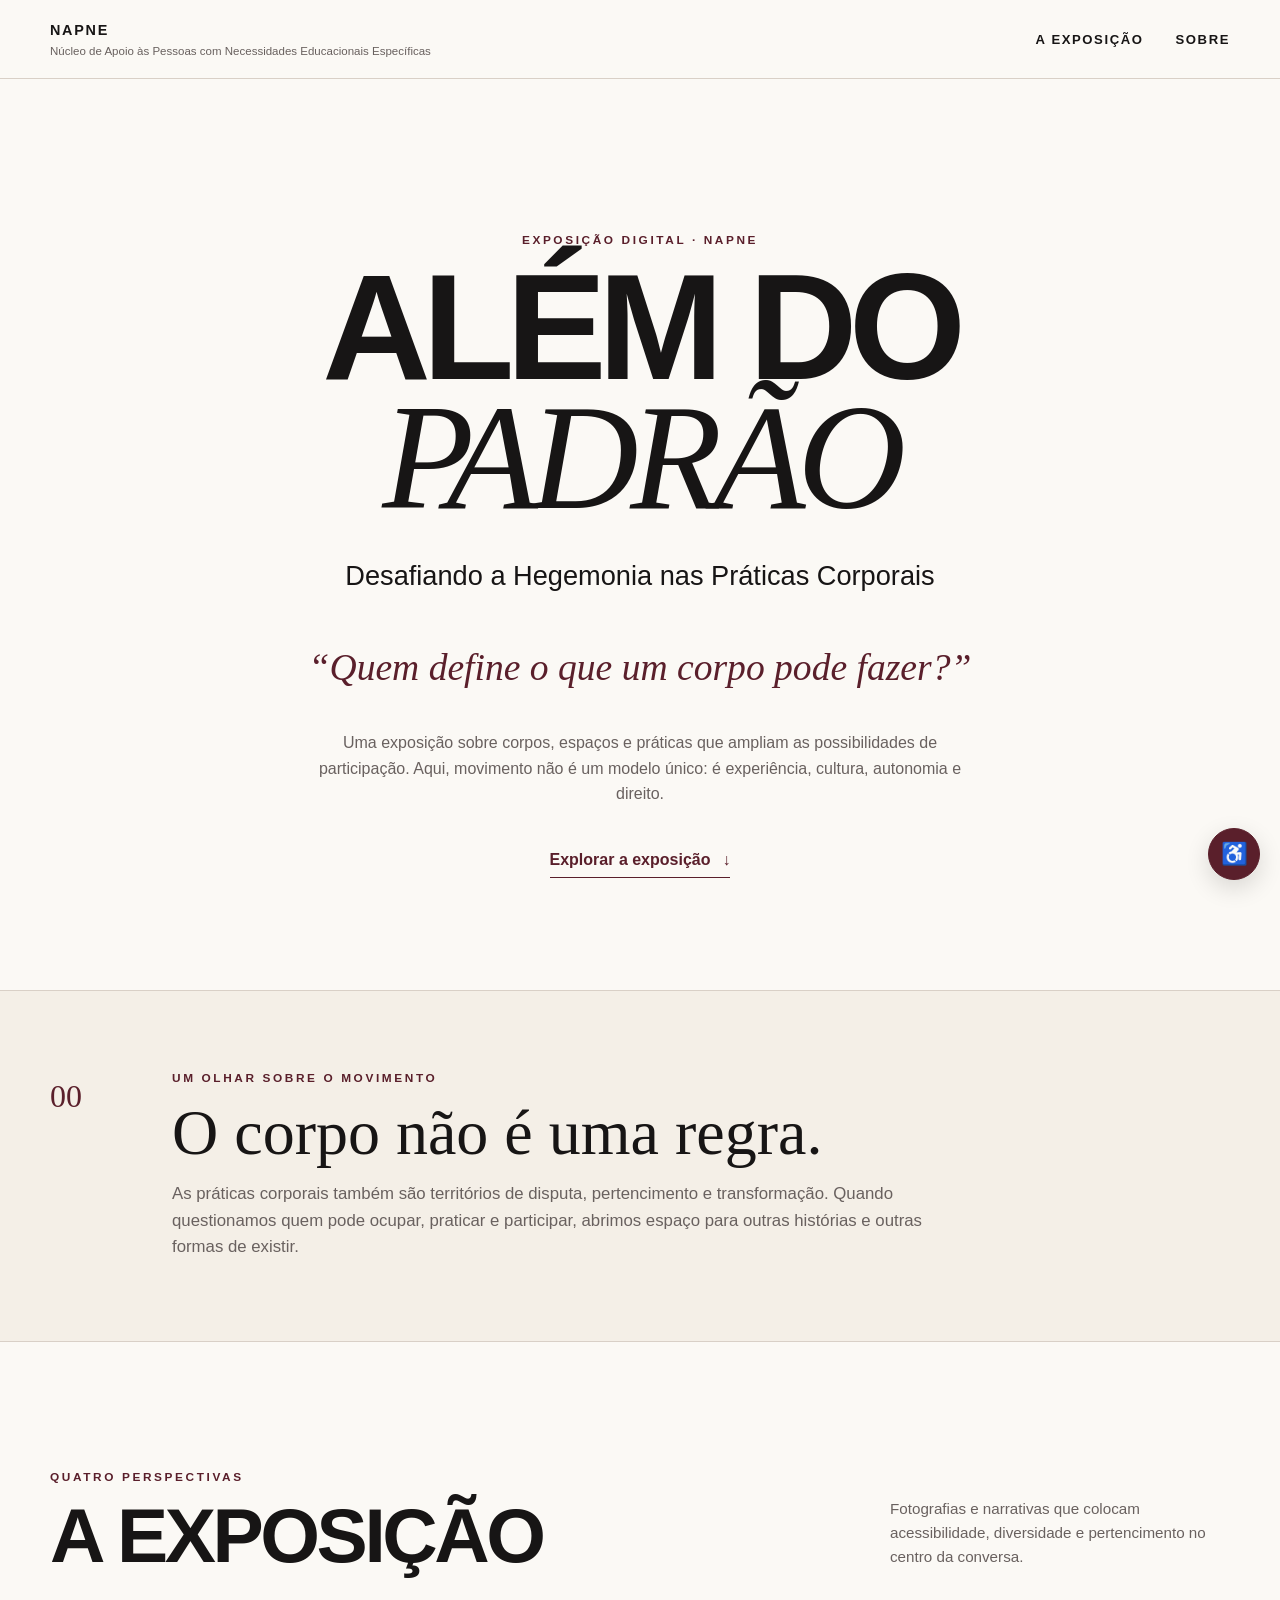
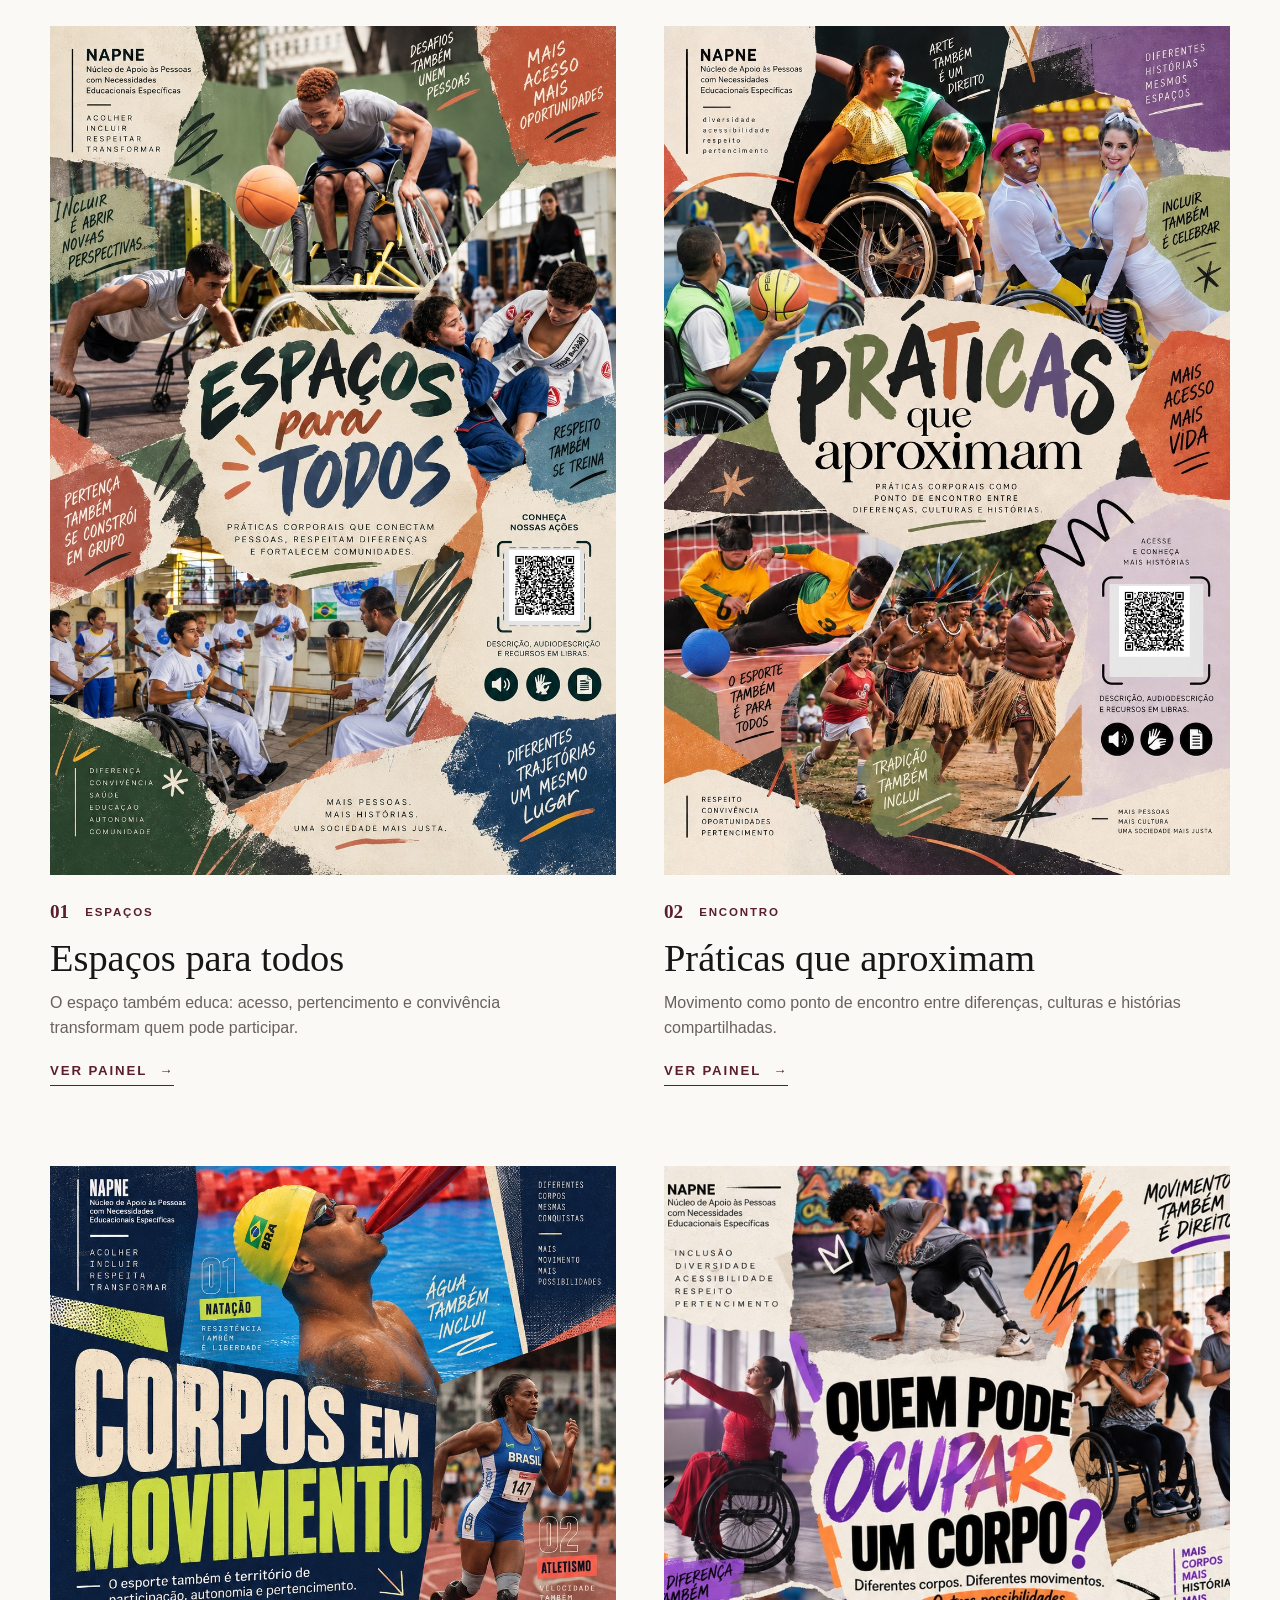
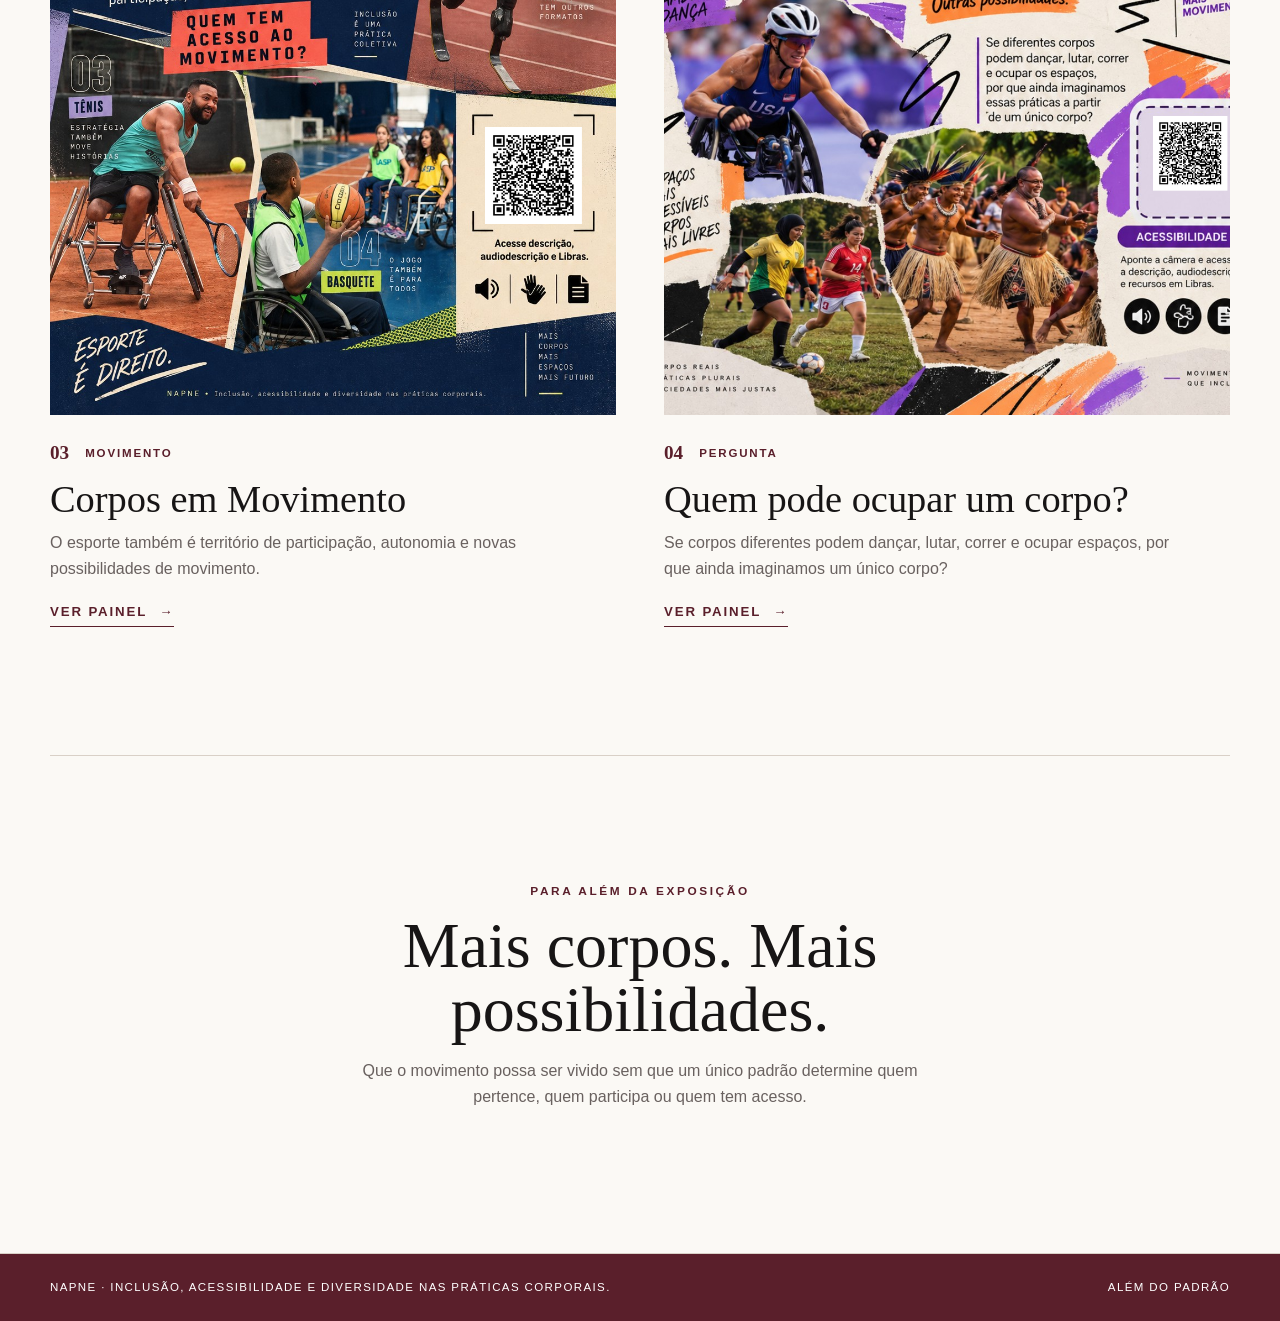
==== index.html @ 407a4f8b "Add files via upload" ====
<!doctype html>
<html lang="pt-BR">
<head>
  <meta charset="utf-8">
  <meta name="viewport" content="width=device-width, initial-scale=1">
  <meta name="description" content="Além do Padrão — exposição digital sobre acessibilidade, diversidade e participação nas práticas corporais.">
  <title>Além do Padrão — Exposição NAPNE</title>
  <link rel="stylesheet" href="style.css">
</head>
<body>
  <a class="skip-link" href="#conteudo">Pular para o conteúdo</a>

  <header class="site-header">
    <div class="header-inner">
      <a class="brand" href="index.html" aria-label="Além do Padrão — início">
        <span class="brand-mark">NAPNE</span>
        <span class="brand-subtitle">Núcleo de Apoio às Pessoas com Necessidades Educacionais Específicas</span>
      </a>
      <nav class="main-nav" aria-label="Navegação principal">
        <a href="#exposicao">A exposição</a>
        <a href="#sobre">Sobre</a>
      </nav>
    </div>
  </header>

  <main id="conteudo">
    <section class="hero section-shell" aria-labelledby="hero-title">
      <p class="eyebrow">Exposição digital · NAPNE</p>
      <h1 id="hero-title">ALÉM DO <em>PADRÃO</em></h1>
      <p class="hero-lead">Desafiando a Hegemonia nas Práticas Corporais</p>
      <p class="hero-question">“Quem define o que um corpo pode fazer?”</p>
      <p class="hero-intro">Uma exposição sobre corpos, espaços e práticas que ampliam as possibilidades de participação. Aqui, movimento não é um modelo único: é experiência, cultura, autonomia e direito.</p>
      <a class="text-link" href="#exposicao">Explorar a exposição <span aria-hidden="true">↓</span></a>
    </section>

    <section class="intro-band" id="sobre" aria-labelledby="sobre-title">
      <div class="section-shell intro-grid">
        <p class="section-number">00</p>
        <div>
          <p class="eyebrow">Um olhar sobre o movimento</p>
          <h2 id="sobre-title">O corpo não é uma regra.</h2>
          <p>As práticas corporais também são territórios de disputa, pertencimento e transformação. Quando questionamos quem pode ocupar, praticar e participar, abrimos espaço para outras histórias e outras formas de existir.</p>
        </div>
      </div>
    </section>

    <section class="exhibition section-shell" id="exposicao" aria-labelledby="exposicao-title">
      <div class="section-heading">
        <div>
          <p class="eyebrow">Quatro perspectivas</p>
          <h2 id="exposicao-title">A EXPOSIÇÃO</h2>
        </div>
        <p class="section-note">Fotografias e narrativas que colocam acessibilidade, diversidade e pertencimento no centro da conversa.</p>
      </div>

      <div class="panel-grid">
        <article class="panel-card">
          <a class="panel-image-link" href="banner-01.html" aria-label="Abrir painel 01 — Espaços para todos">
            <img src="img/banner-01.png" alt="Painel visual sobre espaços acessíveis e participação de pessoas com diferentes corpos em práticas corporais" loading="lazy">
          </a>
          <div class="panel-meta"><span>01</span><span>Espaços</span></div>
          <h3>Espaços para todos</h3>
          <p>O espaço também educa: acesso, pertencimento e convivência transformam quem pode participar.</p>
          <a class="panel-link" href="banner-01.html">Ver painel <span aria-hidden="true">→</span></a>
        </article>

        <article class="panel-card">
          <a class="panel-image-link" href="banner-02.html" aria-label="Abrir painel 02 — Práticas que aproximam">
            <img src="img/banner-02.png" alt="Painel visual sobre práticas corporais que aproximam pessoas, culturas e histórias" loading="lazy">
          </a>
          <div class="panel-meta"><span>02</span><span>Encontro</span></div>
          <h3>Práticas que aproximam</h3>
          <p>Movimento como ponto de encontro entre diferenças, culturas e histórias compartilhadas.</p>
          <a class="panel-link" href="banner-02.html">Ver painel <span aria-hidden="true">→</span></a>
        </article>

        <article class="panel-card">
          <a class="panel-image-link" href="banner-03.html" aria-label="Abrir painel 03 — Corpos em Movimento">
            <img src="img/banner-03.png" alt="Painel visual sobre corpos diversos em movimento, esporte e participação" loading="lazy">
          </a>
          <div class="panel-meta"><span>03</span><span>Movimento</span></div>
          <h3>Corpos em Movimento</h3>
          <p>O esporte também é território de participação, autonomia e novas possibilidades de movimento.</p>
          <a class="panel-link" href="banner-03.html">Ver painel <span aria-hidden="true">→</span></a>
        </article>

        <article class="panel-card">
          <a class="panel-image-link" href="banner-04.html" aria-label="Abrir painel 04 — Quem pode ocupar um corpo?">
            <img src="img/banner-04.png" alt="Painel visual questionando quais corpos podem ocupar espaços e práticas corporais" loading="lazy">
          </a>
          <div class="panel-meta"><span>04</span><span>Pergunta</span></div>
          <h3>Quem pode ocupar um corpo?</h3>
          <p>Se corpos diferentes podem dançar, lutar, correr e ocupar espaços, por que ainda imaginamos um único corpo?</p>
          <a class="panel-link" href="banner-04.html">Ver painel <span aria-hidden="true">→</span></a>
        </article>
      </div>
    </section>

    <section class="closing section-shell" aria-labelledby="closing-title">
      <p class="eyebrow">Para além da exposição</p>
      <h2 id="closing-title">Mais corpos. Mais possibilidades.</h2>
      <p>Que o movimento possa ser vivido sem que um único padrão determine quem pertence, quem participa ou quem tem acesso.</p>
    </section>
  </main>

  <footer class="site-footer">
    <div class="section-shell footer-inner">
      <p>NAPNE · Inclusão, acessibilidade e diversidade nas práticas corporais.</p>
      <p>Além do Padrão</p>
    </div>
  </footer>

  <div class="accessibility-root">
    <button class="accessibility-toggle" id="accessibility-toggle" type="button" aria-controls="accessibility-panel" aria-expanded="false" aria-label="Abrir painel de acessibilidade" title="Acessibilidade">♿</button>
    <aside class="accessibility-panel" id="accessibility-panel" aria-labelledby="accessibility-title" hidden>
      <div class="accessibility-header">
        <div>
          <p class="eyebrow">Recursos</p>
          <h2 id="accessibility-title">Acessibilidade</h2>
        </div>
        <button class="icon-button" id="accessibility-close" type="button" aria-label="Fechar painel de acessibilidade">×</button>
      </div>

      <div class="control-group">
        <label for="font-size-range">Tamanho da fonte <output id="font-size-value" for="font-size-range">100%</output></label>
        <input id="font-size-range" type="range" min="80" max="200" value="100" step="5">
      </div>

      <div class="control-group">
        <label for="line-height-range">Espaçamento entre linhas <output id="line-height-value" for="line-height-range">1.6</output></label>
        <input id="line-height-range" type="range" min="1.2" max="2.4" value="1.6" step="0.1">
      </div>

      <div class="control-group">
        <label for="letter-spacing-range">Espaçamento entre letras <output id="letter-spacing-value" for="letter-spacing-range">0</output></label>
        <input id="letter-spacing-range" type="range" min="0" max="0.2" value="0" step="0.02">
      </div>

      <fieldset class="control-group">
        <legend>Contraste</legend>
        <div class="button-row">
          <button type="button" class="option-button is-active" data-contrast="normal">Normal</button>
          <button type="button" class="option-button" data-contrast="high">Alto contraste</button>
          <button type="button" class="option-button" data-contrast="invert">Invertido</button>
        </div>
      </fieldset>

      <div class="toggle-list">
        <label class="switch-control"><input id="underline-links" type="checkbox"><span>Sublinhar links</span></label>
        <label class="switch-control"><input id="reduce-motion" type="checkbox"><span>Reduzir animações</span></label>
      </div>

      <button class="reset-button" id="reset-accessibility" type="button">Restaurar padrão</button>
    </aside>
  </div>

  <div vw class="enabled">
    <div vw-access-button class="active" aria-label="Abrir VLibras"></div>
    <div vw-plugin-wrapper>
      <div class="vw-plugin-top-wrapper"></div>
    </div>
  </div>
  <script src="https://vlibras.gov.br/app/vlibras-plugin.js" defer></script>
  <script>window.addEventListener('load', function () { if (window.VLibras && window.VLibras.Widget) { new window.VLibras.Widget({ rootPath: 'https://vlibras.gov.br/app' }); } });</script>
  <script src="script.js"></script>
</body>
</html>
---- style.css ----
:root {
  --wine: #5a1f2b;
  --wine-dark: #351019;
  --wine-soft: #7c3947;
  --cream: #f4efe7;
  --paper: #fbf9f5;
  --ink: #171515;
  --muted: #69615f;
  --line: #d9d0c7;
  --white: #ffffff;
  --content-width: 1180px;
  --font-scale: 1;
  --line-height: 1.6;
  --letter-spacing: 0em;
}

* { box-sizing: border-box; }
html { scroll-behavior: smooth; font-size: calc(100% * var(--font-scale)); }
body {
  margin: 0;
  background: var(--paper);
  color: var(--ink);
  font-family: Inter, 'Segoe UI', Arial, sans-serif;
  line-height: var(--line-height);
  letter-spacing: var(--letter-spacing);
  overflow-x: hidden;
}
body.contrast-high {
  --paper: #fff;
  --cream: #fff;
  --ink: #000;
  --muted: #111;
  --line: #000;
  --wine: #000;
  --wine-dark: #000;
  --wine-soft: #000;
}
body.contrast-invert {
  --paper: #111;
  --cream: #191919;
  --ink: #f7f7f7;
  --muted: #e2e2e2;
  --line: #f7f7f7;
  --wine: #f7f7f7;
  --wine-dark: #fff;
  --wine-soft: #fff;
  --white: #111;
}
body.contrast-invert img { filter: invert(1) hue-rotate(180deg); }
body.underline-links a { text-decoration: underline; text-decoration-thickness: .1em; text-underline-offset: .18em; }
body.reduce-motion *, body.reduce-motion *::before, body.reduce-motion *::after { animation-duration: .001ms !important; animation-iteration-count: 1 !important; transition-duration: .001ms !important; scroll-behavior: auto !important; }

a { color: inherit; text-decoration: none; }
button, input { font: inherit; }
button { color: inherit; }
img { display: block; max-width: 100%; }

:focus-visible { outline: 3px solid var(--wine); outline-offset: 4px; }
.skip-link {
  position: fixed; left: 1rem; top: -5rem; z-index: 10000;
  padding: .75rem 1rem; background: var(--wine); color: #fff; font-weight: 700;
}
.skip-link:focus { top: 1rem; }

.section-shell { width: min(var(--content-width), calc(100% - 3rem)); margin-inline: auto; }

.site-header { border-bottom: 1px solid var(--line); background: rgba(251,249,245,.96); position: sticky; top: 0; z-index: 100; }
.header-inner { width: min(var(--content-width), calc(100% - 3rem)); min-height: 78px; margin-inline: auto; display: flex; align-items: center; justify-content: space-between; gap: 2rem; }
.brand { display: flex; flex-direction: column; max-width: 430px; }
.brand-mark { font-weight: 800; letter-spacing: .12em; font-size: .9rem; }
.brand-subtitle { color: var(--muted); font-size: .72rem; line-height: 1.25; margin-top: .1rem; }
.main-nav { display: flex; gap: 2rem; font-size: .82rem; text-transform: uppercase; letter-spacing: .12em; font-weight: 600; }
.main-nav a { padding-block: .5rem; }
.main-nav a:hover { color: var(--wine); }

.hero { text-align: center; padding: clamp(5rem, 12vw, 10rem) 0 7rem; }
.eyebrow { margin: 0 0 1rem; color: var(--wine); font-size: .74rem; line-height: 1.2; text-transform: uppercase; letter-spacing: .22em; font-weight: 700; }
.hero h1 { margin: 0; font-size: clamp(4.2rem, 12vw, 9.4rem); line-height: .86; letter-spacing: -.055em; font-weight: 700; }
.hero h1 em { font-family: Georgia, 'Times New Roman', serif; font-weight: 500; }
.hero-lead { margin: 2rem auto 0; font-size: clamp(1.15rem, 2.2vw, 1.7rem); font-weight: 500; max-width: 720px; }
.hero-question { margin: 2.5rem auto 0; font-family: Georgia, 'Times New Roman', serif; font-style: italic; color: var(--wine); font-size: clamp(1.5rem, 3vw, 2.35rem); max-width: 780px; }
.hero-intro { max-width: 660px; margin: 2rem auto 2.5rem; color: var(--muted); font-size: 1rem; }
.text-link { display: inline-flex; gap: .75rem; align-items: center; color: var(--wine); font-weight: 700; border-bottom: 1px solid currentColor; padding-bottom: .25rem; }

.intro-band { border-top: 1px solid var(--line); border-bottom: 1px solid var(--line); background: var(--cream); }
.intro-grid { display: grid; grid-template-columns: 90px 1fr; gap: 2rem; padding: 5rem 0; }
.section-number { font-family: Georgia, 'Times New Roman', serif; color: var(--wine); font-size: 2rem; margin: 0; }
.intro-grid h2, .closing h2 { margin: 0 0 1rem; font-family: Georgia, 'Times New Roman', serif; font-size: clamp(2.5rem, 5vw, 4.5rem); line-height: 1; font-weight: 500; }
.intro-grid p:not(.eyebrow):not(.section-number) { max-width: 780px; margin: 0; color: var(--muted); font-size: 1.05rem; }

.exhibition { padding: 8rem 0; }
.section-heading { display: grid; grid-template-columns: 1fr 340px; align-items: end; gap: 3rem; margin-bottom: 3.5rem; }
.section-heading h2 { margin: 0; font-size: clamp(2.6rem, 6vw, 5.5rem); letter-spacing: -.045em; line-height: .9; }
.section-note { margin: 0; color: var(--muted); font-size: .95rem; }
.panel-grid { display: grid; grid-template-columns: repeat(2, minmax(0, 1fr)); gap: 5rem 3rem; }
.panel-card { min-width: 0; }
.panel-image-link { display: block; overflow: hidden; background: #e9e2da; }
.panel-image-link img { width: 100%; aspect-ratio: 2 / 3; object-fit: cover; transition: transform .5s ease; }
.panel-image-link:hover img { transform: scale(1.025); }
.panel-meta { display: flex; align-items: center; gap: 1rem; margin-top: 1.4rem; color: var(--wine); font-size: .72rem; text-transform: uppercase; letter-spacing: .16em; font-weight: 700; }
.panel-meta span:first-child { font-family: Georgia, 'Times New Roman', serif; font-size: 1.2rem; letter-spacing: 0; }
.panel-card h3 { margin: .65rem 0 .7rem; font-family: Georgia, 'Times New Roman', serif; font-size: clamp(1.8rem, 3vw, 2.6rem); line-height: 1.05; font-weight: 500; }
.panel-card p { margin: 0; color: var(--muted); max-width: 520px; }
.panel-link { display: inline-flex; gap: .75rem; margin-top: 1.2rem; font-size: .83rem; text-transform: uppercase; letter-spacing: .14em; font-weight: 700; color: var(--wine); border-bottom: 1px solid var(--wine); padding-bottom: .25rem; }

.closing { border-top: 1px solid var(--line); padding: 8rem 0 9rem; text-align: center; }
.closing h2 { max-width: 800px; margin-inline: auto; }
.closing > p:last-child { max-width: 620px; margin: 0 auto; color: var(--muted); }
.site-footer { border-top: 1px solid var(--line); background: var(--wine); color: #fff; }
.footer-inner { display: flex; justify-content: space-between; gap: 2rem; padding: 1.5rem 0; font-size: .72rem; text-transform: uppercase; letter-spacing: .12em; }
.footer-inner p { margin: 0; }

/* Panel pages */
.panel-page { background: var(--paper); }
.panel-hero { padding: 4rem 0 3rem; }
.back-link { display: inline-flex; gap: .7rem; align-items: center; color: var(--wine); font-size: .8rem; font-weight: 700; text-transform: uppercase; letter-spacing: .12em; }
.panel-title-block { display: grid; grid-template-columns: 130px 1fr; gap: 2rem; align-items: end; margin-top: 4rem; }
.panel-title-number { font-family: Georgia, 'Times New Roman', serif; font-size: 5rem; color: var(--wine); line-height: .8; }
.panel-title-block h1 { margin: 0; max-width: 950px; font-family: Georgia, 'Times New Roman', serif; font-weight: 500; font-size: clamp(3rem, 8vw, 7rem); line-height: .9; letter-spacing: -.04em; }
.panel-subtitle { max-width: 760px; margin: 1.6rem 0 0 150px; color: var(--muted); font-size: 1.08rem; }
.panel-visual { padding: 1rem 0 5rem; }
.panel-visual img { width: min(100%, 1024px); height: auto; margin-inline: auto; }
.panel-content { border-top: 1px solid var(--line); padding: 5rem 0; }
.panel-content-grid { display: grid; grid-template-columns: minmax(0, 1.3fr) minmax(260px, .7fr); gap: 5rem; }
.panel-content h2 { margin: 0 0 1rem; font-family: Georgia, 'Times New Roman', serif; font-size: 2.5rem; font-weight: 500; }
.panel-content p { margin: 0 0 1rem; color: var(--muted); }
.description-box { border-left: 2px solid var(--wine); padding-left: 1.5rem; }
.description-box p { white-space: pre-line; }
.speech-controls { display: flex; flex-wrap: wrap; gap: .75rem; margin-top: 1.75rem; }
.action-button { appearance: none; border: 1px solid var(--wine); background: var(--wine); color: #fff; padding: .75rem 1rem; cursor: pointer; font-weight: 700; }
.action-button.secondary { background: transparent; color: var(--wine); }
.speech-status { margin: .75rem 0 0 !important; font-size: .82rem; color: var(--muted); }
.action-button:hover { background: var(--wine-dark); color: #fff; }
.panel-nav { border-top: 1px solid var(--line); padding: 2rem 0 4rem; display: flex; justify-content: space-between; gap: 1rem; }
.panel-nav a { font-weight: 700; color: var(--wine); max-width: 46%; }

/* Accessibility */
.accessibility-root { position: relative; z-index: 1000; }
.accessibility-toggle { position: fixed; right: 1.25rem; bottom: 1.25rem; width: 52px; height: 52px; border: 1px solid var(--wine); background: var(--wine); color: #fff; border-radius: 50%; display: grid; place-items: center; font-size: 1.35rem; cursor: pointer; box-shadow: 0 8px 24px rgba(0,0,0,.14); }
.accessibility-panel { position: fixed; right: 1.25rem; bottom: 5.5rem; width: min(390px, calc(100vw - 2rem)); max-height: min(760px, calc(100vh - 7rem)); overflow: auto; background: var(--paper); border: 1px solid var(--ink); padding: 1.5rem; box-shadow: 0 20px 60px rgba(0,0,0,.2); }
.accessibility-panel[hidden] { display: none; }
.accessibility-header { display: flex; justify-content: space-between; gap: 1rem; align-items: flex-start; border-bottom: 1px solid var(--line); padding-bottom: 1rem; margin-bottom: 1.25rem; }
.accessibility-header h2 { margin: 0; font-family: Georgia, 'Times New Roman', serif; font-size: 2rem; font-weight: 500; }
.icon-button { border: 0; background: transparent; font-size: 2rem; line-height: 1; cursor: pointer; }
.control-group { border: 0; padding: 0; margin: 0 0 1.25rem; }
.control-group label, .control-group legend { display: flex; justify-content: space-between; gap: 1rem; font-weight: 700; font-size: .85rem; margin-bottom: .6rem; }
.control-group output { color: var(--wine); }
input[type="range"] { width: 100%; accent-color: var(--wine); }
.button-row { display: grid; gap: .5rem; }
.option-button { text-align: left; border: 1px solid var(--line); background: transparent; padding: .65rem .75rem; cursor: pointer; }
.option-button.is-active { border-color: var(--wine); background: var(--wine); color: #fff; }
.toggle-list { display: grid; gap: .8rem; border-top: 1px solid var(--line); padding-top: 1.2rem; }
.switch-control { display: flex; align-items: center; gap: .7rem; font-size: .9rem; }
.switch-control input { width: 1.1rem; height: 1.1rem; accent-color: var(--wine); }
.reset-button { width: 100%; margin-top: 1.25rem; border: 1px solid var(--ink); background: transparent; padding: .75rem; cursor: pointer; font-weight: 700; }

@media (max-width: 800px) {
  .section-shell, .header-inner { width: min(100% - 2rem, var(--content-width)); }
  .main-nav { gap: 1rem; }
  .main-nav a { font-size: .7rem; }
  .hero { padding-top: 4rem; padding-bottom: 5rem; }
  .intro-grid { grid-template-columns: 1fr; gap: 1rem; padding: 3.5rem 0; }
  .section-heading { grid-template-columns: 1fr; gap: 1rem; }
  .panel-grid { grid-template-columns: 1fr; gap: 4rem; }
  .panel-title-block { grid-template-columns: 1fr; gap: 1rem; margin-top: 3rem; }
  .panel-title-number { font-size: 3rem; }
  .panel-subtitle { margin-left: 0; }
  .panel-content-grid { grid-template-columns: 1fr; gap: 3rem; }
  .panel-nav { flex-direction: column; }
  .panel-nav a { max-width: 100%; }
  .footer-inner { flex-direction: column; }
}

@media (max-width: 480px) {
  .header-inner { min-height: 70px; }
  .brand-subtitle { max-width: 220px; }
  .main-nav { display: none; }
  .hero h1 { font-size: clamp(3.4rem, 20vw, 5rem); }
  .hero-question { margin-top: 1.8rem; }
  .exhibition, .closing { padding-block: 5rem; }
  .panel-hero { padding-top: 2.5rem; }
  .panel-title-block h1 { font-size: 3rem; }
  .panel-visual { padding-bottom: 3.5rem; }
  .accessibility-toggle { right: .75rem; bottom: .75rem; }
  .accessibility-panel { right: .75rem; bottom: 4.9rem; width: calc(100vw - 1.5rem); }
}

.sr-only { position: absolute !important; width: 1px !important; height: 1px !important; padding: 0 !important; margin: -1px !important; overflow: hidden !important; clip: rect(0, 0, 0, 0) !important; white-space: nowrap !important; border: 0 !important; }
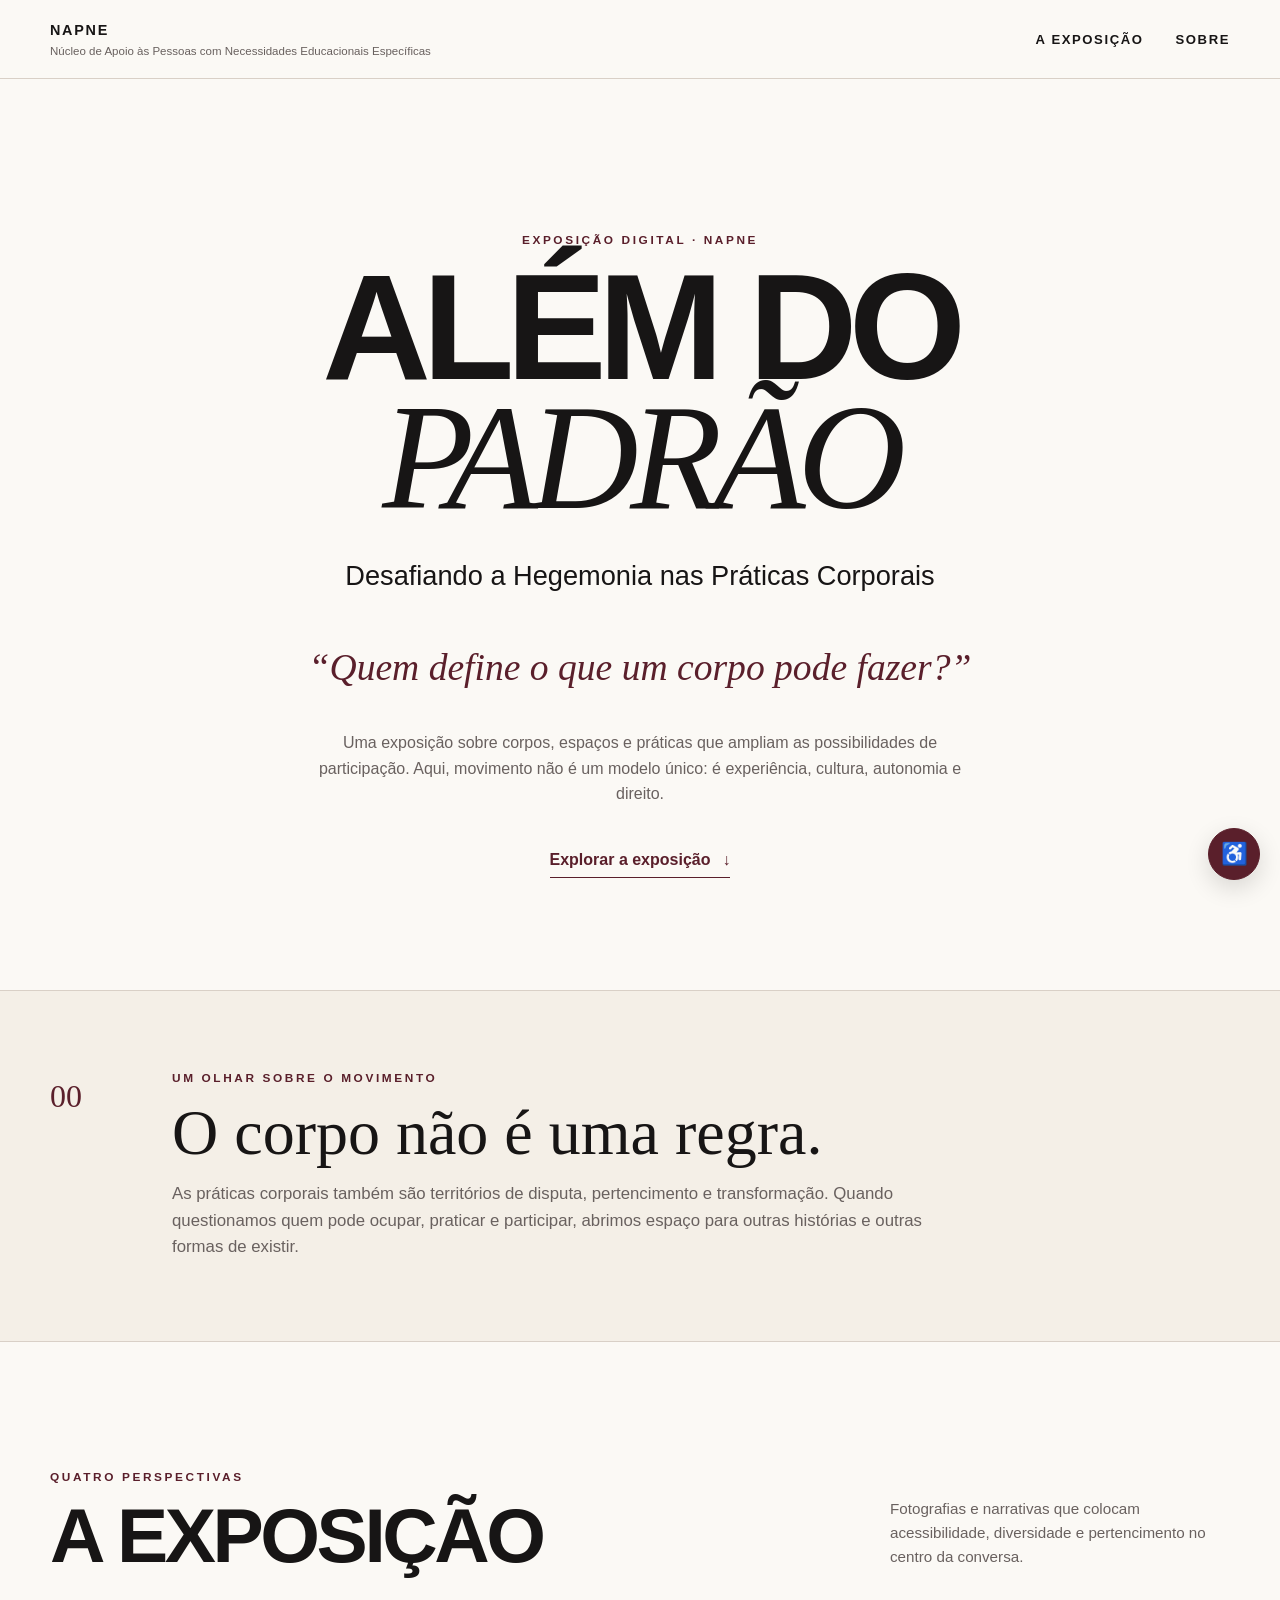
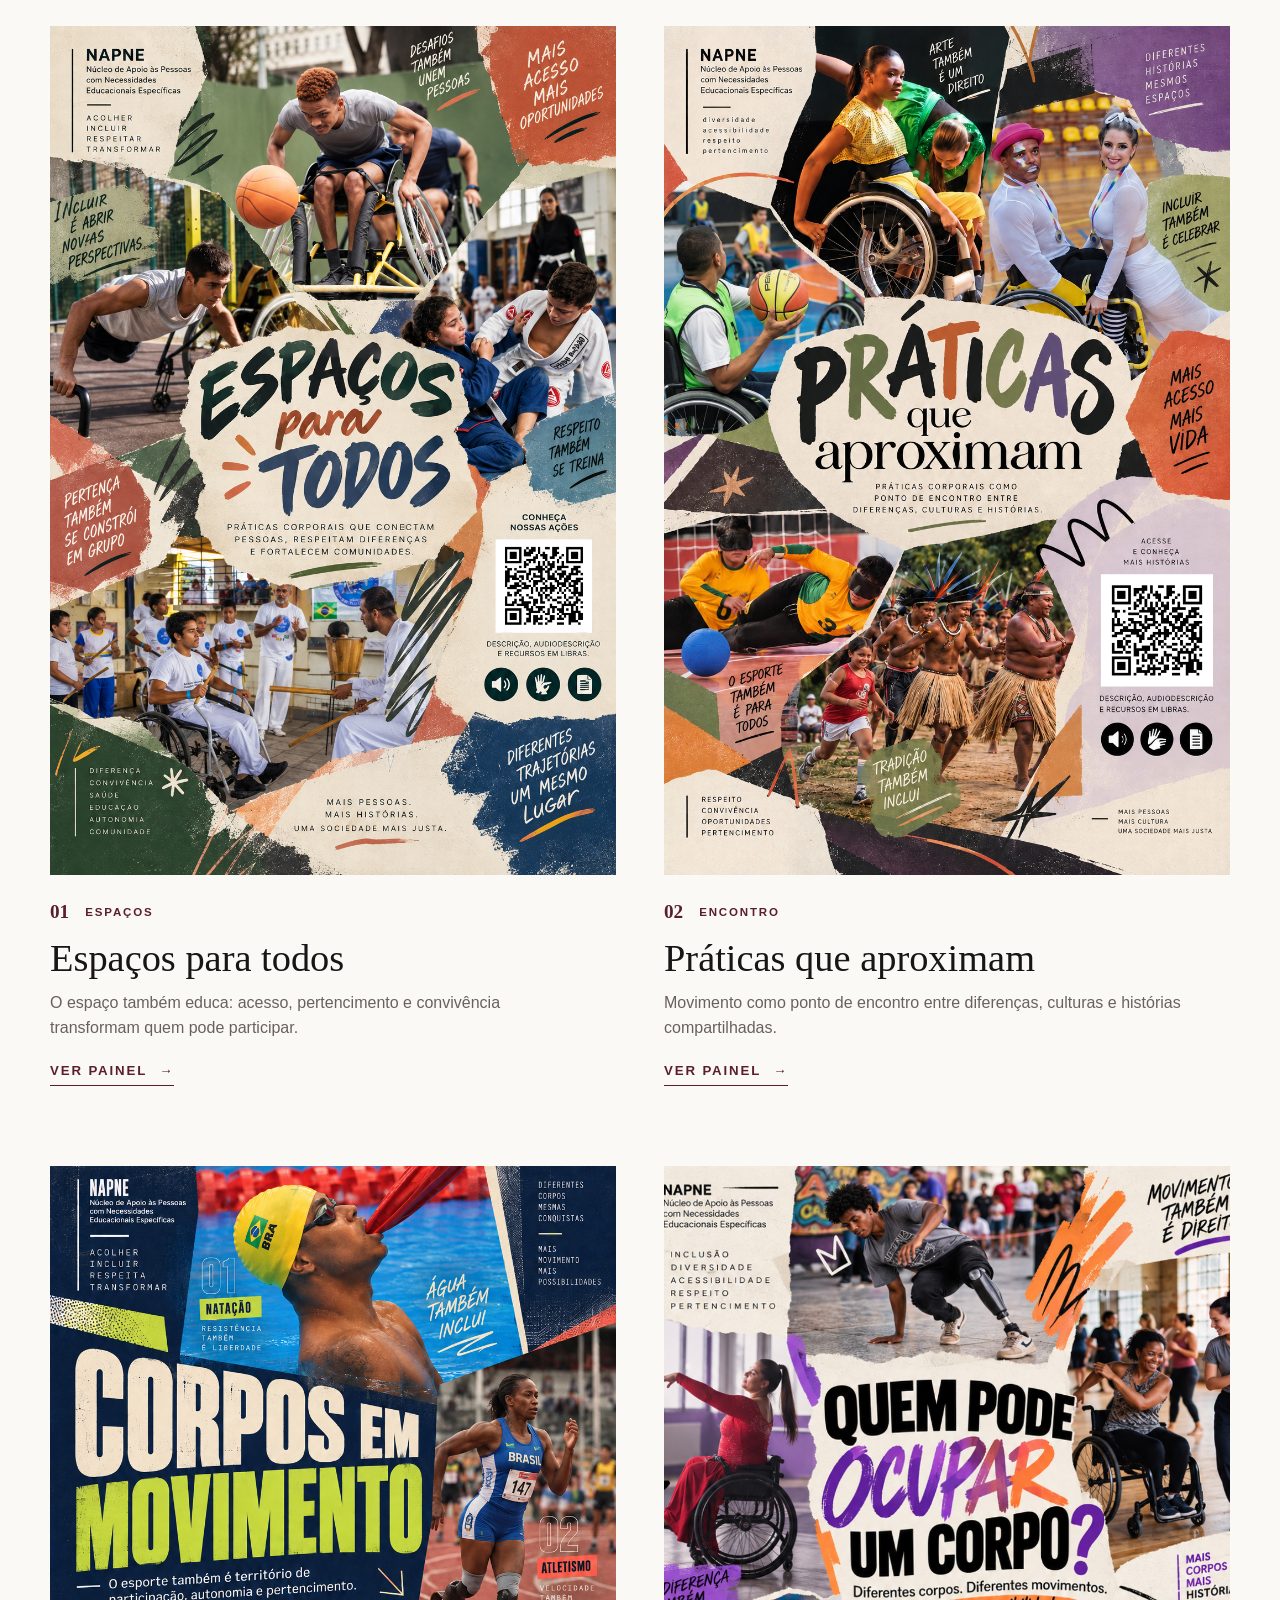
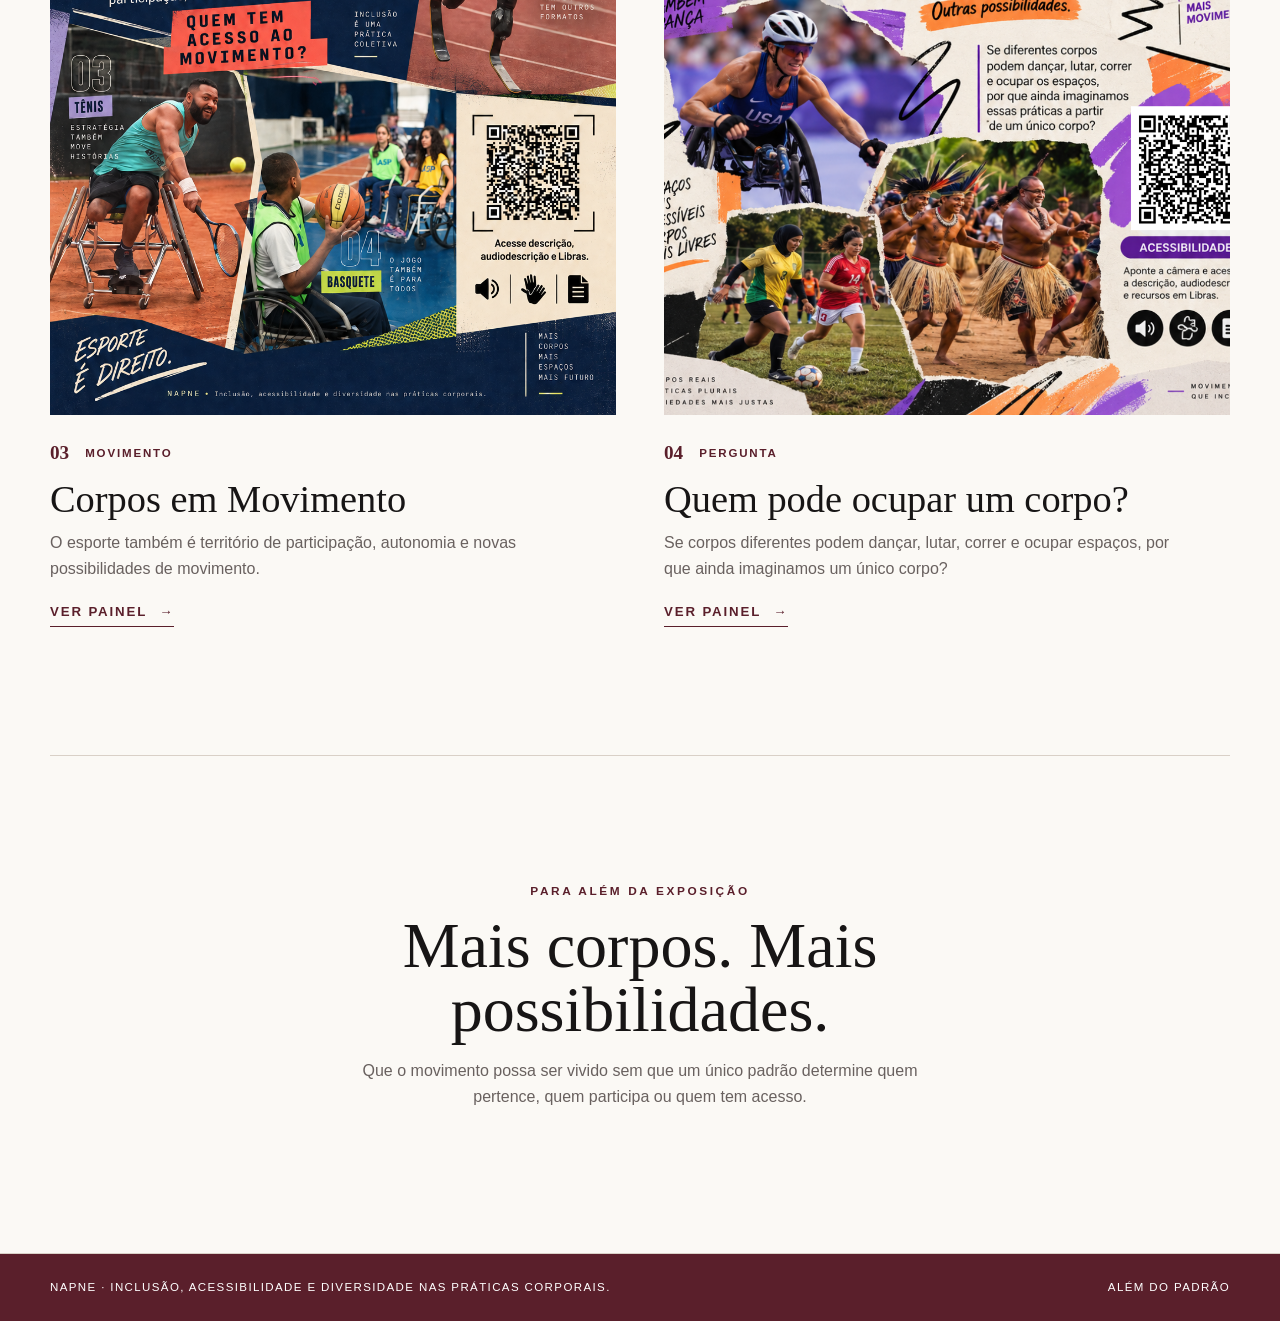
==== commit 5572b9a0: "Update index.html" ====
--- a/index.html
+++ b/index.html
@@ -3,7 +3,7 @@
 <head>
   <meta charset="utf-8">
   <meta name="viewport" content="width=device-width, initial-scale=1">
-  <meta name="description" content="Além do Padrão — exposição digital sobre acessibilidade, diversidade e participação nas práticas corporais.">
+  <meta name="description" content="Além do Padrão - exposição digital sobre acessibilidade, diversidade e participação nas práticas corporais.">
   <title>Além do Padrão — Exposição NAPNE</title>
   <link rel="stylesheet" href="style.css">
 </head>
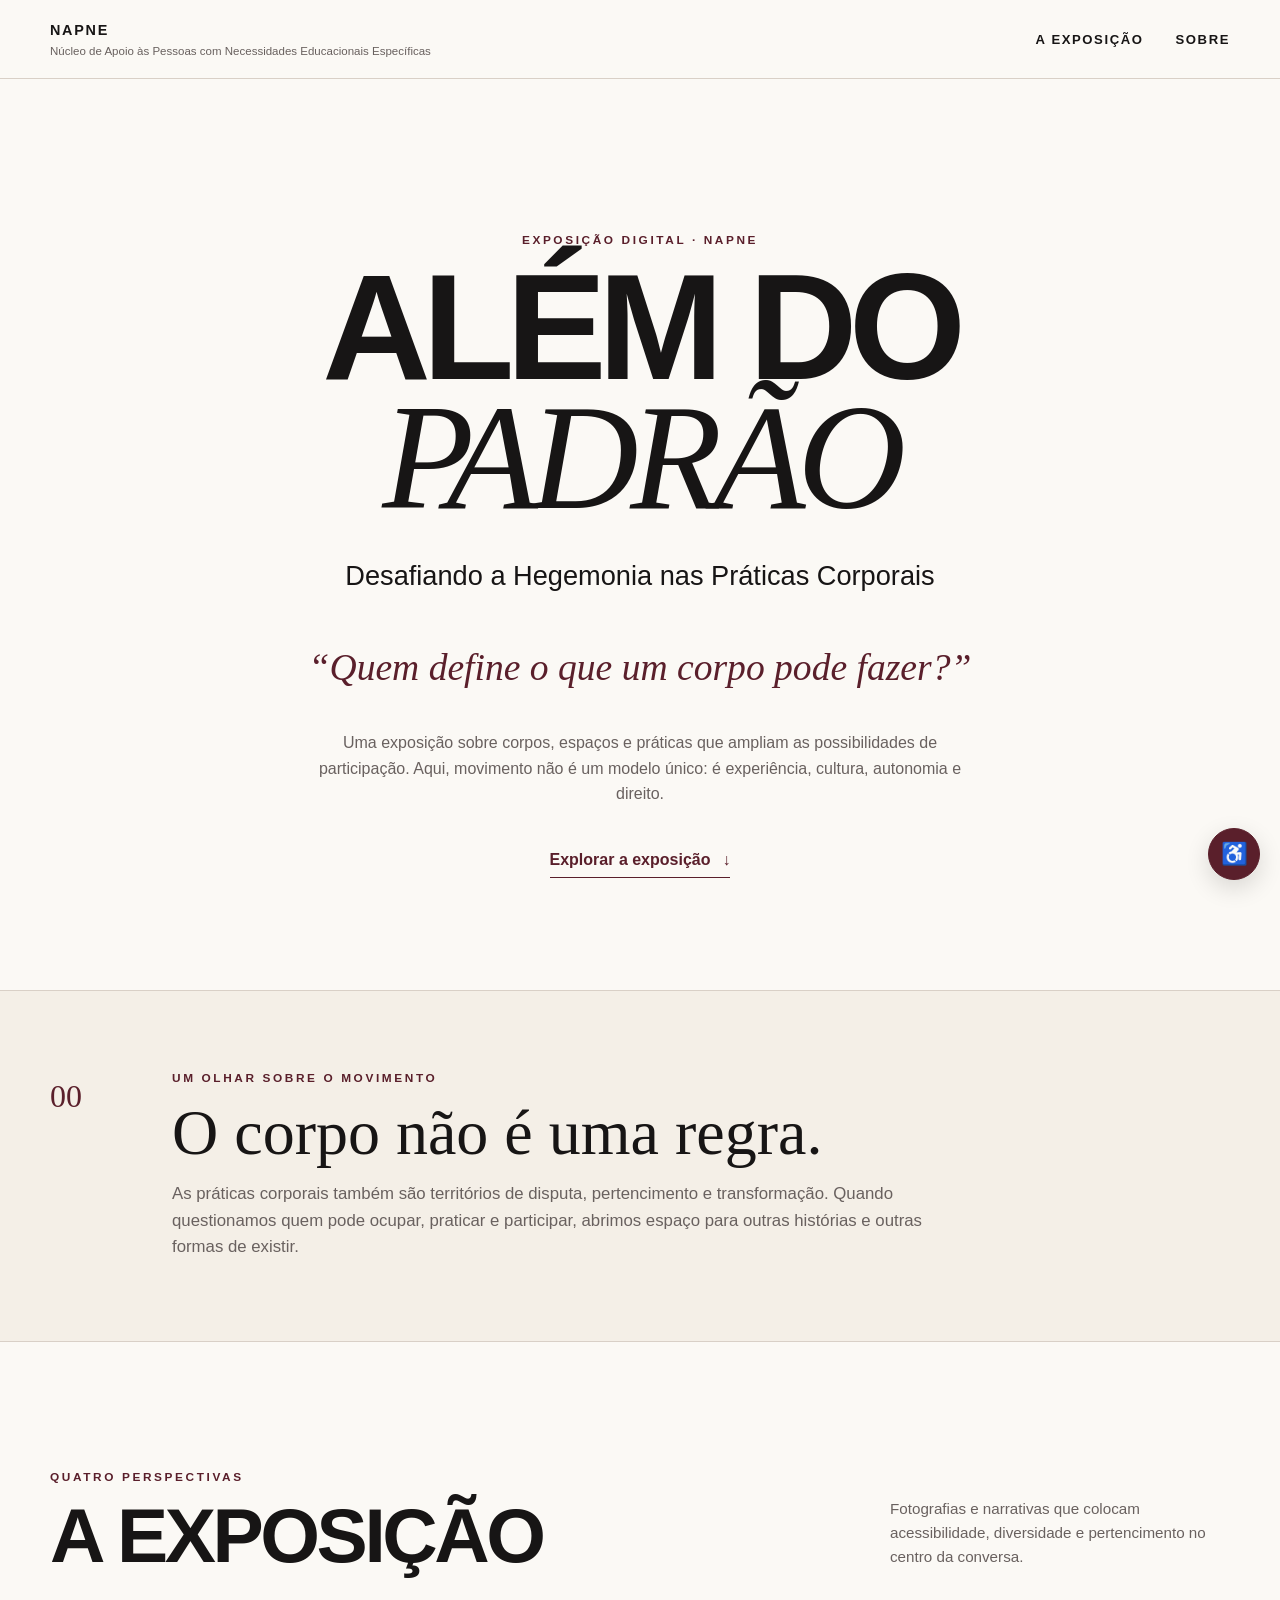
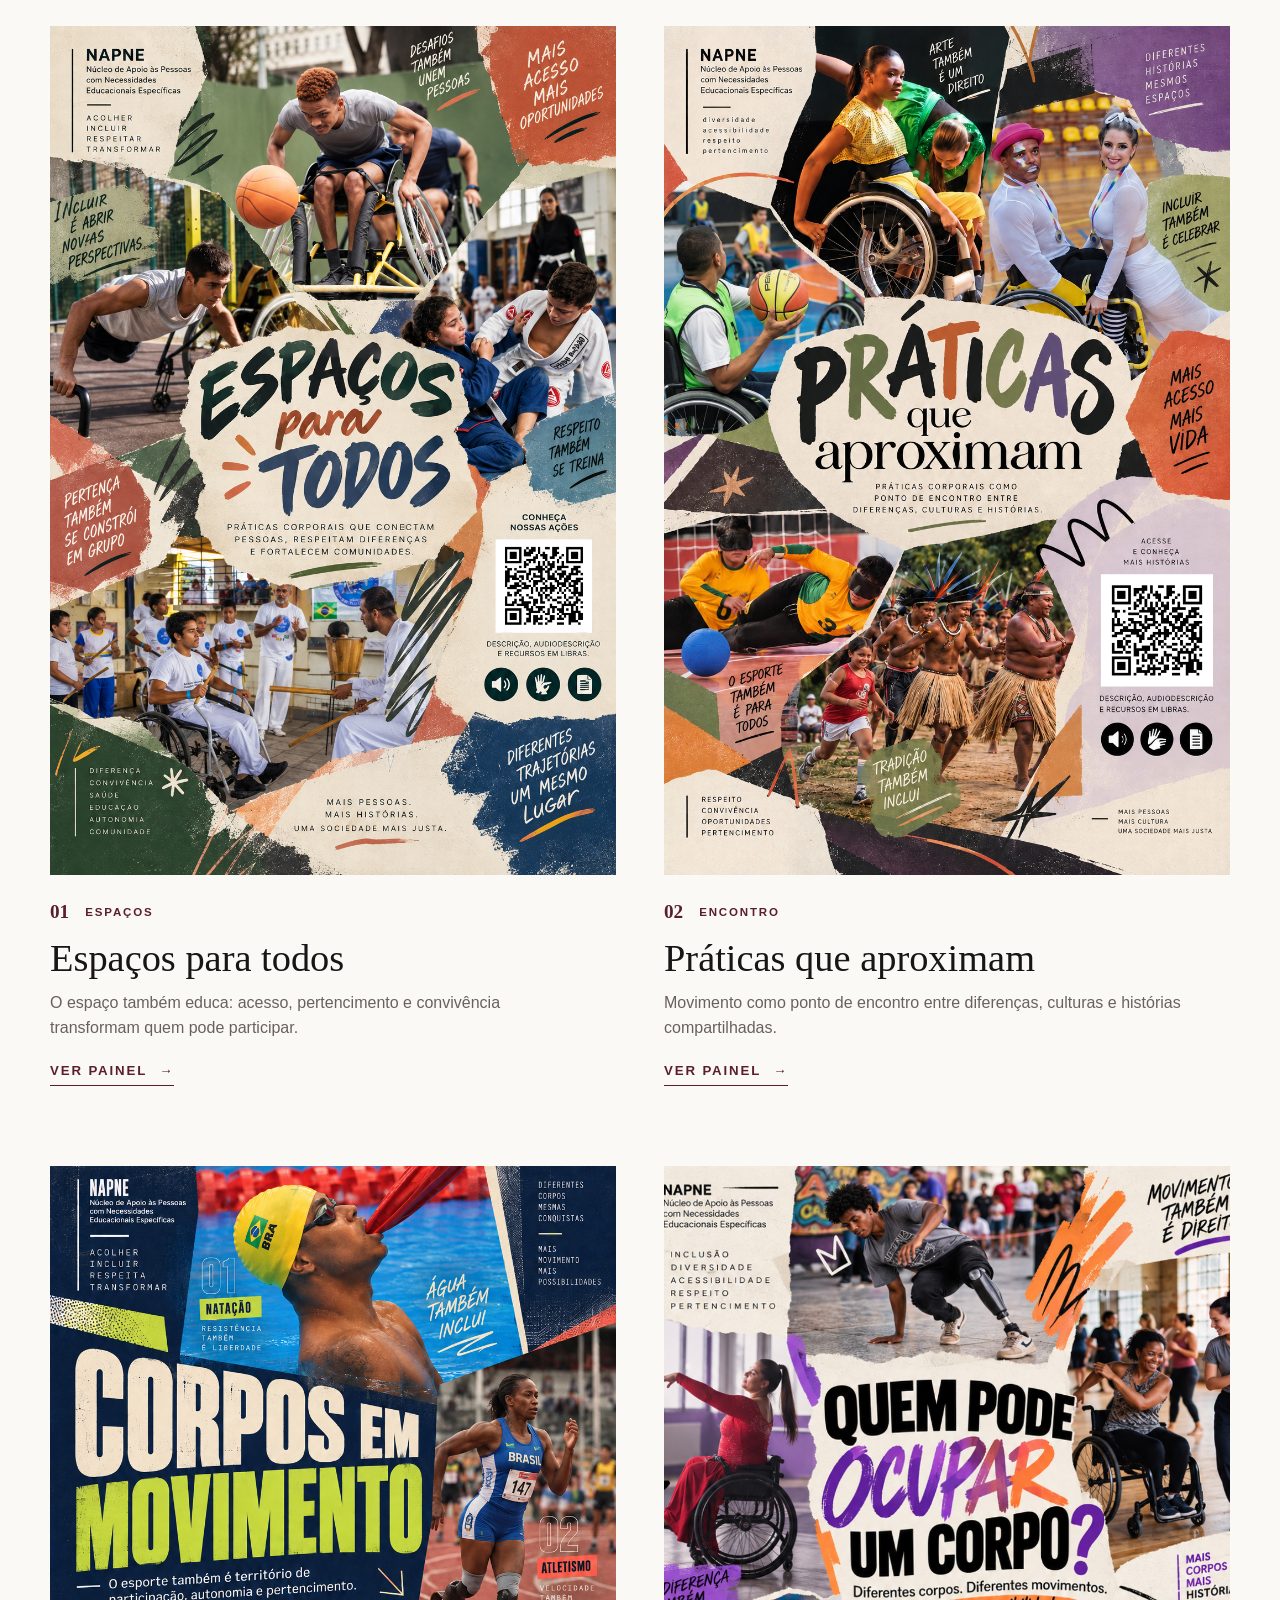
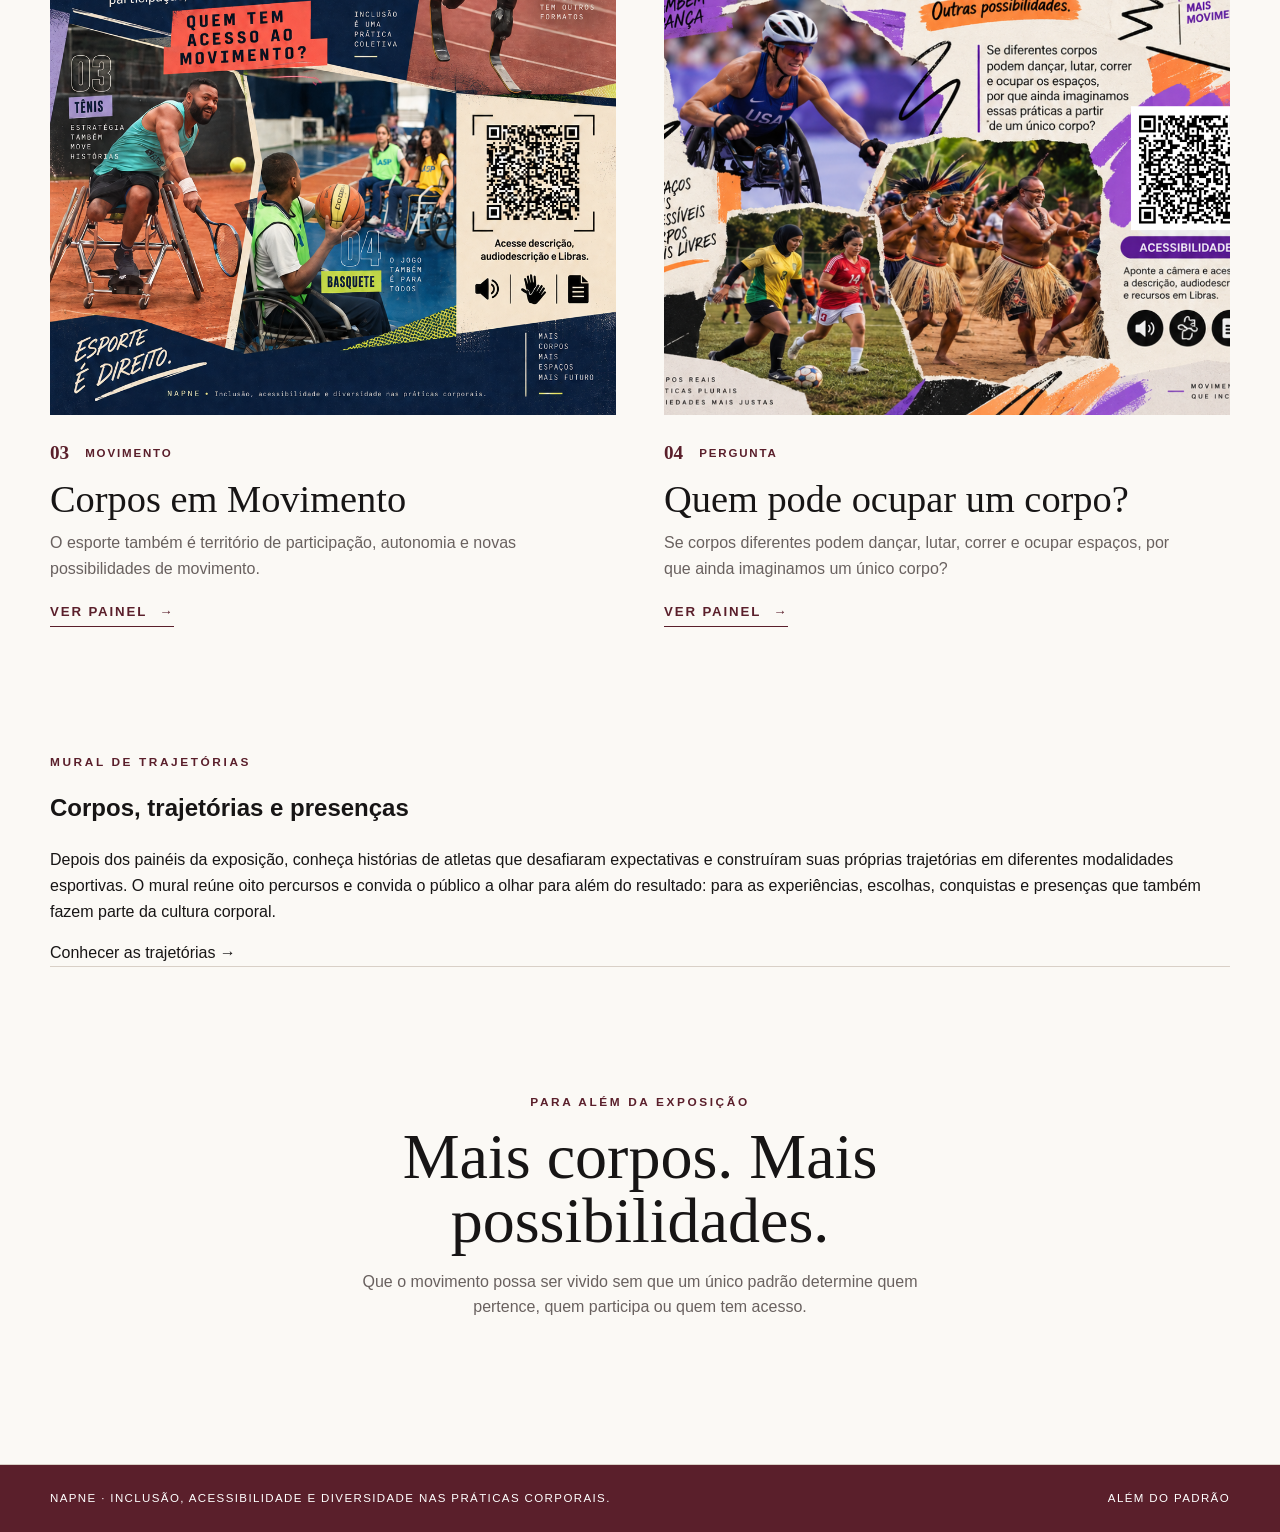
==== commit 42f6a025: "Add files via upload" ====
--- a/index.html
+++ b/index.html
@@ -3,7 +3,7 @@
 <head>
   <meta charset="utf-8">
   <meta name="viewport" content="width=device-width, initial-scale=1">
-  <meta name="description" content="Além do Padrão - exposição digital sobre acessibilidade, diversidade e participação nas práticas corporais.">
+  <meta name="description" content="Além do Padrão — exposição digital sobre acessibilidade, diversidade e participação nas práticas corporais.">
   <title>Além do Padrão — Exposição NAPNE</title>
   <link rel="stylesheet" href="style.css">
 </head>
@@ -96,6 +96,17 @@
       </div>
     </section>
 
+    <section class="trajectory-teaser section-shell" aria-labelledby="trajectory-title">
+      <div class="trajectory-teaser-inner">
+        <div>
+          <p class="eyebrow">Mural de trajetórias</p>
+          <h2 id="trajectory-title">Corpos, trajetórias e presenças</h2>
+          <p>Depois dos painéis da exposição, conheça histórias de atletas que desafiaram expectativas e construíram suas próprias trajetórias em diferentes modalidades esportivas. O mural reúne oito percursos e convida o público a olhar para além do resultado: para as experiências, escolhas, conquistas e presenças que também fazem parte da cultura corporal.</p>
+        </div>
+        <a class="trajectory-button" href="mural-trajetorias.html">Conhecer as trajetórias <span aria-hidden="true">→</span></a>
+      </div>
+    </section>
+
     <section class="closing section-shell" aria-labelledby="closing-title">
       <p class="eyebrow">Para além da exposição</p>
       <h2 id="closing-title">Mais corpos. Mais possibilidades.</h2>
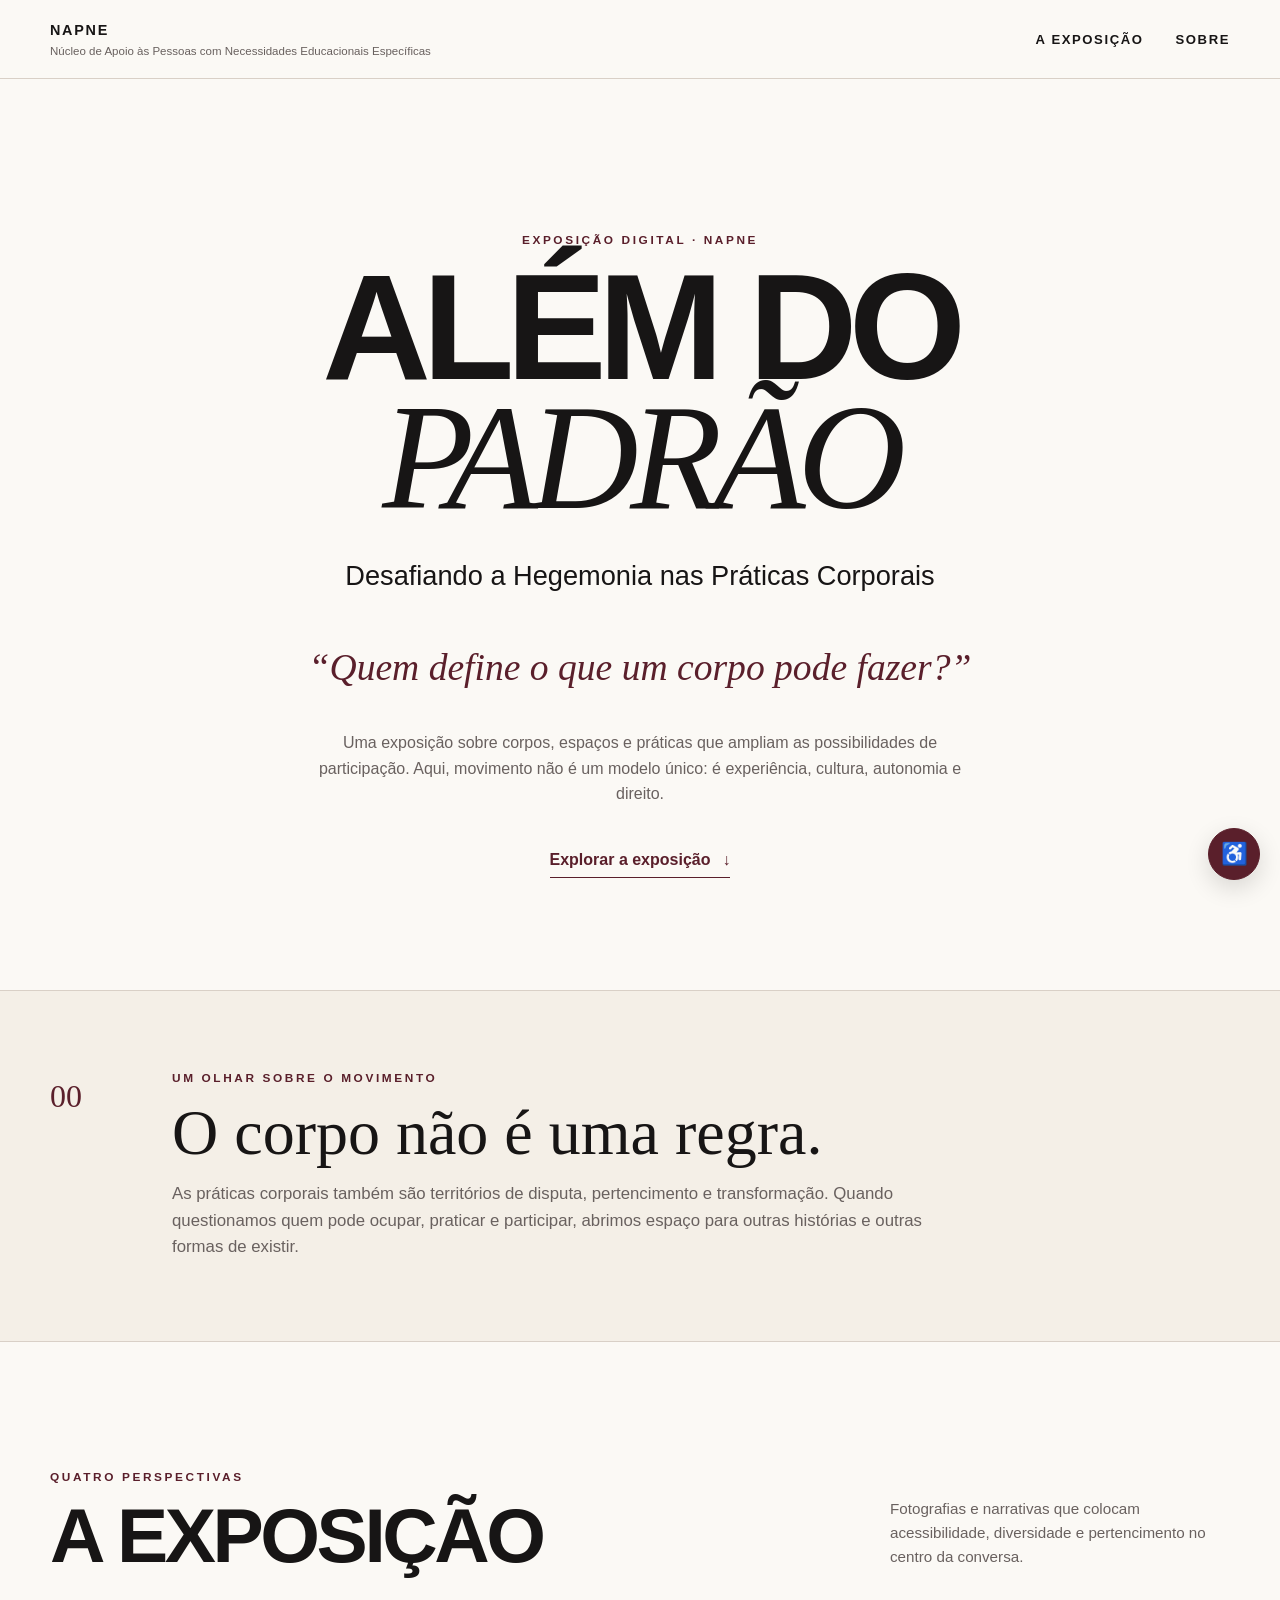
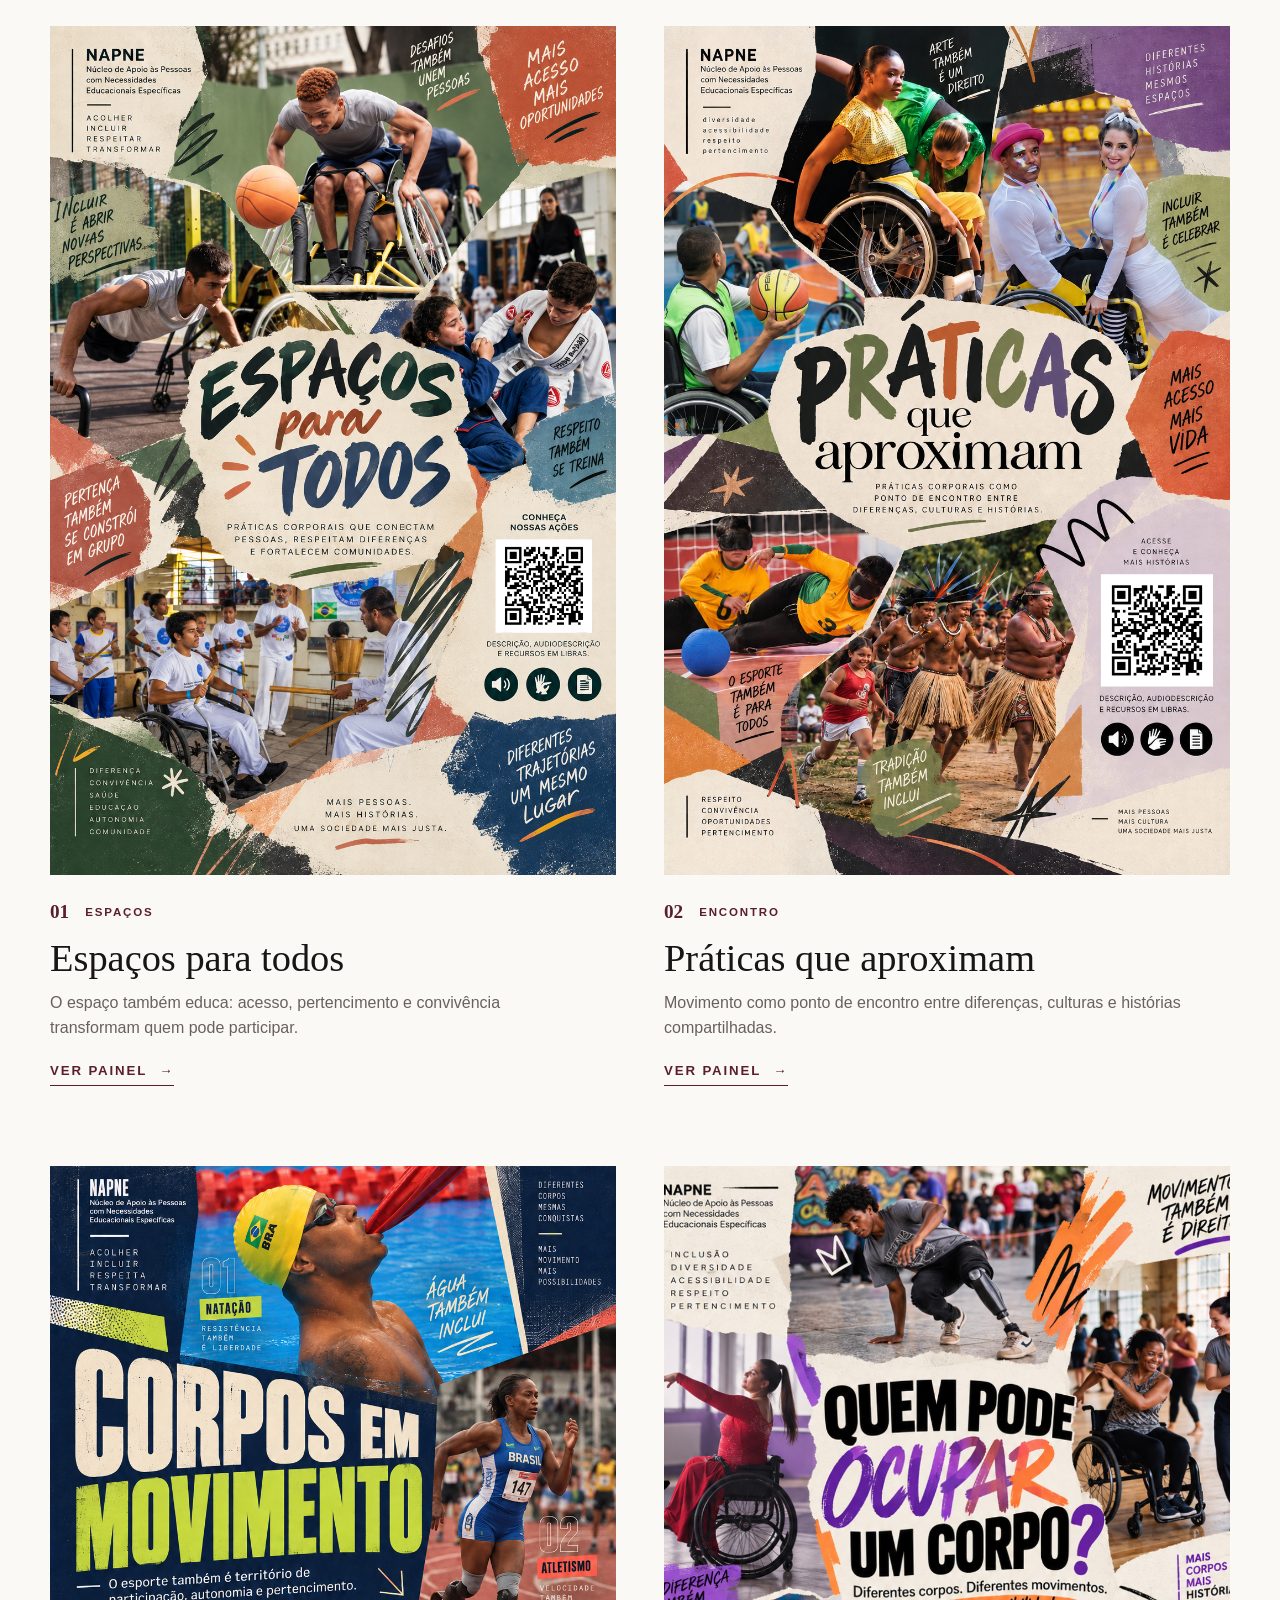
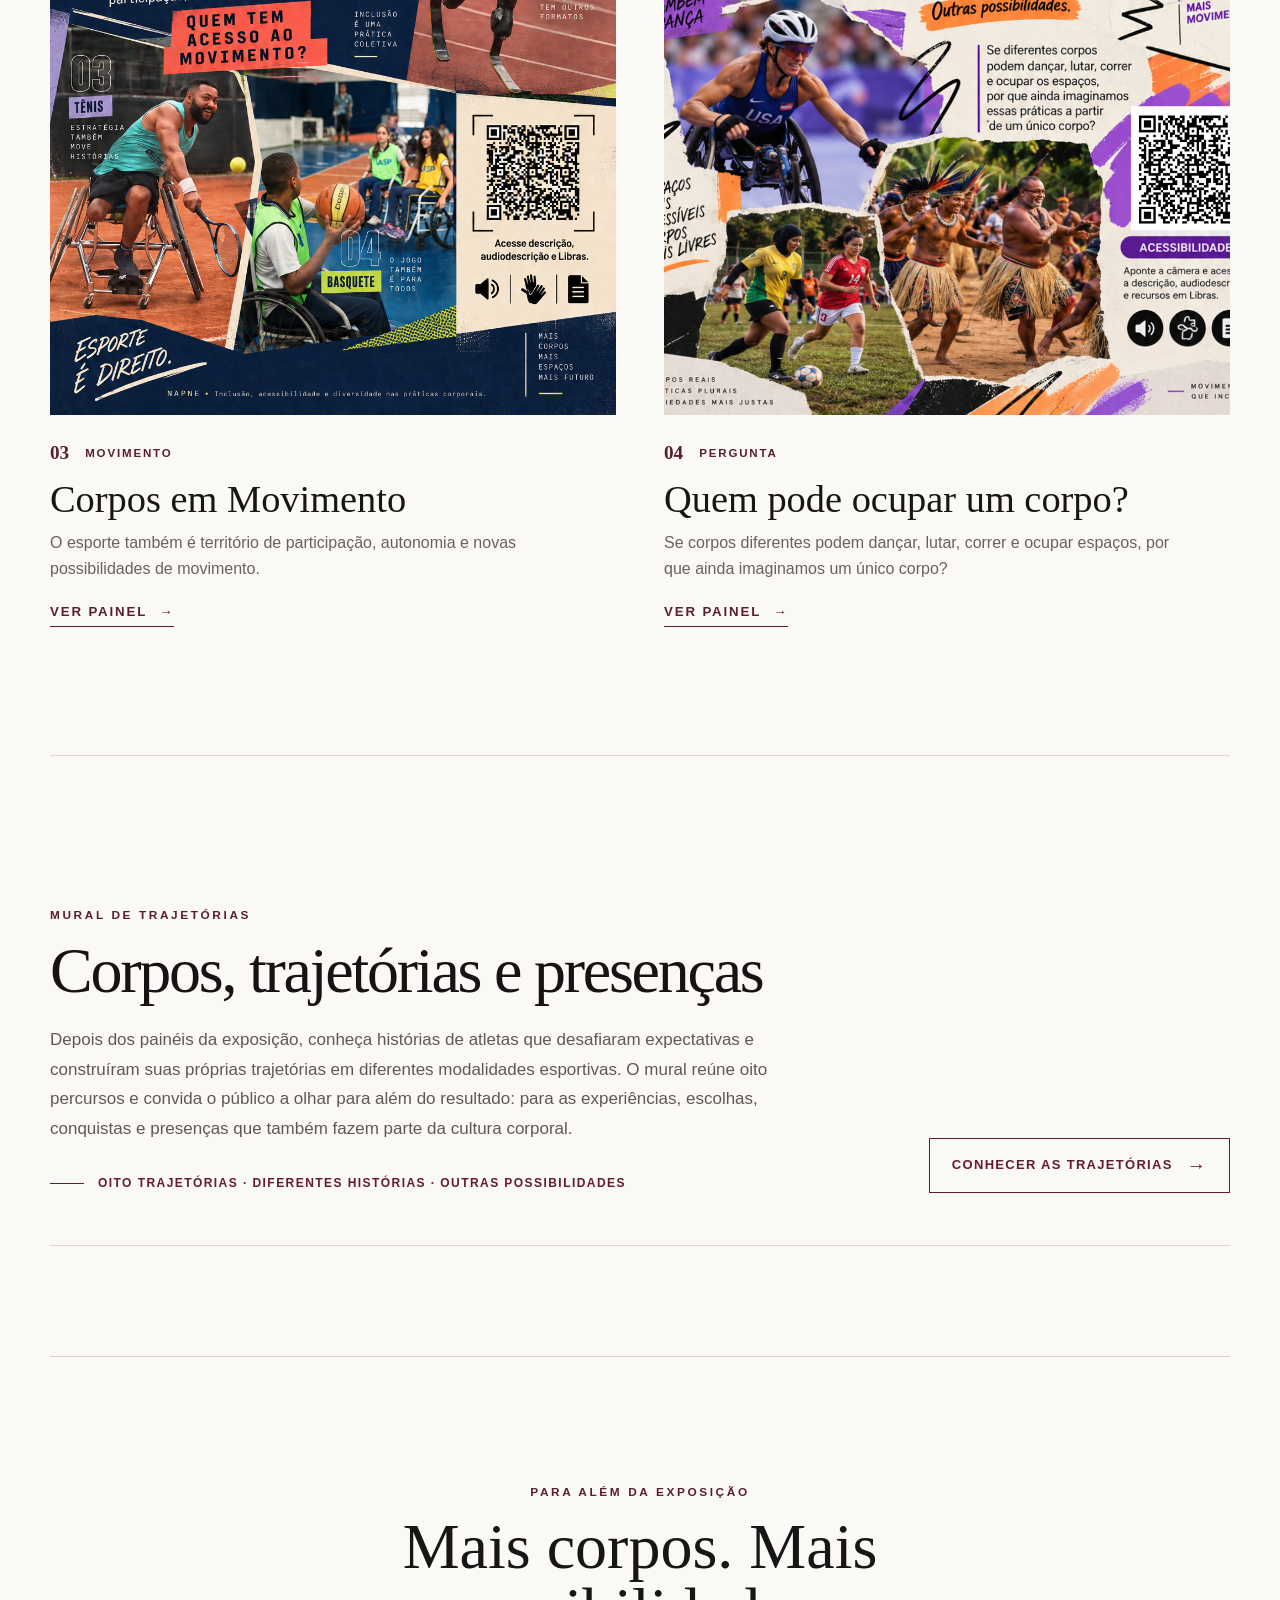
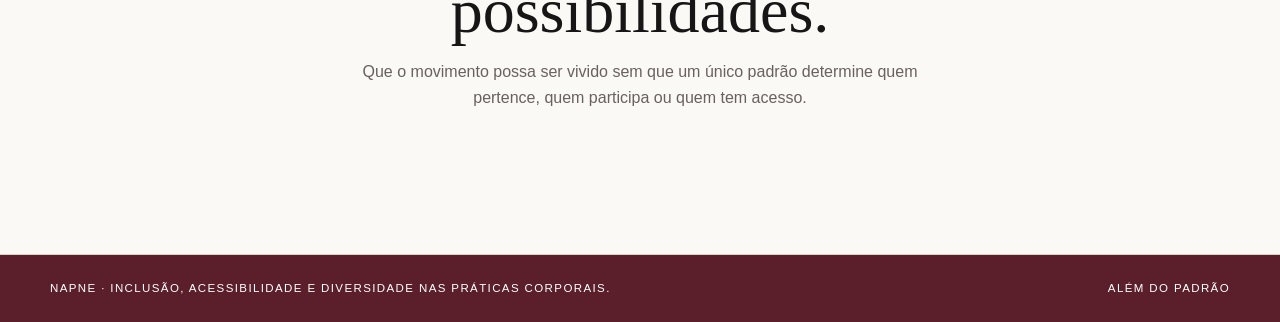
==== commit bea4b518: "Update index.html" ====
--- a/index.html
+++ b/index.html
@@ -3,176 +3,828 @@
 <head>
   <meta charset="utf-8">
   <meta name="viewport" content="width=device-width, initial-scale=1">
+
   <meta name="description" content="Além do Padrão — exposição digital sobre acessibilidade, diversidade e participação nas práticas corporais.">
+
   <title>Além do Padrão — Exposição NAPNE</title>
+
   <link rel="stylesheet" href="style.css">
+
+  <!-- Estilo exclusivo do Mural de Trajetórias -->
+  <style>
+    /* =========================================================
+       MURAL DE TRAJETÓRIAS
+       Este bloco fica dentro do index para não depender
+       de alterações no style.css original.
+    ========================================================= */
+
+    .trajectory-teaser {
+      padding-top: 100px;
+      padding-bottom: 110px;
+      border-top: 1px solid rgba(80, 20, 35, 0.16);
+    }
+
+    .trajectory-teaser-inner {
+      display: grid;
+      grid-template-columns: minmax(0, 1fr) auto;
+      align-items: end;
+      gap: 60px;
+      padding: 52px 0;
+      border-bottom: 1px solid rgba(80, 20, 35, 0.16);
+    }
+
+    .trajectory-teaser .eyebrow {
+      margin-bottom: 18px;
+    }
+
+    .trajectory-teaser h2 {
+      max-width: 760px;
+      margin: 0 0 22px;
+      font-family: Georgia, "Times New Roman", serif;
+      font-size: clamp(42px, 5vw, 72px);
+      font-weight: 400;
+      line-height: 0.98;
+      letter-spacing: -0.035em;
+      color: #171315;
+    }
+
+    .trajectory-teaser p:not(.eyebrow) {
+      max-width: 760px;
+      margin: 0;
+      font-size: 17px;
+      line-height: 1.75;
+      color: #62565a;
+    }
+
+    .trajectory-button {
+      display: inline-flex;
+      align-items: center;
+      gap: 14px;
+      white-space: nowrap;
+
+      padding: 16px 22px;
+
+      border: 1px solid #641d2d;
+      color: #641d2d;
+      background: transparent;
+
+      text-decoration: none;
+      font-size: 13px;
+      font-weight: 700;
+      letter-spacing: 0.1em;
+      text-transform: uppercase;
+
+      transition:
+        background-color 0.25s ease,
+        color 0.25s ease,
+        transform 0.25s ease;
+    }
+
+    .trajectory-button:hover,
+    .trajectory-button:focus-visible {
+      background: #641d2d;
+      color: #fff;
+      transform: translateY(-2px);
+    }
+
+    .trajectory-button span {
+      font-size: 19px;
+      line-height: 1;
+      transition: transform 0.25s ease;
+    }
+
+    .trajectory-button:hover span,
+    .trajectory-button:focus-visible span {
+      transform: translateX(4px);
+    }
+
+    /* Pequena chamada visual abaixo do título */
+    .trajectory-intro-line {
+      display: flex;
+      align-items: center;
+      gap: 14px;
+      margin-top: 30px;
+      color: #641d2d;
+      font-size: 12px;
+      font-weight: 700;
+      letter-spacing: 0.12em;
+      text-transform: uppercase;
+    }
+
+    .trajectory-intro-line::before {
+      content: "";
+      width: 34px;
+      height: 1px;
+      background: #641d2d;
+    }
+
+    /* Responsivo */
+    @media (max-width: 800px) {
+      .trajectory-teaser {
+        padding-top: 70px;
+        padding-bottom: 80px;
+      }
+
+      .trajectory-teaser-inner {
+        grid-template-columns: 1fr;
+        gap: 35px;
+        padding: 35px 0;
+      }
+
+      .trajectory-teaser h2 {
+        font-size: clamp(40px, 12vw, 58px);
+      }
+
+      .trajectory-teaser p:not(.eyebrow) {
+        font-size: 16px;
+      }
+
+      .trajectory-button {
+        justify-self: start;
+      }
+    }
+
+    @media (prefers-reduced-motion: reduce) {
+      .trajectory-button,
+      .trajectory-button span {
+        transition: none;
+      }
+    }
+  </style>
 </head>
+
 <body>
+
   <a class="skip-link" href="#conteudo">Pular para o conteúdo</a>
+
+  <!-- =========================================================
+       CABEÇALHO
+  ========================================================= -->
 
   <header class="site-header">
     <div class="header-inner">
+
       <a class="brand" href="index.html" aria-label="Além do Padrão — início">
         <span class="brand-mark">NAPNE</span>
-        <span class="brand-subtitle">Núcleo de Apoio às Pessoas com Necessidades Educacionais Específicas</span>
+        <span class="brand-subtitle">
+          Núcleo de Apoio às Pessoas com Necessidades Educacionais Específicas
+        </span>
       </a>
+
       <nav class="main-nav" aria-label="Navegação principal">
         <a href="#exposicao">A exposição</a>
         <a href="#sobre">Sobre</a>
       </nav>
+
     </div>
   </header>
 
+
   <main id="conteudo">
+
+    <!-- =========================================================
+         HERO
+    ========================================================= -->
+
     <section class="hero section-shell" aria-labelledby="hero-title">
+
       <p class="eyebrow">Exposição digital · NAPNE</p>
-      <h1 id="hero-title">ALÉM DO <em>PADRÃO</em></h1>
-      <p class="hero-lead">Desafiando a Hegemonia nas Práticas Corporais</p>
-      <p class="hero-question">“Quem define o que um corpo pode fazer?”</p>
-      <p class="hero-intro">Uma exposição sobre corpos, espaços e práticas que ampliam as possibilidades de participação. Aqui, movimento não é um modelo único: é experiência, cultura, autonomia e direito.</p>
-      <a class="text-link" href="#exposicao">Explorar a exposição <span aria-hidden="true">↓</span></a>
+
+      <h1 id="hero-title">
+        ALÉM DO <em>PADRÃO</em>
+      </h1>
+
+      <p class="hero-lead">
+        Desafiando a Hegemonia nas Práticas Corporais
+      </p>
+
+      <p class="hero-question">
+        “Quem define o que um corpo pode fazer?”
+      </p>
+
+      <p class="hero-intro">
+        Uma exposição sobre corpos, espaços e práticas que ampliam as
+        possibilidades de participação. Aqui, movimento não é um modelo único:
+        é experiência, cultura, autonomia e direito.
+      </p>
+
+      <a class="text-link" href="#exposicao">
+        Explorar a exposição
+        <span aria-hidden="true">↓</span>
+      </a>
+
     </section>
 
+
+    <!-- =========================================================
+         SOBRE
+    ========================================================= -->
+
     <section class="intro-band" id="sobre" aria-labelledby="sobre-title">
+
       <div class="section-shell intro-grid">
+
         <p class="section-number">00</p>
+
         <div>
-          <p class="eyebrow">Um olhar sobre o movimento</p>
-          <h2 id="sobre-title">O corpo não é uma regra.</h2>
-          <p>As práticas corporais também são territórios de disputa, pertencimento e transformação. Quando questionamos quem pode ocupar, praticar e participar, abrimos espaço para outras histórias e outras formas de existir.</p>
+
+          <p class="eyebrow">
+            Um olhar sobre o movimento
+          </p>
+
+          <h2 id="sobre-title">
+            O corpo não é uma regra.
+          </h2>
+
+          <p>
+            As práticas corporais também são territórios de disputa,
+            pertencimento e transformação. Quando questionamos quem pode
+            ocupar, praticar e participar, abrimos espaço para outras
+            histórias e outras formas de existir.
+          </p>
+
         </div>
+
       </div>
+
     </section>
 
-    <section class="exhibition section-shell" id="exposicao" aria-labelledby="exposicao-title">
+
+    <!-- =========================================================
+         EXPOSIÇÃO
+    ========================================================= -->
+
+    <section
+      class="exhibition section-shell"
+      id="exposicao"
+      aria-labelledby="exposicao-title"
+    >
+
       <div class="section-heading">
+
         <div>
-          <p class="eyebrow">Quatro perspectivas</p>
-          <h2 id="exposicao-title">A EXPOSIÇÃO</h2>
+
+          <p class="eyebrow">
+            Quatro perspectivas
+          </p>
+
+          <h2 id="exposicao-title">
+            A EXPOSIÇÃO
+          </h2>
+
         </div>
-        <p class="section-note">Fotografias e narrativas que colocam acessibilidade, diversidade e pertencimento no centro da conversa.</p>
+
+        <p class="section-note">
+          Fotografias e narrativas que colocam acessibilidade,
+          diversidade e pertencimento no centro da conversa.
+        </p>
+
       </div>
 
+
+      <!-- PAINÉIS -->
+
       <div class="panel-grid">
+
+        <!-- PAINEL 01 -->
+
         <article class="panel-card">
-          <a class="panel-image-link" href="banner-01.html" aria-label="Abrir painel 01 — Espaços para todos">
-            <img src="img/banner-01.png" alt="Painel visual sobre espaços acessíveis e participação de pessoas com diferentes corpos em práticas corporais" loading="lazy">
+
+          <a
+            class="panel-image-link"
+            href="banner-01.html"
+            aria-label="Abrir painel 01 — Espaços para todos"
+          >
+
+            <img
+              src="img/banner-01.png"
+              alt="Painel visual sobre espaços acessíveis e participação de pessoas com diferentes corpos em práticas corporais"
+              loading="lazy"
+            >
+
           </a>
-          <div class="panel-meta"><span>01</span><span>Espaços</span></div>
-          <h3>Espaços para todos</h3>
-          <p>O espaço também educa: acesso, pertencimento e convivência transformam quem pode participar.</p>
-          <a class="panel-link" href="banner-01.html">Ver painel <span aria-hidden="true">→</span></a>
+
+          <div class="panel-meta">
+            <span>01</span>
+            <span>Espaços</span>
+          </div>
+
+          <h3>
+            Espaços para todos
+          </h3>
+
+          <p>
+            O espaço também educa: acesso, pertencimento e convivência
+            transformam quem pode participar.
+          </p>
+
+          <a class="panel-link" href="banner-01.html">
+            Ver painel
+            <span aria-hidden="true">→</span>
+          </a>
+
         </article>
 
+
+        <!-- PAINEL 02 -->
+
         <article class="panel-card">
-          <a class="panel-image-link" href="banner-02.html" aria-label="Abrir painel 02 — Práticas que aproximam">
-            <img src="img/banner-02.png" alt="Painel visual sobre práticas corporais que aproximam pessoas, culturas e histórias" loading="lazy">
+
+          <a
+            class="panel-image-link"
+            href="banner-02.html"
+            aria-label="Abrir painel 02 — Práticas que aproximam"
+          >
+
+            <img
+              src="img/banner-02.png"
+              alt="Painel visual sobre práticas corporais que aproximam pessoas, culturas e histórias"
+              loading="lazy"
+            >
+
           </a>
-          <div class="panel-meta"><span>02</span><span>Encontro</span></div>
-          <h3>Práticas que aproximam</h3>
-          <p>Movimento como ponto de encontro entre diferenças, culturas e histórias compartilhadas.</p>
-          <a class="panel-link" href="banner-02.html">Ver painel <span aria-hidden="true">→</span></a>
+
+          <div class="panel-meta">
+            <span>02</span>
+            <span>Encontro</span>
+          </div>
+
+          <h3>
+            Práticas que aproximam
+          </h3>
+
+          <p>
+            Movimento como ponto de encontro entre diferenças,
+            culturas e histórias compartilhadas.
+          </p>
+
+          <a class="panel-link" href="banner-02.html">
+            Ver painel
+            <span aria-hidden="true">→</span>
+          </a>
+
         </article>
 
+
+        <!-- PAINEL 03 -->
+
         <article class="panel-card">
-          <a class="panel-image-link" href="banner-03.html" aria-label="Abrir painel 03 — Corpos em Movimento">
-            <img src="img/banner-03.png" alt="Painel visual sobre corpos diversos em movimento, esporte e participação" loading="lazy">
+
+          <a
+            class="panel-image-link"
+            href="banner-03.html"
+            aria-label="Abrir painel 03 — Corpos em Movimento"
+          >
+
+            <img
+              src="img/banner-03.png"
+              alt="Painel visual sobre corpos diversos em movimento, esporte e participação"
+              loading="lazy"
+            >
+
           </a>
-          <div class="panel-meta"><span>03</span><span>Movimento</span></div>
-          <h3>Corpos em Movimento</h3>
-          <p>O esporte também é território de participação, autonomia e novas possibilidades de movimento.</p>
-          <a class="panel-link" href="banner-03.html">Ver painel <span aria-hidden="true">→</span></a>
+
+          <div class="panel-meta">
+            <span>03</span>
+            <span>Movimento</span>
+          </div>
+
+          <h3>
+            Corpos em Movimento
+          </h3>
+
+          <p>
+            O esporte também é território de participação,
+            autonomia e novas possibilidades de movimento.
+          </p>
+
+          <a class="panel-link" href="banner-03.html">
+            Ver painel
+            <span aria-hidden="true">→</span>
+          </a>
+
         </article>
 
+
+        <!-- PAINEL 04 -->
+
         <article class="panel-card">
-          <a class="panel-image-link" href="banner-04.html" aria-label="Abrir painel 04 — Quem pode ocupar um corpo?">
-            <img src="img/banner-04.png" alt="Painel visual questionando quais corpos podem ocupar espaços e práticas corporais" loading="lazy">
+
+          <a
+            class="panel-image-link"
+            href="banner-04.html"
+            aria-label="Abrir painel 04 — Quem pode ocupar um corpo?"
+          >
+
+            <img
+              src="img/banner-04.png"
+              alt="Painel visual questionando quais corpos podem ocupar espaços e práticas corporais"
+              loading="lazy"
+            >
+
           </a>
-          <div class="panel-meta"><span>04</span><span>Pergunta</span></div>
-          <h3>Quem pode ocupar um corpo?</h3>
-          <p>Se corpos diferentes podem dançar, lutar, correr e ocupar espaços, por que ainda imaginamos um único corpo?</p>
-          <a class="panel-link" href="banner-04.html">Ver painel <span aria-hidden="true">→</span></a>
+
+          <div class="panel-meta">
+            <span>04</span>
+            <span>Pergunta</span>
+          </div>
+
+          <h3>
+            Quem pode ocupar um corpo?
+          </h3>
+
+          <p>
+            Se corpos diferentes podem dançar, lutar, correr e ocupar
+            espaços, por que ainda imaginamos um único corpo?
+          </p>
+
+          <a class="panel-link" href="banner-04.html">
+            Ver painel
+            <span aria-hidden="true">→</span>
+          </a>
+
         </article>
+
       </div>
+
     </section>
 
-    <section class="trajectory-teaser section-shell" aria-labelledby="trajectory-title">
+
+    <!-- =========================================================
+         MURAL DE TRAJETÓRIAS
+    ========================================================= -->
+
+    <section
+      class="trajectory-teaser section-shell"
+      aria-labelledby="trajectory-title"
+    >
+
       <div class="trajectory-teaser-inner">
+
         <div>
-          <p class="eyebrow">Mural de trajetórias</p>
-          <h2 id="trajectory-title">Corpos, trajetórias e presenças</h2>
-          <p>Depois dos painéis da exposição, conheça histórias de atletas que desafiaram expectativas e construíram suas próprias trajetórias em diferentes modalidades esportivas. O mural reúne oito percursos e convida o público a olhar para além do resultado: para as experiências, escolhas, conquistas e presenças que também fazem parte da cultura corporal.</p>
+
+          <p class="eyebrow">
+            Mural de trajetórias
+          </p>
+
+          <h2 id="trajectory-title">
+            Corpos, trajetórias e presenças
+          </h2>
+
+          <p>
+            Depois dos painéis da exposição, conheça histórias de atletas
+            que desafiaram expectativas e construíram suas próprias
+            trajetórias em diferentes modalidades esportivas. O mural
+            reúne oito percursos e convida o público a olhar para além
+            do resultado: para as experiências, escolhas, conquistas e
+            presenças que também fazem parte da cultura corporal.
+          </p>
+
+          <div class="trajectory-intro-line">
+            Oito trajetórias · diferentes histórias · outras possibilidades
+          </div>
+
         </div>
-        <a class="trajectory-button" href="mural-trajetorias.html">Conhecer as trajetórias <span aria-hidden="true">→</span></a>
+
+
+        <a
+          class="trajectory-button"
+          href="mural-trajetorias.html"
+          aria-label="Conhecer as trajetórias do mural"
+        >
+
+          Conhecer as trajetórias
+
+          <span aria-hidden="true">
+            →
+          </span>
+
+        </a>
+
       </div>
+
     </section>
 
-    <section class="closing section-shell" aria-labelledby="closing-title">
-      <p class="eyebrow">Para além da exposição</p>
-      <h2 id="closing-title">Mais corpos. Mais possibilidades.</h2>
-      <p>Que o movimento possa ser vivido sem que um único padrão determine quem pertence, quem participa ou quem tem acesso.</p>
+
+    <!-- =========================================================
+         ENCERRAMENTO
+    ========================================================= -->
+
+    <section
+      class="closing section-shell"
+      aria-labelledby="closing-title"
+    >
+
+      <p class="eyebrow">
+        Para além da exposição
+      </p>
+
+      <h2 id="closing-title">
+        Mais corpos. Mais possibilidades.
+      </h2>
+
+      <p>
+        Que o movimento possa ser vivido sem que um único padrão determine
+        quem pertence, quem participa ou quem tem acesso.
+      </p>
+
     </section>
+
   </main>
 
+
+  <!-- =========================================================
+       RODAPÉ
+  ========================================================= -->
+
   <footer class="site-footer">
+
     <div class="section-shell footer-inner">
-      <p>NAPNE · Inclusão, acessibilidade e diversidade nas práticas corporais.</p>
-      <p>Além do Padrão</p>
+
+      <p>
+        NAPNE · Inclusão, acessibilidade e diversidade nas práticas corporais.
+      </p>
+
+      <p>
+        Além do Padrão
+      </p>
+
     </div>
+
   </footer>
 
+
+  <!-- =========================================================
+       ACESSIBILIDADE
+  ========================================================= -->
+
   <div class="accessibility-root">
-    <button class="accessibility-toggle" id="accessibility-toggle" type="button" aria-controls="accessibility-panel" aria-expanded="false" aria-label="Abrir painel de acessibilidade" title="Acessibilidade">♿</button>
-    <aside class="accessibility-panel" id="accessibility-panel" aria-labelledby="accessibility-title" hidden>
+
+    <button
+      class="accessibility-toggle"
+      id="accessibility-toggle"
+      type="button"
+      aria-controls="accessibility-panel"
+      aria-expanded="false"
+      aria-label="Abrir painel de acessibilidade"
+      title="Acessibilidade"
+    >
+      ♿
+    </button>
+
+
+    <aside
+      class="accessibility-panel"
+      id="accessibility-panel"
+      aria-labelledby="accessibility-title"
+      hidden
+    >
+
       <div class="accessibility-header">
+
         <div>
-          <p class="eyebrow">Recursos</p>
-          <h2 id="accessibility-title">Acessibilidade</h2>
+
+          <p class="eyebrow">
+            Recursos
+          </p>
+
+          <h2 id="accessibility-title">
+            Acessibilidade
+          </h2>
+
         </div>
-        <button class="icon-button" id="accessibility-close" type="button" aria-label="Fechar painel de acessibilidade">×</button>
+
+        <button
+          class="icon-button"
+          id="accessibility-close"
+          type="button"
+          aria-label="Fechar painel de acessibilidade"
+        >
+          ×
+        </button>
+
       </div>
 
+
+      <!-- TAMANHO DA FONTE -->
+
       <div class="control-group">
-        <label for="font-size-range">Tamanho da fonte <output id="font-size-value" for="font-size-range">100%</output></label>
-        <input id="font-size-range" type="range" min="80" max="200" value="100" step="5">
+
+        <label for="font-size-range">
+
+          Tamanho da fonte
+
+          <output
+            id="font-size-value"
+            for="font-size-range"
+          >
+            100%
+          </output>
+
+        </label>
+
+        <input
+          id="font-size-range"
+          type="range"
+          min="80"
+          max="200"
+          value="100"
+          step="5"
+        >
+
       </div>
 
+
+      <!-- ESPAÇAMENTO DE LINHAS -->
+
       <div class="control-group">
-        <label for="line-height-range">Espaçamento entre linhas <output id="line-height-value" for="line-height-range">1.6</output></label>
-        <input id="line-height-range" type="range" min="1.2" max="2.4" value="1.6" step="0.1">
+
+        <label for="line-height-range">
+
+          Espaçamento entre linhas
+
+          <output
+            id="line-height-value"
+            for="line-height-range"
+          >
+            1.6
+          </output>
+
+        </label>
+
+        <input
+          id="line-height-range"
+          type="range"
+          min="1.2"
+          max="2.4"
+          value="1.6"
+          step="0.1"
+        >
+
       </div>
 
+
+      <!-- ESPAÇAMENTO DE LETRAS -->
+
       <div class="control-group">
-        <label for="letter-spacing-range">Espaçamento entre letras <output id="letter-spacing-value" for="letter-spacing-range">0</output></label>
-        <input id="letter-spacing-range" type="range" min="0" max="0.2" value="0" step="0.02">
+
+        <label for="letter-spacing-range">
+
+          Espaçamento entre letras
+
+          <output
+            id="letter-spacing-value"
+            for="letter-spacing-range"
+          >
+            0
+          </output>
+
+        </label>
+
+        <input
+          id="letter-spacing-range"
+          type="range"
+          min="0"
+          max="0.2"
+          value="0"
+          step="0.02"
+        >
+
       </div>
 
+
+      <!-- CONTRASTE -->
+
       <fieldset class="control-group">
-        <legend>Contraste</legend>
+
+        <legend>
+          Contraste
+        </legend>
+
         <div class="button-row">
-          <button type="button" class="option-button is-active" data-contrast="normal">Normal</button>
-          <button type="button" class="option-button" data-contrast="high">Alto contraste</button>
-          <button type="button" class="option-button" data-contrast="invert">Invertido</button>
+
+          <button
+            type="button"
+            class="option-button is-active"
+            data-contrast="normal"
+          >
+            Normal
+          </button>
+
+          <button
+            type="button"
+            class="option-button"
+            data-contrast="high"
+          >
+            Alto contraste
+          </button>
+
+          <button
+            type="button"
+            class="option-button"
+            data-contrast="invert"
+          >
+            Invertido
+          </button>
+
         </div>
+
       </fieldset>
 
+
+      <!-- OUTRAS OPÇÕES -->
+
       <div class="toggle-list">
-        <label class="switch-control"><input id="underline-links" type="checkbox"><span>Sublinhar links</span></label>
-        <label class="switch-control"><input id="reduce-motion" type="checkbox"><span>Reduzir animações</span></label>
+
+        <label class="switch-control">
+
+          <input
+            id="underline-links"
+            type="checkbox"
+          >
+
+          <span>
+            Sublinhar links
+          </span>
+
+        </label>
+
+
+        <label class="switch-control">
+
+          <input
+            id="reduce-motion"
+            type="checkbox"
+          >
+
+          <span>
+            Reduzir animações
+          </span>
+
+        </label>
+
       </div>
 
-      <button class="reset-button" id="reset-accessibility" type="button">Restaurar padrão</button>
+
+      <button
+        class="reset-button"
+        id="reset-accessibility"
+        type="button"
+      >
+        Restaurar padrão
+      </button>
+
     </aside>
+
   </div>
 
+
+  <!-- =========================================================
+       VLIBRAS
+  ========================================================= -->
+
   <div vw class="enabled">
-    <div vw-access-button class="active" aria-label="Abrir VLibras"></div>
+
+    <div
+      vw-access-button
+      class="active"
+      aria-label="Abrir VLibras"
+    ></div>
+
     <div vw-plugin-wrapper>
+
       <div class="vw-plugin-top-wrapper"></div>
+
     </div>
+
   </div>
-  <script src="https://vlibras.gov.br/app/vlibras-plugin.js" defer></script>
-  <script>window.addEventListener('load', function () { if (window.VLibras && window.VLibras.Widget) { new window.VLibras.Widget({ rootPath: 'https://vlibras.gov.br/app' }); } });</script>
+
+
+  <script
+    src="https://vlibras.gov.br/app/vlibras-plugin.js"
+    defer
+  ></script>
+
+  <script>
+    window.addEventListener("load", function () {
+
+      if (
+        window.VLibras &&
+        window.VLibras.Widget
+      ) {
+
+        new window.VLibras.Widget({
+          rootPath: "https://vlibras.gov.br/app"
+        });
+
+      }
+
+    });
+  </script>
+
+
+  <!-- JavaScript original do site -->
   <script src="script.js"></script>
+
 </body>
 </html>
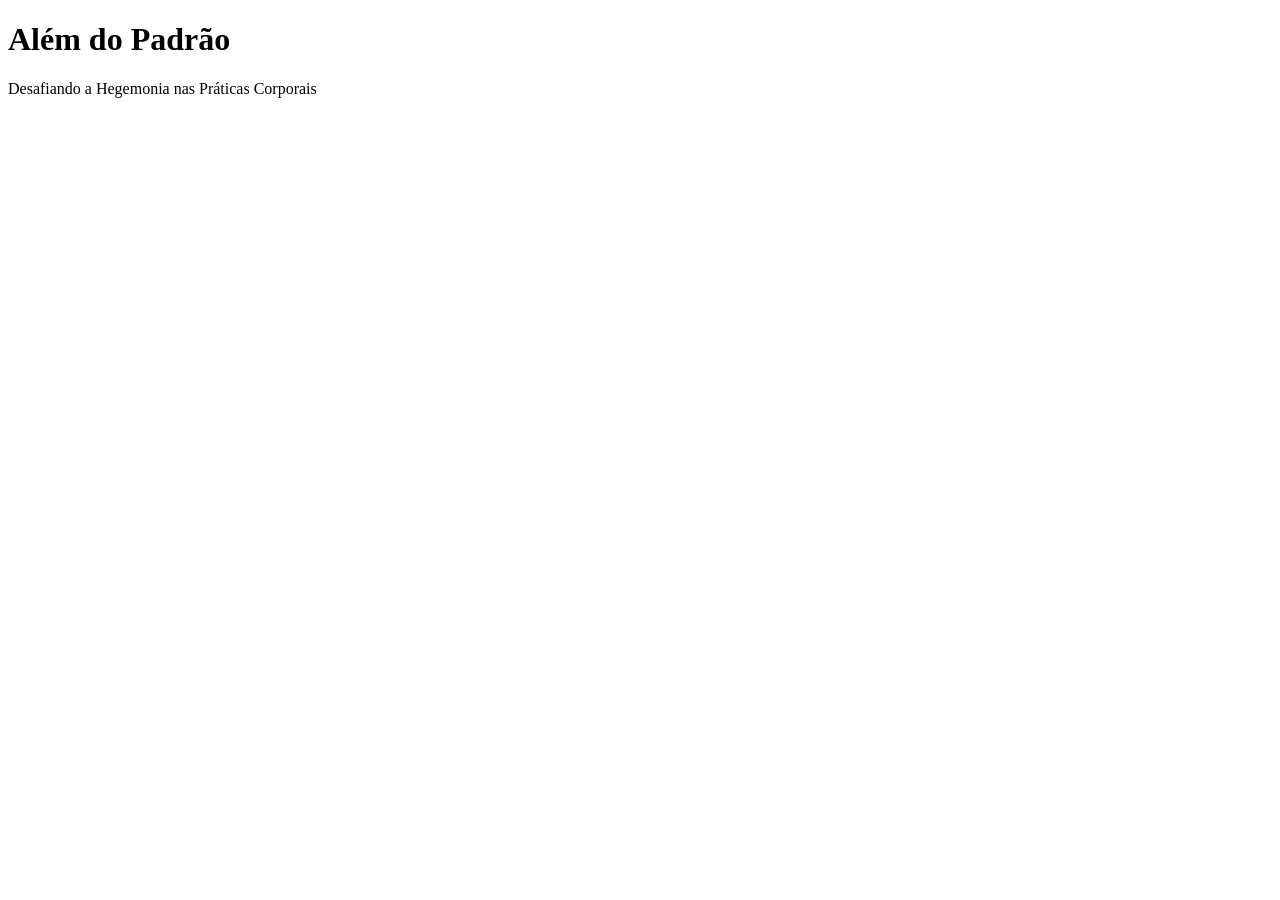
==== commit 80dd5fd0: "Add files via upload" ====
--- a/index.html
+++ b/index.html
@@ -1,830 +1,14 @@
-<!doctype html>
+<!DOCTYPE html>
 <html lang="pt-BR">
 <head>
-  <meta charset="utf-8">
-  <meta name="viewport" content="width=device-width, initial-scale=1">
-
-  <meta name="description" content="Além do Padrão — exposição digital sobre acessibilidade, diversidade e participação nas práticas corporais.">
-
-  <title>Além do Padrão — Exposição NAPNE</title>
-
-  <link rel="stylesheet" href="style.css">
-
-  <!-- Estilo exclusivo do Mural de Trajetórias -->
-  <style>
-    /* =========================================================
-       MURAL DE TRAJETÓRIAS
-       Este bloco fica dentro do index para não depender
-       de alterações no style.css original.
-    ========================================================= */
-
-    .trajectory-teaser {
-      padding-top: 100px;
-      padding-bottom: 110px;
-      border-top: 1px solid rgba(80, 20, 35, 0.16);
-    }
-
-    .trajectory-teaser-inner {
-      display: grid;
-      grid-template-columns: minmax(0, 1fr) auto;
-      align-items: end;
-      gap: 60px;
-      padding: 52px 0;
-      border-bottom: 1px solid rgba(80, 20, 35, 0.16);
-    }
-
-    .trajectory-teaser .eyebrow {
-      margin-bottom: 18px;
-    }
-
-    .trajectory-teaser h2 {
-      max-width: 760px;
-      margin: 0 0 22px;
-      font-family: Georgia, "Times New Roman", serif;
-      font-size: clamp(42px, 5vw, 72px);
-      font-weight: 400;
-      line-height: 0.98;
-      letter-spacing: -0.035em;
-      color: #171315;
-    }
-
-    .trajectory-teaser p:not(.eyebrow) {
-      max-width: 760px;
-      margin: 0;
-      font-size: 17px;
-      line-height: 1.75;
-      color: #62565a;
-    }
-
-    .trajectory-button {
-      display: inline-flex;
-      align-items: center;
-      gap: 14px;
-      white-space: nowrap;
-
-      padding: 16px 22px;
-
-      border: 1px solid #641d2d;
-      color: #641d2d;
-      background: transparent;
-
-      text-decoration: none;
-      font-size: 13px;
-      font-weight: 700;
-      letter-spacing: 0.1em;
-      text-transform: uppercase;
-
-      transition:
-        background-color 0.25s ease,
-        color 0.25s ease,
-        transform 0.25s ease;
-    }
-
-    .trajectory-button:hover,
-    .trajectory-button:focus-visible {
-      background: #641d2d;
-      color: #fff;
-      transform: translateY(-2px);
-    }
-
-    .trajectory-button span {
-      font-size: 19px;
-      line-height: 1;
-      transition: transform 0.25s ease;
-    }
-
-    .trajectory-button:hover span,
-    .trajectory-button:focus-visible span {
-      transform: translateX(4px);
-    }
-
-    /* Pequena chamada visual abaixo do título */
-    .trajectory-intro-line {
-      display: flex;
-      align-items: center;
-      gap: 14px;
-      margin-top: 30px;
-      color: #641d2d;
-      font-size: 12px;
-      font-weight: 700;
-      letter-spacing: 0.12em;
-      text-transform: uppercase;
-    }
-
-    .trajectory-intro-line::before {
-      content: "";
-      width: 34px;
-      height: 1px;
-      background: #641d2d;
-    }
-
-    /* Responsivo */
-    @media (max-width: 800px) {
-      .trajectory-teaser {
-        padding-top: 70px;
-        padding-bottom: 80px;
-      }
-
-      .trajectory-teaser-inner {
-        grid-template-columns: 1fr;
-        gap: 35px;
-        padding: 35px 0;
-      }
-
-      .trajectory-teaser h2 {
-        font-size: clamp(40px, 12vw, 58px);
-      }
-
-      .trajectory-teaser p:not(.eyebrow) {
-        font-size: 16px;
-      }
-
-      .trajectory-button {
-        justify-self: start;
-      }
-    }
-
-    @media (prefers-reduced-motion: reduce) {
-      .trajectory-button,
-      .trajectory-button span {
-        transition: none;
-      }
-    }
-  </style>
+  <meta charset="UTF-8">
+  <meta name="viewport" content="width=device-width, initial-scale=1.0">
+  <title>Além do Padrão</title>
 </head>
-
 <body>
-
-  <a class="skip-link" href="#conteudo">Pular para o conteúdo</a>
-
-  <!-- =========================================================
-       CABEÇALHO
-  ========================================================= -->
-
-  <header class="site-header">
-    <div class="header-inner">
-
-      <a class="brand" href="index.html" aria-label="Além do Padrão — início">
-        <span class="brand-mark">NAPNE</span>
-        <span class="brand-subtitle">
-          Núcleo de Apoio às Pessoas com Necessidades Educacionais Específicas
-        </span>
-      </a>
-
-      <nav class="main-nav" aria-label="Navegação principal">
-        <a href="#exposicao">A exposição</a>
-        <a href="#sobre">Sobre</a>
-      </nav>
-
-    </div>
-  </header>
-
-
-  <main id="conteudo">
-
-    <!-- =========================================================
-         HERO
-    ========================================================= -->
-
-    <section class="hero section-shell" aria-labelledby="hero-title">
-
-      <p class="eyebrow">Exposição digital · NAPNE</p>
-
-      <h1 id="hero-title">
-        ALÉM DO <em>PADRÃO</em>
-      </h1>
-
-      <p class="hero-lead">
-        Desafiando a Hegemonia nas Práticas Corporais
-      </p>
-
-      <p class="hero-question">
-        “Quem define o que um corpo pode fazer?”
-      </p>
-
-      <p class="hero-intro">
-        Uma exposição sobre corpos, espaços e práticas que ampliam as
-        possibilidades de participação. Aqui, movimento não é um modelo único:
-        é experiência, cultura, autonomia e direito.
-      </p>
-
-      <a class="text-link" href="#exposicao">
-        Explorar a exposição
-        <span aria-hidden="true">↓</span>
-      </a>
-
-    </section>
-
-
-    <!-- =========================================================
-         SOBRE
-    ========================================================= -->
-
-    <section class="intro-band" id="sobre" aria-labelledby="sobre-title">
-
-      <div class="section-shell intro-grid">
-
-        <p class="section-number">00</p>
-
-        <div>
-
-          <p class="eyebrow">
-            Um olhar sobre o movimento
-          </p>
-
-          <h2 id="sobre-title">
-            O corpo não é uma regra.
-          </h2>
-
-          <p>
-            As práticas corporais também são territórios de disputa,
-            pertencimento e transformação. Quando questionamos quem pode
-            ocupar, praticar e participar, abrimos espaço para outras
-            histórias e outras formas de existir.
-          </p>
-
-        </div>
-
-      </div>
-
-    </section>
-
-
-    <!-- =========================================================
-         EXPOSIÇÃO
-    ========================================================= -->
-
-    <section
-      class="exhibition section-shell"
-      id="exposicao"
-      aria-labelledby="exposicao-title"
-    >
-
-      <div class="section-heading">
-
-        <div>
-
-          <p class="eyebrow">
-            Quatro perspectivas
-          </p>
-
-          <h2 id="exposicao-title">
-            A EXPOSIÇÃO
-          </h2>
-
-        </div>
-
-        <p class="section-note">
-          Fotografias e narrativas que colocam acessibilidade,
-          diversidade e pertencimento no centro da conversa.
-        </p>
-
-      </div>
-
-
-      <!-- PAINÉIS -->
-
-      <div class="panel-grid">
-
-        <!-- PAINEL 01 -->
-
-        <article class="panel-card">
-
-          <a
-            class="panel-image-link"
-            href="banner-01.html"
-            aria-label="Abrir painel 01 — Espaços para todos"
-          >
-
-            <img
-              src="img/banner-01.png"
-              alt="Painel visual sobre espaços acessíveis e participação de pessoas com diferentes corpos em práticas corporais"
-              loading="lazy"
-            >
-
-          </a>
-
-          <div class="panel-meta">
-            <span>01</span>
-            <span>Espaços</span>
-          </div>
-
-          <h3>
-            Espaços para todos
-          </h3>
-
-          <p>
-            O espaço também educa: acesso, pertencimento e convivência
-            transformam quem pode participar.
-          </p>
-
-          <a class="panel-link" href="banner-01.html">
-            Ver painel
-            <span aria-hidden="true">→</span>
-          </a>
-
-        </article>
-
-
-        <!-- PAINEL 02 -->
-
-        <article class="panel-card">
-
-          <a
-            class="panel-image-link"
-            href="banner-02.html"
-            aria-label="Abrir painel 02 — Práticas que aproximam"
-          >
-
-            <img
-              src="img/banner-02.png"
-              alt="Painel visual sobre práticas corporais que aproximam pessoas, culturas e histórias"
-              loading="lazy"
-            >
-
-          </a>
-
-          <div class="panel-meta">
-            <span>02</span>
-            <span>Encontro</span>
-          </div>
-
-          <h3>
-            Práticas que aproximam
-          </h3>
-
-          <p>
-            Movimento como ponto de encontro entre diferenças,
-            culturas e histórias compartilhadas.
-          </p>
-
-          <a class="panel-link" href="banner-02.html">
-            Ver painel
-            <span aria-hidden="true">→</span>
-          </a>
-
-        </article>
-
-
-        <!-- PAINEL 03 -->
-
-        <article class="panel-card">
-
-          <a
-            class="panel-image-link"
-            href="banner-03.html"
-            aria-label="Abrir painel 03 — Corpos em Movimento"
-          >
-
-            <img
-              src="img/banner-03.png"
-              alt="Painel visual sobre corpos diversos em movimento, esporte e participação"
-              loading="lazy"
-            >
-
-          </a>
-
-          <div class="panel-meta">
-            <span>03</span>
-            <span>Movimento</span>
-          </div>
-
-          <h3>
-            Corpos em Movimento
-          </h3>
-
-          <p>
-            O esporte também é território de participação,
-            autonomia e novas possibilidades de movimento.
-          </p>
-
-          <a class="panel-link" href="banner-03.html">
-            Ver painel
-            <span aria-hidden="true">→</span>
-          </a>
-
-        </article>
-
-
-        <!-- PAINEL 04 -->
-
-        <article class="panel-card">
-
-          <a
-            class="panel-image-link"
-            href="banner-04.html"
-            aria-label="Abrir painel 04 — Quem pode ocupar um corpo?"
-          >
-
-            <img
-              src="img/banner-04.png"
-              alt="Painel visual questionando quais corpos podem ocupar espaços e práticas corporais"
-              loading="lazy"
-            >
-
-          </a>
-
-          <div class="panel-meta">
-            <span>04</span>
-            <span>Pergunta</span>
-          </div>
-
-          <h3>
-            Quem pode ocupar um corpo?
-          </h3>
-
-          <p>
-            Se corpos diferentes podem dançar, lutar, correr e ocupar
-            espaços, por que ainda imaginamos um único corpo?
-          </p>
-
-          <a class="panel-link" href="banner-04.html">
-            Ver painel
-            <span aria-hidden="true">→</span>
-          </a>
-
-        </article>
-
-      </div>
-
-    </section>
-
-
-    <!-- =========================================================
-         MURAL DE TRAJETÓRIAS
-    ========================================================= -->
-
-    <section
-      class="trajectory-teaser section-shell"
-      aria-labelledby="trajectory-title"
-    >
-
-      <div class="trajectory-teaser-inner">
-
-        <div>
-
-          <p class="eyebrow">
-            Mural de trajetórias
-          </p>
-
-          <h2 id="trajectory-title">
-            Corpos, trajetórias e presenças
-          </h2>
-
-          <p>
-            Depois dos painéis da exposição, conheça histórias de atletas
-            que desafiaram expectativas e construíram suas próprias
-            trajetórias em diferentes modalidades esportivas. O mural
-            reúne oito percursos e convida o público a olhar para além
-            do resultado: para as experiências, escolhas, conquistas e
-            presenças que também fazem parte da cultura corporal.
-          </p>
-
-          <div class="trajectory-intro-line">
-            Oito trajetórias · diferentes histórias · outras possibilidades
-          </div>
-
-        </div>
-
-
-        <a
-          class="trajectory-button"
-          href="mural-trajetorias.html"
-          aria-label="Conhecer as trajetórias do mural"
-        >
-
-          Conhecer as trajetórias
-
-          <span aria-hidden="true">
-            →
-          </span>
-
-        </a>
-
-      </div>
-
-    </section>
-
-
-    <!-- =========================================================
-         ENCERRAMENTO
-    ========================================================= -->
-
-    <section
-      class="closing section-shell"
-      aria-labelledby="closing-title"
-    >
-
-      <p class="eyebrow">
-        Para além da exposição
-      </p>
-
-      <h2 id="closing-title">
-        Mais corpos. Mais possibilidades.
-      </h2>
-
-      <p>
-        Que o movimento possa ser vivido sem que um único padrão determine
-        quem pertence, quem participa ou quem tem acesso.
-      </p>
-
-    </section>
-
+  <main>
+    <h1>Além do Padrão</h1>
+    <p>Desafiando a Hegemonia nas Práticas Corporais</p>
   </main>
-
-
-  <!-- =========================================================
-       RODAPÉ
-  ========================================================= -->
-
-  <footer class="site-footer">
-
-    <div class="section-shell footer-inner">
-
-      <p>
-        NAPNE · Inclusão, acessibilidade e diversidade nas práticas corporais.
-      </p>
-
-      <p>
-        Além do Padrão
-      </p>
-
-    </div>
-
-  </footer>
-
-
-  <!-- =========================================================
-       ACESSIBILIDADE
-  ========================================================= -->
-
-  <div class="accessibility-root">
-
-    <button
-      class="accessibility-toggle"
-      id="accessibility-toggle"
-      type="button"
-      aria-controls="accessibility-panel"
-      aria-expanded="false"
-      aria-label="Abrir painel de acessibilidade"
-      title="Acessibilidade"
-    >
-      ♿
-    </button>
-
-
-    <aside
-      class="accessibility-panel"
-      id="accessibility-panel"
-      aria-labelledby="accessibility-title"
-      hidden
-    >
-
-      <div class="accessibility-header">
-
-        <div>
-
-          <p class="eyebrow">
-            Recursos
-          </p>
-
-          <h2 id="accessibility-title">
-            Acessibilidade
-          </h2>
-
-        </div>
-
-        <button
-          class="icon-button"
-          id="accessibility-close"
-          type="button"
-          aria-label="Fechar painel de acessibilidade"
-        >
-          ×
-        </button>
-
-      </div>
-
-
-      <!-- TAMANHO DA FONTE -->
-
-      <div class="control-group">
-
-        <label for="font-size-range">
-
-          Tamanho da fonte
-
-          <output
-            id="font-size-value"
-            for="font-size-range"
-          >
-            100%
-          </output>
-
-        </label>
-
-        <input
-          id="font-size-range"
-          type="range"
-          min="80"
-          max="200"
-          value="100"
-          step="5"
-        >
-
-      </div>
-
-
-      <!-- ESPAÇAMENTO DE LINHAS -->
-
-      <div class="control-group">
-
-        <label for="line-height-range">
-
-          Espaçamento entre linhas
-
-          <output
-            id="line-height-value"
-            for="line-height-range"
-          >
-            1.6
-          </output>
-
-        </label>
-
-        <input
-          id="line-height-range"
-          type="range"
-          min="1.2"
-          max="2.4"
-          value="1.6"
-          step="0.1"
-        >
-
-      </div>
-
-
-      <!-- ESPAÇAMENTO DE LETRAS -->
-
-      <div class="control-group">
-
-        <label for="letter-spacing-range">
-
-          Espaçamento entre letras
-
-          <output
-            id="letter-spacing-value"
-            for="letter-spacing-range"
-          >
-            0
-          </output>
-
-        </label>
-
-        <input
-          id="letter-spacing-range"
-          type="range"
-          min="0"
-          max="0.2"
-          value="0"
-          step="0.02"
-        >
-
-      </div>
-
-
-      <!-- CONTRASTE -->
-
-      <fieldset class="control-group">
-
-        <legend>
-          Contraste
-        </legend>
-
-        <div class="button-row">
-
-          <button
-            type="button"
-            class="option-button is-active"
-            data-contrast="normal"
-          >
-            Normal
-          </button>
-
-          <button
-            type="button"
-            class="option-button"
-            data-contrast="high"
-          >
-            Alto contraste
-          </button>
-
-          <button
-            type="button"
-            class="option-button"
-            data-contrast="invert"
-          >
-            Invertido
-          </button>
-
-        </div>
-
-      </fieldset>
-
-
-      <!-- OUTRAS OPÇÕES -->
-
-      <div class="toggle-list">
-
-        <label class="switch-control">
-
-          <input
-            id="underline-links"
-            type="checkbox"
-          >
-
-          <span>
-            Sublinhar links
-          </span>
-
-        </label>
-
-
-        <label class="switch-control">
-
-          <input
-            id="reduce-motion"
-            type="checkbox"
-          >
-
-          <span>
-            Reduzir animações
-          </span>
-
-        </label>
-
-      </div>
-
-
-      <button
-        class="reset-button"
-        id="reset-accessibility"
-        type="button"
-      >
-        Restaurar padrão
-      </button>
-
-    </aside>
-
-  </div>
-
-
-  <!-- =========================================================
-       VLIBRAS
-  ========================================================= -->
-
-  <div vw class="enabled">
-
-    <div
-      vw-access-button
-      class="active"
-      aria-label="Abrir VLibras"
-    ></div>
-
-    <div vw-plugin-wrapper>
-
-      <div class="vw-plugin-top-wrapper"></div>
-
-    </div>
-
-  </div>
-
-
-  <script
-    src="https://vlibras.gov.br/app/vlibras-plugin.js"
-    defer
-  ></script>
-
-  <script>
-    window.addEventListener("load", function () {
-
-      if (
-        window.VLibras &&
-        window.VLibras.Widget
-      ) {
-
-        new window.VLibras.Widget({
-          rootPath: "https://vlibras.gov.br/app"
-        });
-
-      }
-
-    });
-  </script>
-
-
-  <!-- JavaScript original do site -->
-  <script src="script.js"></script>
-
 </body>
 </html>
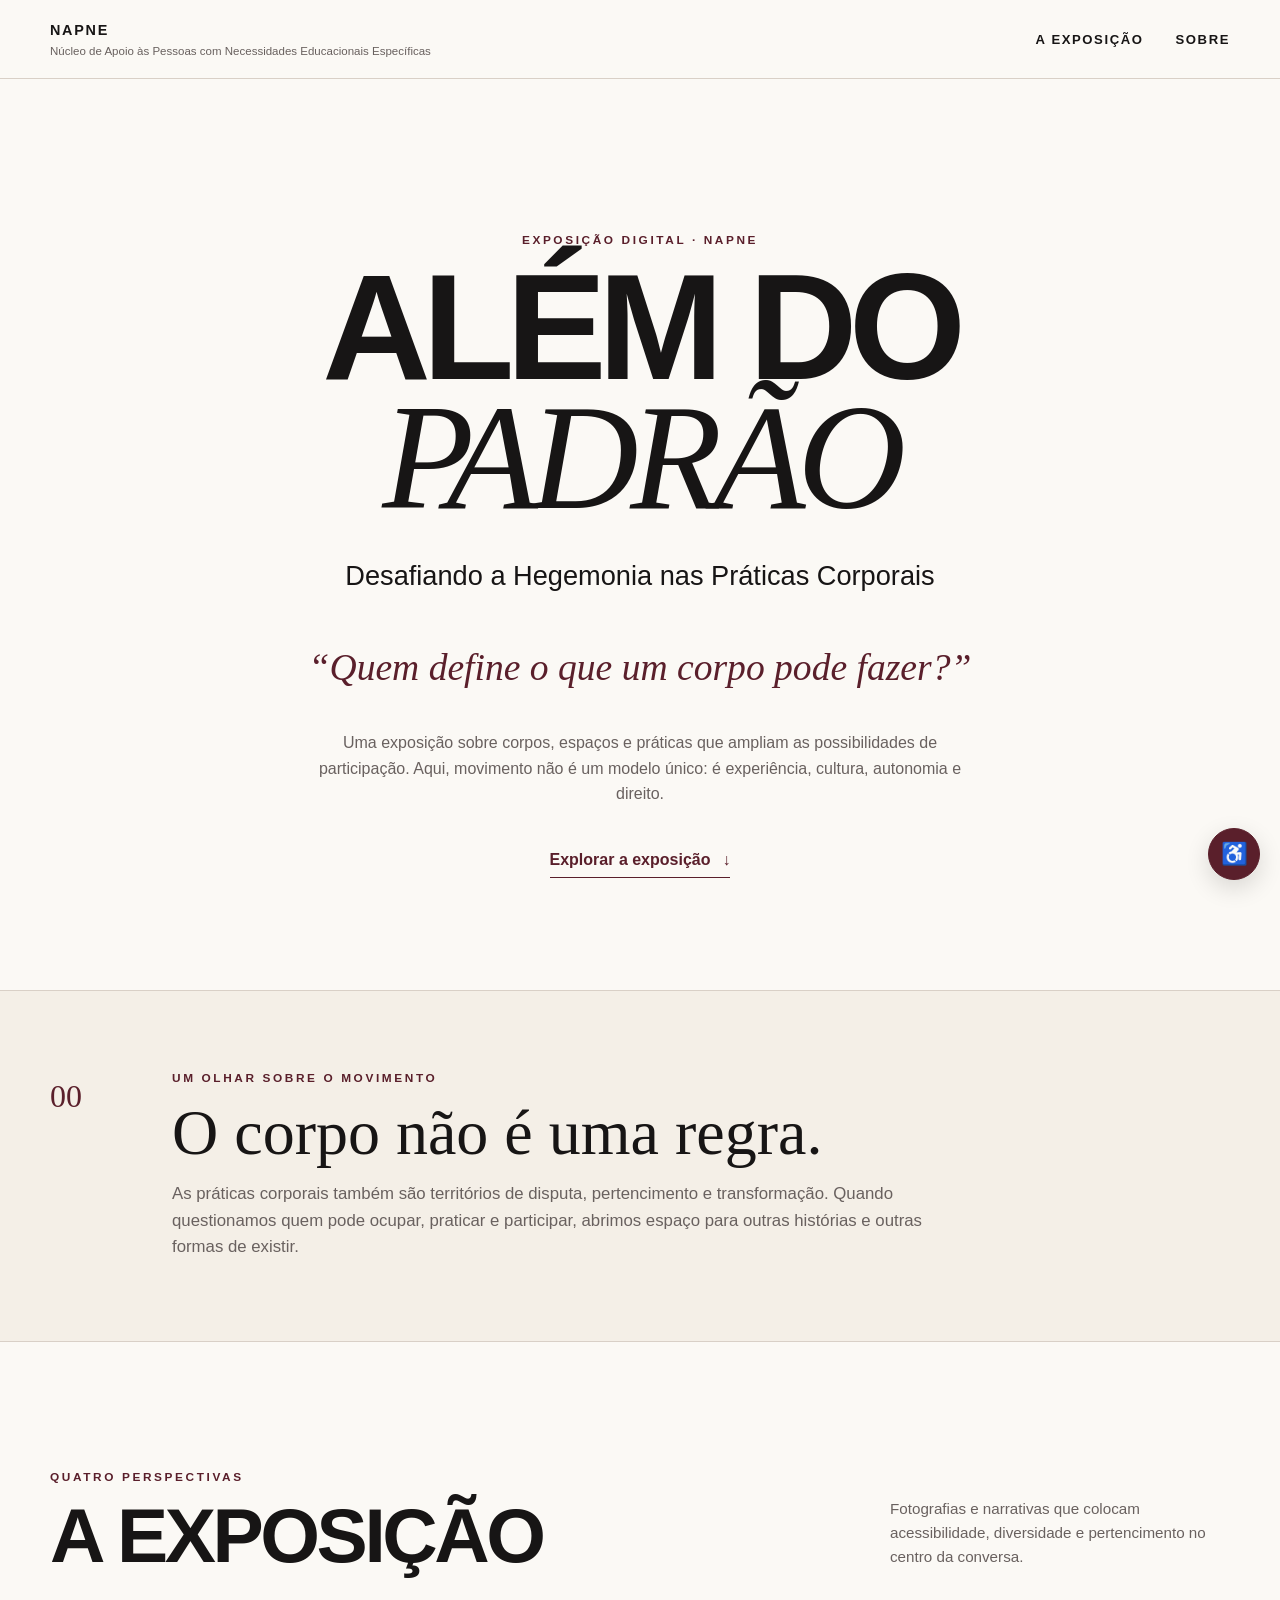
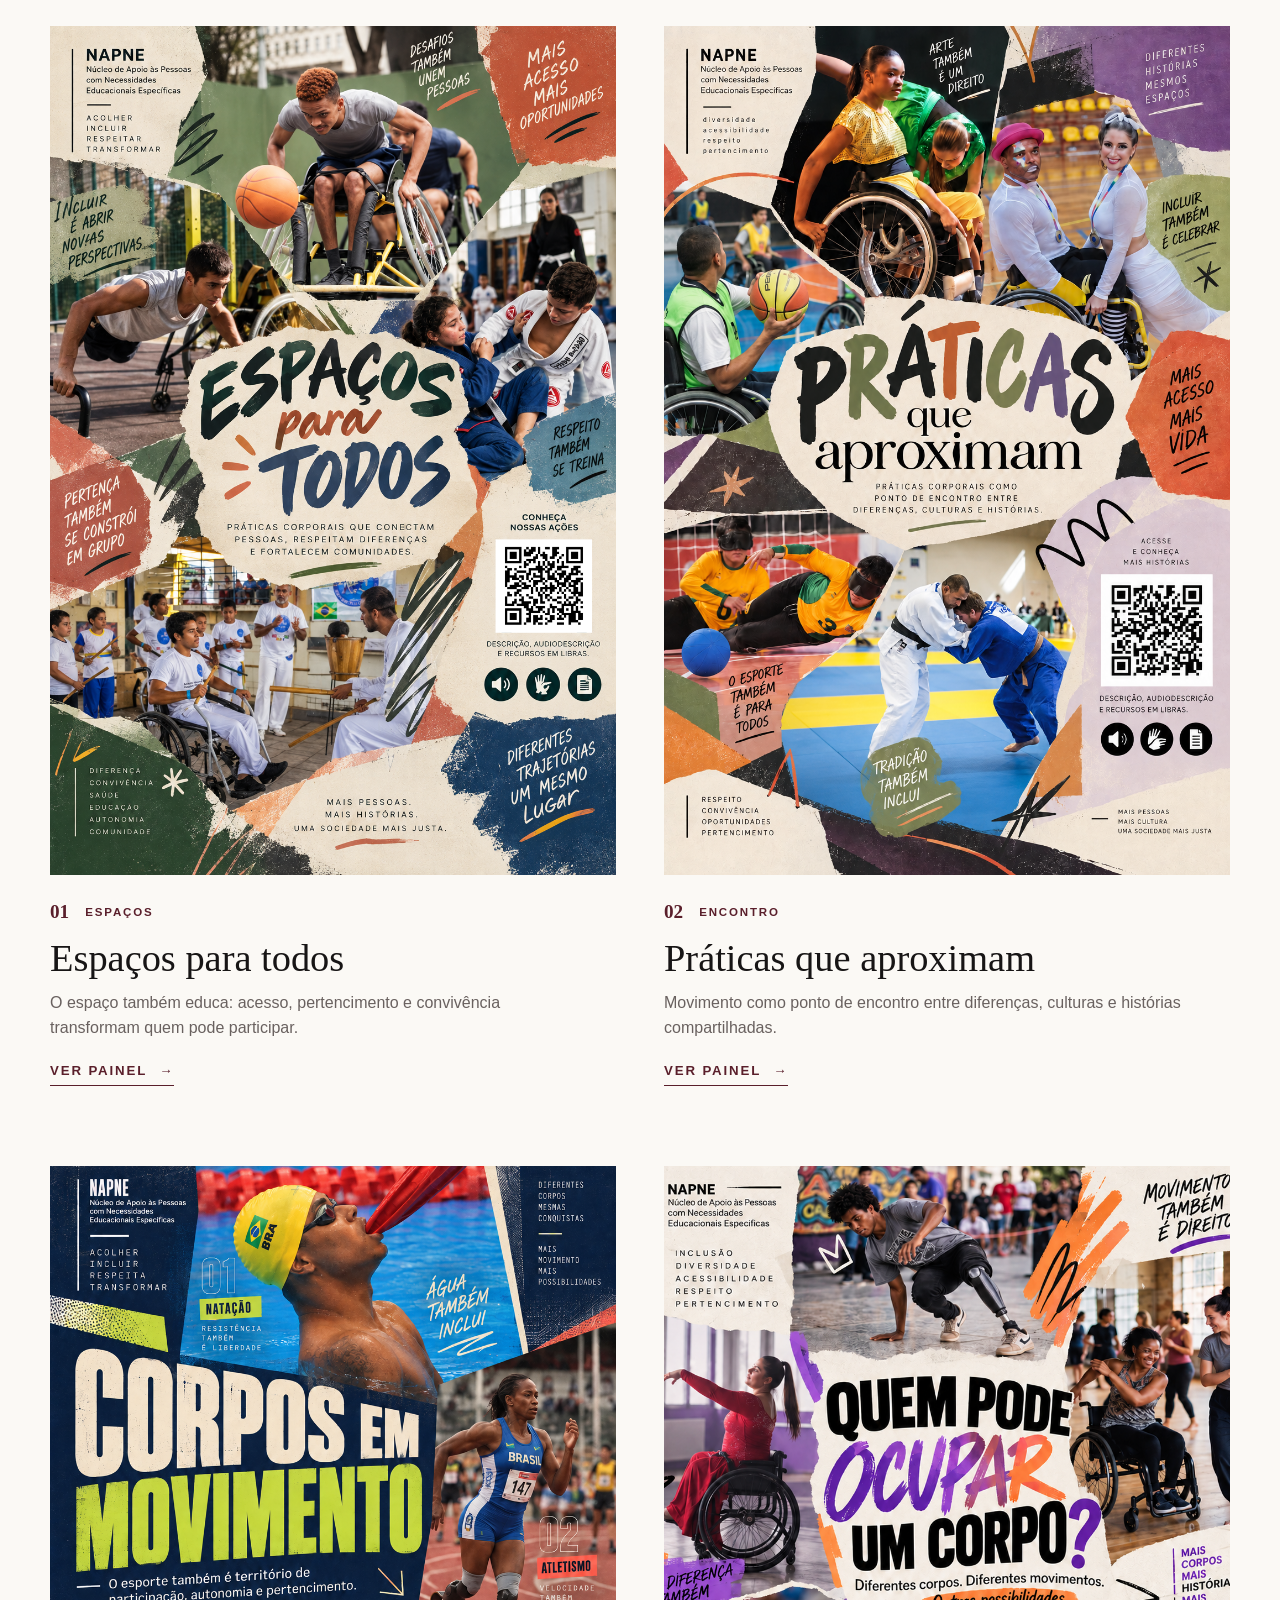
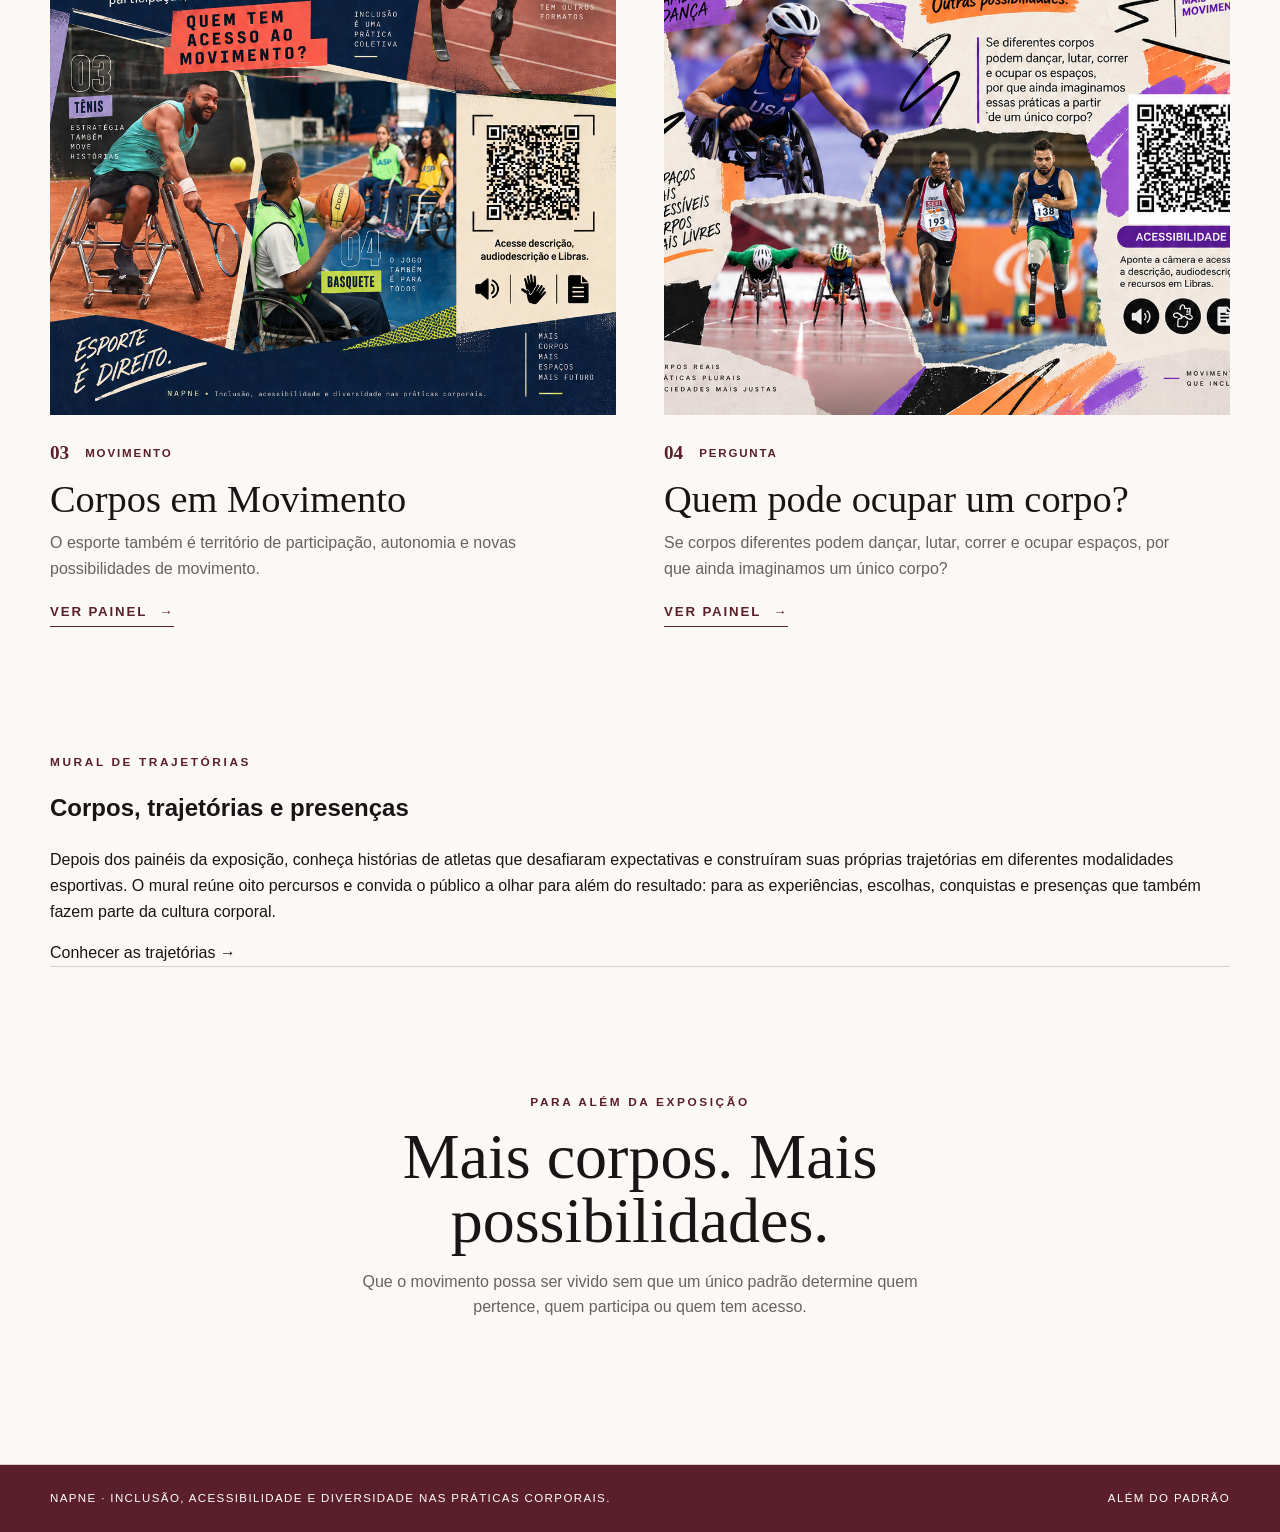
==== commit 08d2278d: "Add files via upload" ====
--- a/index.html
+++ b/index.html
@@ -1,14 +1,178 @@
-<!DOCTYPE html>
+<!doctype html>
 <html lang="pt-BR">
 <head>
-  <meta charset="UTF-8">
-  <meta name="viewport" content="width=device-width, initial-scale=1.0">
-  <title>Além do Padrão</title>
+  <meta charset="utf-8">
+  <meta name="viewport" content="width=device-width, initial-scale=1">
+  <meta name="description" content="Além do Padrão — exposição digital sobre acessibilidade, diversidade e participação nas práticas corporais.">
+  <title>Além do Padrão — Exposição NAPNE</title>
+  <link rel="stylesheet" href="style.css">
 </head>
 <body>
-  <main>
-    <h1>Além do Padrão</h1>
-    <p>Desafiando a Hegemonia nas Práticas Corporais</p>
+  <a class="skip-link" href="#conteudo">Pular para o conteúdo</a>
+
+  <header class="site-header">
+    <div class="header-inner">
+      <a class="brand" href="index.html" aria-label="Além do Padrão — início">
+        <span class="brand-mark">NAPNE</span>
+        <span class="brand-subtitle">Núcleo de Apoio às Pessoas com Necessidades Educacionais Específicas</span>
+      </a>
+      <nav class="main-nav" aria-label="Navegação principal">
+        <a href="#exposicao">A exposição</a>
+        <a href="#sobre">Sobre</a>
+      </nav>
+    </div>
+  </header>
+
+  <main id="conteudo">
+    <section class="hero section-shell" aria-labelledby="hero-title">
+      <p class="eyebrow">Exposição digital · NAPNE</p>
+      <h1 id="hero-title">ALÉM DO <em>PADRÃO</em></h1>
+      <p class="hero-lead">Desafiando a Hegemonia nas Práticas Corporais</p>
+      <p class="hero-question">“Quem define o que um corpo pode fazer?”</p>
+      <p class="hero-intro">Uma exposição sobre corpos, espaços e práticas que ampliam as possibilidades de participação. Aqui, movimento não é um modelo único: é experiência, cultura, autonomia e direito.</p>
+      <a class="text-link" href="#exposicao">Explorar a exposição <span aria-hidden="true">↓</span></a>
+    </section>
+
+    <section class="intro-band" id="sobre" aria-labelledby="sobre-title">
+      <div class="section-shell intro-grid">
+        <p class="section-number">00</p>
+        <div>
+          <p class="eyebrow">Um olhar sobre o movimento</p>
+          <h2 id="sobre-title">O corpo não é uma regra.</h2>
+          <p>As práticas corporais também são territórios de disputa, pertencimento e transformação. Quando questionamos quem pode ocupar, praticar e participar, abrimos espaço para outras histórias e outras formas de existir.</p>
+        </div>
+      </div>
+    </section>
+
+    <section class="exhibition section-shell" id="exposicao" aria-labelledby="exposicao-title">
+      <div class="section-heading">
+        <div>
+          <p class="eyebrow">Quatro perspectivas</p>
+          <h2 id="exposicao-title">A EXPOSIÇÃO</h2>
+        </div>
+        <p class="section-note">Fotografias e narrativas que colocam acessibilidade, diversidade e pertencimento no centro da conversa.</p>
+      </div>
+
+      <div class="panel-grid">
+        <article class="panel-card">
+          <a class="panel-image-link" href="banner-01.html" aria-label="Abrir painel 01 — Espaços para todos">
+            <img src="img/banner-01.png" alt="Painel visual sobre espaços acessíveis e participação de pessoas com diferentes corpos em práticas corporais" loading="lazy">
+          </a>
+          <div class="panel-meta"><span>01</span><span>Espaços</span></div>
+          <h3>Espaços para todos</h3>
+          <p>O espaço também educa: acesso, pertencimento e convivência transformam quem pode participar.</p>
+          <a class="panel-link" href="banner-01.html">Ver painel <span aria-hidden="true">→</span></a>
+        </article>
+
+        <article class="panel-card">
+          <a class="panel-image-link" href="banner-02.html" aria-label="Abrir painel 02 — Práticas que aproximam">
+            <img src="img/banner-02.png" alt="Painel visual sobre práticas corporais que aproximam pessoas, culturas e histórias" loading="lazy">
+          </a>
+          <div class="panel-meta"><span>02</span><span>Encontro</span></div>
+          <h3>Práticas que aproximam</h3>
+          <p>Movimento como ponto de encontro entre diferenças, culturas e histórias compartilhadas.</p>
+          <a class="panel-link" href="banner-02.html">Ver painel <span aria-hidden="true">→</span></a>
+        </article>
+
+        <article class="panel-card">
+          <a class="panel-image-link" href="banner-03.html" aria-label="Abrir painel 03 — Corpos em Movimento">
+            <img src="img/banner-03.png" alt="Painel visual sobre corpos diversos em movimento, esporte e participação" loading="lazy">
+          </a>
+          <div class="panel-meta"><span>03</span><span>Movimento</span></div>
+          <h3>Corpos em Movimento</h3>
+          <p>O esporte também é território de participação, autonomia e novas possibilidades de movimento.</p>
+          <a class="panel-link" href="banner-03.html">Ver painel <span aria-hidden="true">→</span></a>
+        </article>
+
+        <article class="panel-card">
+          <a class="panel-image-link" href="banner-04.html" aria-label="Abrir painel 04 — Quem pode ocupar um corpo?">
+            <img src="img/banner-04.png" alt="Painel visual questionando quais corpos podem ocupar espaços e práticas corporais" loading="lazy">
+          </a>
+          <div class="panel-meta"><span>04</span><span>Pergunta</span></div>
+          <h3>Quem pode ocupar um corpo?</h3>
+          <p>Se corpos diferentes podem dançar, lutar, correr e ocupar espaços, por que ainda imaginamos um único corpo?</p>
+          <a class="panel-link" href="banner-04.html">Ver painel <span aria-hidden="true">→</span></a>
+        </article>
+      </div>
+    </section>
+
+    <section class="trajectory-teaser section-shell" aria-labelledby="trajectory-title">
+      <div class="trajectory-teaser-inner">
+        <div>
+          <p class="eyebrow">Mural de trajetórias</p>
+          <h2 id="trajectory-title">Corpos, trajetórias e presenças</h2>
+          <p>Depois dos painéis da exposição, conheça histórias de atletas que desafiaram expectativas e construíram suas próprias trajetórias em diferentes modalidades esportivas. O mural reúne oito percursos e convida o público a olhar para além do resultado: para as experiências, escolhas, conquistas e presenças que também fazem parte da cultura corporal.</p>
+        </div>
+        <a class="trajectory-button" href="mural-trajetorias.html">Conhecer as trajetórias <span aria-hidden="true">→</span></a>
+      </div>
+    </section>
+
+    <section class="closing section-shell" aria-labelledby="closing-title">
+      <p class="eyebrow">Para além da exposição</p>
+      <h2 id="closing-title">Mais corpos. Mais possibilidades.</h2>
+      <p>Que o movimento possa ser vivido sem que um único padrão determine quem pertence, quem participa ou quem tem acesso.</p>
+    </section>
   </main>
+
+  <footer class="site-footer">
+    <div class="section-shell footer-inner">
+      <p>NAPNE · Inclusão, acessibilidade e diversidade nas práticas corporais.</p>
+      <p>Além do Padrão</p>
+    </div>
+  </footer>
+
+  <div class="accessibility-root">
+    <button class="accessibility-toggle" id="accessibility-toggle" type="button" aria-controls="accessibility-panel" aria-expanded="false" aria-label="Abrir painel de acessibilidade" title="Acessibilidade">♿</button>
+    <aside class="accessibility-panel" id="accessibility-panel" aria-labelledby="accessibility-title" hidden>
+      <div class="accessibility-header">
+        <div>
+          <p class="eyebrow">Recursos</p>
+          <h2 id="accessibility-title">Acessibilidade</h2>
+        </div>
+        <button class="icon-button" id="accessibility-close" type="button" aria-label="Fechar painel de acessibilidade">×</button>
+      </div>
+
+      <div class="control-group">
+        <label for="font-size-range">Tamanho da fonte <output id="font-size-value" for="font-size-range">100%</output></label>
+        <input id="font-size-range" type="range" min="80" max="200" value="100" step="5">
+      </div>
+
+      <div class="control-group">
+        <label for="line-height-range">Espaçamento entre linhas <output id="line-height-value" for="line-height-range">1.6</output></label>
+        <input id="line-height-range" type="range" min="1.2" max="2.4" value="1.6" step="0.1">
+      </div>
+
+      <div class="control-group">
+        <label for="letter-spacing-range">Espaçamento entre letras <output id="letter-spacing-value" for="letter-spacing-range">0</output></label>
+        <input id="letter-spacing-range" type="range" min="0" max="0.2" value="0" step="0.02">
+      </div>
+
+      <fieldset class="control-group">
+        <legend>Contraste</legend>
+        <div class="button-row">
+          <button type="button" class="option-button is-active" data-contrast="normal">Normal</button>
+          <button type="button" class="option-button" data-contrast="high">Alto contraste</button>
+          <button type="button" class="option-button" data-contrast="invert">Invertido</button>
+        </div>
+      </fieldset>
+
+      <div class="toggle-list">
+        <label class="switch-control"><input id="underline-links" type="checkbox"><span>Sublinhar links</span></label>
+        <label class="switch-control"><input id="reduce-motion" type="checkbox"><span>Reduzir animações</span></label>
+      </div>
+
+      <button class="reset-button" id="reset-accessibility" type="button">Restaurar padrão</button>
+    </aside>
+  </div>
+
+  <div vw class="enabled">
+    <div vw-access-button class="active" aria-label="Abrir VLibras"></div>
+    <div vw-plugin-wrapper>
+      <div class="vw-plugin-top-wrapper"></div>
+    </div>
+  </div>
+  <script src="https://vlibras.gov.br/app/vlibras-plugin.js" defer></script>
+  <script>window.addEventListener('load', function () { if (window.VLibras && window.VLibras.Widget) { new window.VLibras.Widget({ rootPath: 'https://vlibras.gov.br/app' }); } });</script>
+  <script src="script.js"></script>
 </body>
 </html>
--- a/style.css
+++ b/style.css
@@ -0,0 +1,250 @@
+:root {
+  --wine: #5a1f2b;
+  --wine-dark: #351019;
+  --wine-soft: #7c3947;
+  --cream: #f4efe7;
+  --paper: #fbf9f5;
+  --ink: #171515;
+  --muted: #69615f;
+  --line: #d9d0c7;
+  --white: #ffffff;
+  --content-width: 1180px;
+  --font-scale: 1;
+  --line-height: 1.6;
+  --letter-spacing: 0em;
+}
+
+* { box-sizing: border-box; }
+html { scroll-behavior: smooth; font-size: calc(100% * var(--font-scale)); }
+body {
+  margin: 0;
+  background: var(--paper);
+  color: var(--ink);
+  font-family: Inter, 'Segoe UI', Arial, sans-serif;
+  line-height: var(--line-height);
+  letter-spacing: var(--letter-spacing);
+  overflow-x: hidden;
+}
+body.contrast-high {
+  --paper: #fff;
+  --cream: #fff;
+  --ink: #000;
+  --muted: #111;
+  --line: #000;
+  --wine: #000;
+  --wine-dark: #000;
+  --wine-soft: #000;
+}
+body.contrast-invert {
+  --paper: #111;
+  --cream: #191919;
+  --ink: #f7f7f7;
+  --muted: #e2e2e2;
+  --line: #f7f7f7;
+  --wine: #f7f7f7;
+  --wine-dark: #fff;
+  --wine-soft: #fff;
+  --white: #111;
+}
+body.contrast-invert img { filter: invert(1) hue-rotate(180deg); }
+body.underline-links a { text-decoration: underline; text-decoration-thickness: .1em; text-underline-offset: .18em; }
+body.reduce-motion *, body.reduce-motion *::before, body.reduce-motion *::after { animation-duration: .001ms !important; animation-iteration-count: 1 !important; transition-duration: .001ms !important; scroll-behavior: auto !important; }
+
+a { color: inherit; text-decoration: none; }
+button, input { font: inherit; }
+button { color: inherit; }
+img { display: block; max-width: 100%; }
+
+:focus-visible { outline: 3px solid var(--wine); outline-offset: 4px; }
+.skip-link {
+  position: fixed; left: 1rem; top: -5rem; z-index: 10000;
+  padding: .75rem 1rem; background: var(--wine); color: #fff; font-weight: 700;
+}
+.skip-link:focus { top: 1rem; }
+
+.section-shell { width: min(var(--content-width), calc(100% - 3rem)); margin-inline: auto; }
+
+.site-header { border-bottom: 1px solid var(--line); background: rgba(251,249,245,.96); position: sticky; top: 0; z-index: 100; }
+.header-inner { width: min(var(--content-width), calc(100% - 3rem)); min-height: 78px; margin-inline: auto; display: flex; align-items: center; justify-content: space-between; gap: 2rem; }
+.brand { display: flex; flex-direction: column; max-width: 430px; }
+.brand-mark { font-weight: 800; letter-spacing: .12em; font-size: .9rem; }
+.brand-subtitle { color: var(--muted); font-size: .72rem; line-height: 1.25; margin-top: .1rem; }
+.main-nav { display: flex; gap: 2rem; font-size: .82rem; text-transform: uppercase; letter-spacing: .12em; font-weight: 600; }
+.main-nav a { padding-block: .5rem; }
+.main-nav a:hover { color: var(--wine); }
+
+.hero { text-align: center; padding: clamp(5rem, 12vw, 10rem) 0 7rem; }
+.eyebrow { margin: 0 0 1rem; color: var(--wine); font-size: .74rem; line-height: 1.2; text-transform: uppercase; letter-spacing: .22em; font-weight: 700; }
+.hero h1 { margin: 0; font-size: clamp(4.2rem, 12vw, 9.4rem); line-height: .86; letter-spacing: -.055em; font-weight: 700; }
+.hero h1 em { font-family: Georgia, 'Times New Roman', serif; font-weight: 500; }
+.hero-lead { margin: 2rem auto 0; font-size: clamp(1.15rem, 2.2vw, 1.7rem); font-weight: 500; max-width: 720px; }
+.hero-question { margin: 2.5rem auto 0; font-family: Georgia, 'Times New Roman', serif; font-style: italic; color: var(--wine); font-size: clamp(1.5rem, 3vw, 2.35rem); max-width: 780px; }
+.hero-intro { max-width: 660px; margin: 2rem auto 2.5rem; color: var(--muted); font-size: 1rem; }
+.text-link { display: inline-flex; gap: .75rem; align-items: center; color: var(--wine); font-weight: 700; border-bottom: 1px solid currentColor; padding-bottom: .25rem; }
+
+.intro-band { border-top: 1px solid var(--line); border-bottom: 1px solid var(--line); background: var(--cream); }
+.intro-grid { display: grid; grid-template-columns: 90px 1fr; gap: 2rem; padding: 5rem 0; }
+.section-number { font-family: Georgia, 'Times New Roman', serif; color: var(--wine); font-size: 2rem; margin: 0; }
+.intro-grid h2, .closing h2 { margin: 0 0 1rem; font-family: Georgia, 'Times New Roman', serif; font-size: clamp(2.5rem, 5vw, 4.5rem); line-height: 1; font-weight: 500; }
+.intro-grid p:not(.eyebrow):not(.section-number) { max-width: 780px; margin: 0; color: var(--muted); font-size: 1.05rem; }
+
+.exhibition { padding: 8rem 0; }
+.section-heading { display: grid; grid-template-columns: 1fr 340px; align-items: end; gap: 3rem; margin-bottom: 3.5rem; }
+.section-heading h2 { margin: 0; font-size: clamp(2.6rem, 6vw, 5.5rem); letter-spacing: -.045em; line-height: .9; }
+.section-note { margin: 0; color: var(--muted); font-size: .95rem; }
+.panel-grid { display: grid; grid-template-columns: repeat(2, minmax(0, 1fr)); gap: 5rem 3rem; }
+.panel-card { min-width: 0; }
+.panel-image-link { display: block; overflow: hidden; background: #e9e2da; }
+.panel-image-link img { width: 100%; aspect-ratio: 2 / 3; object-fit: cover; transition: transform .5s ease; }
+.panel-image-link:hover img { transform: scale(1.025); }
+.panel-meta { display: flex; align-items: center; gap: 1rem; margin-top: 1.4rem; color: var(--wine); font-size: .72rem; text-transform: uppercase; letter-spacing: .16em; font-weight: 700; }
+.panel-meta span:first-child { font-family: Georgia, 'Times New Roman', serif; font-size: 1.2rem; letter-spacing: 0; }
+.panel-card h3 { margin: .65rem 0 .7rem; font-family: Georgia, 'Times New Roman', serif; font-size: clamp(1.8rem, 3vw, 2.6rem); line-height: 1.05; font-weight: 500; }
+.panel-card p { margin: 0; color: var(--muted); max-width: 520px; }
+.panel-link { display: inline-flex; gap: .75rem; margin-top: 1.2rem; font-size: .83rem; text-transform: uppercase; letter-spacing: .14em; font-weight: 700; color: var(--wine); border-bottom: 1px solid var(--wine); padding-bottom: .25rem; }
+
+.closing { border-top: 1px solid var(--line); padding: 8rem 0 9rem; text-align: center; }
+.closing h2 { max-width: 800px; margin-inline: auto; }
+.closing > p:last-child { max-width: 620px; margin: 0 auto; color: var(--muted); }
+.site-footer { border-top: 1px solid var(--line); background: var(--wine); color: #fff; }
+.footer-inner { display: flex; justify-content: space-between; gap: 2rem; padding: 1.5rem 0; font-size: .72rem; text-transform: uppercase; letter-spacing: .12em; }
+.footer-inner p { margin: 0; }
+
+/* Panel pages */
+.panel-page { background: var(--paper); }
+.panel-hero { padding: 4rem 0 3rem; }
+.back-link { display: inline-flex; gap: .7rem; align-items: center; color: var(--wine); font-size: .8rem; font-weight: 700; text-transform: uppercase; letter-spacing: .12em; }
+.panel-title-block { display: grid; grid-template-columns: 130px 1fr; gap: 2rem; align-items: end; margin-top: 4rem; }
+.panel-title-number { font-family: Georgia, 'Times New Roman', serif; font-size: 5rem; color: var(--wine); line-height: .8; }
+.panel-title-block h1 { margin: 0; max-width: 950px; font-family: Georgia, 'Times New Roman', serif; font-weight: 500; font-size: clamp(3rem, 8vw, 7rem); line-height: .9; letter-spacing: -.04em; }
+.panel-subtitle { max-width: 760px; margin: 1.6rem 0 0 150px; color: var(--muted); font-size: 1.08rem; }
+.panel-visual { padding: 1rem 0 5rem; }
+.panel-visual img { width: min(100%, 1024px); height: auto; margin-inline: auto; }
+.panel-content { border-top: 1px solid var(--line); padding: 5rem 0; }
+.panel-content-grid { display: grid; grid-template-columns: minmax(0, 1.3fr) minmax(260px, .7fr); gap: 5rem; }
+.panel-content h2 { margin: 0 0 1rem; font-family: Georgia, 'Times New Roman', serif; font-size: 2.5rem; font-weight: 500; }
+.panel-content p { margin: 0 0 1rem; color: var(--muted); }
+.description-box { border-left: 2px solid var(--wine); padding-left: 1.5rem; }
+.description-box p { white-space: pre-line; }
+.speech-controls { display: flex; flex-wrap: wrap; gap: .75rem; margin-top: 1.75rem; }
+.action-button { appearance: none; border: 1px solid var(--wine); background: var(--wine); color: #fff; padding: .75rem 1rem; cursor: pointer; font-weight: 700; }
+.action-button.secondary { background: transparent; color: var(--wine); }
+.speech-status { margin: .75rem 0 0 !important; font-size: .82rem; color: var(--muted); }
+.action-button:hover { background: var(--wine-dark); color: #fff; }
+.panel-nav { border-top: 1px solid var(--line); padding: 2rem 0 4rem; display: flex; justify-content: space-between; gap: 1rem; }
+.panel-nav a { font-weight: 700; color: var(--wine); max-width: 46%; }
+
+/* Accessibility */
+.accessibility-root { position: relative; z-index: 1000; }
+.accessibility-toggle { position: fixed; right: 1.25rem; bottom: 1.25rem; width: 52px; height: 52px; border: 1px solid var(--wine); background: var(--wine); color: #fff; border-radius: 50%; display: grid; place-items: center; font-size: 1.35rem; cursor: pointer; box-shadow: 0 8px 24px rgba(0,0,0,.14); }
+.accessibility-panel { position: fixed; right: 1.25rem; bottom: 5.5rem; width: min(390px, calc(100vw - 2rem)); max-height: min(760px, calc(100vh - 7rem)); overflow: auto; background: var(--paper); border: 1px solid var(--ink); padding: 1.5rem; box-shadow: 0 20px 60px rgba(0,0,0,.2); }
+.accessibility-panel[hidden] { display: none; }
+.accessibility-header { display: flex; justify-content: space-between; gap: 1rem; align-items: flex-start; border-bottom: 1px solid var(--line); padding-bottom: 1rem; margin-bottom: 1.25rem; }
+.accessibility-header h2 { margin: 0; font-family: Georgia, 'Times New Roman', serif; font-size: 2rem; font-weight: 500; }
+.icon-button { border: 0; background: transparent; font-size: 2rem; line-height: 1; cursor: pointer; }
+.control-group { border: 0; padding: 0; margin: 0 0 1.25rem; }
+.control-group label, .control-group legend { display: flex; justify-content: space-between; gap: 1rem; font-weight: 700; font-size: .85rem; margin-bottom: .6rem; }
+.control-group output { color: var(--wine); }
+input[type="range"] { width: 100%; accent-color: var(--wine); }
+.button-row { display: grid; gap: .5rem; }
+.option-button { text-align: left; border: 1px solid var(--line); background: transparent; padding: .65rem .75rem; cursor: pointer; }
+.option-button.is-active { border-color: var(--wine); background: var(--wine); color: #fff; }
+.toggle-list { display: grid; gap: .8rem; border-top: 1px solid var(--line); padding-top: 1.2rem; }
+.switch-control { display: flex; align-items: center; gap: .7rem; font-size: .9rem; }
+.switch-control input { width: 1.1rem; height: 1.1rem; accent-color: var(--wine); }
+.reset-button { width: 100%; margin-top: 1.25rem; border: 1px solid var(--ink); background: transparent; padding: .75rem; cursor: pointer; font-weight: 700; }
+
+@media (max-width: 800px) {
+  .section-shell, .header-inner { width: min(100% - 2rem, var(--content-width)); }
+  .main-nav { gap: 1rem; }
+  .main-nav a { font-size: .7rem; }
+  .hero { padding-top: 4rem; padding-bottom: 5rem; }
+  .intro-grid { grid-template-columns: 1fr; gap: 1rem; padding: 3.5rem 0; }
+  .section-heading { grid-template-columns: 1fr; gap: 1rem; }
+  .panel-grid { grid-template-columns: 1fr; gap: 4rem; }
+  .panel-title-block { grid-template-columns: 1fr; gap: 1rem; margin-top: 3rem; }
+  .panel-title-number { font-size: 3rem; }
+  .panel-subtitle { margin-left: 0; }
+  .panel-content-grid { grid-template-columns: 1fr; gap: 3rem; }
+  .panel-nav { flex-direction: column; }
+  .panel-nav a { max-width: 100%; }
+  .footer-inner { flex-direction: column; }
+}
+
+@media (max-width: 480px) {
+  .header-inner { min-height: 70px; }
+  .brand-subtitle { max-width: 220px; }
+  .main-nav { display: none; }
+  .hero h1 { font-size: clamp(3.4rem, 20vw, 5rem); }
+  .hero-question { margin-top: 1.8rem; }
+  .exhibition, .closing { padding-block: 5rem; }
+  .panel-hero { padding-top: 2.5rem; }
+  .panel-title-block h1 { font-size: 3rem; }
+  .panel-visual { padding-bottom: 3.5rem; }
+  .accessibility-toggle { right: .75rem; bottom: .75rem; }
+  .accessibility-panel { right: .75rem; bottom: 4.9rem; width: calc(100vw - 1.5rem); }
+}
+
+.sr-only { position: absolute !important; width: 1px !important; height: 1px !important; padding: 0 !important; margin: -1px !important; overflow: hidden !important; clip: rect(0, 0, 0, 0) !important; white-space: nowrap !important; border: 0 !important; }
+/* =====================================================
+   CORREÇÃO DA PÁGINA INDIVIDUAL
+===================================================== */
+
+.trajetoria.ativa {
+  display: block !important;
+  max-width: 900px;
+  margin: 0 auto;
+  padding: 20px 0 80px;
+}
+
+.trajetoria.ativa h2 {
+  margin: 12px 0 38px !important;
+
+  color: #541f26 !important;
+
+  font-family:
+    Georgia,
+    "Times New Roman",
+    serif !important;
+
+  font-size: clamp(48px, 7vw, 82px) !important;
+  font-weight: 500 !important;
+  line-height: .95 !important;
+
+  letter-spacing: -.04em !important;
+}
+
+.trajetoria.ativa .texto {
+  max-width: 800px;
+}
+
+.trajetoria.ativa .texto p {
+  color: #302927 !important;
+
+  font-family:
+    Georgia,
+    "Times New Roman",
+    serif !important;
+
+  font-size: 20px !important;
+  line-height: 1.85 !important;
+
+  margin: 0 0 27px !important;
+}
+
+.trajetoria.ativa .credito {
+  margin-top: 50px !important;
+  padding-top: 25px !important;
+
+  border-top: 1px solid #ddd1c8 !important;
+
+  color: #756760 !important;
+
+  font-family:
+    Inter,
+    system-ui,
+    sans-serif !important;
+
+  font-size: 14px !important;
+  line-height: 1.65 !important;
+}
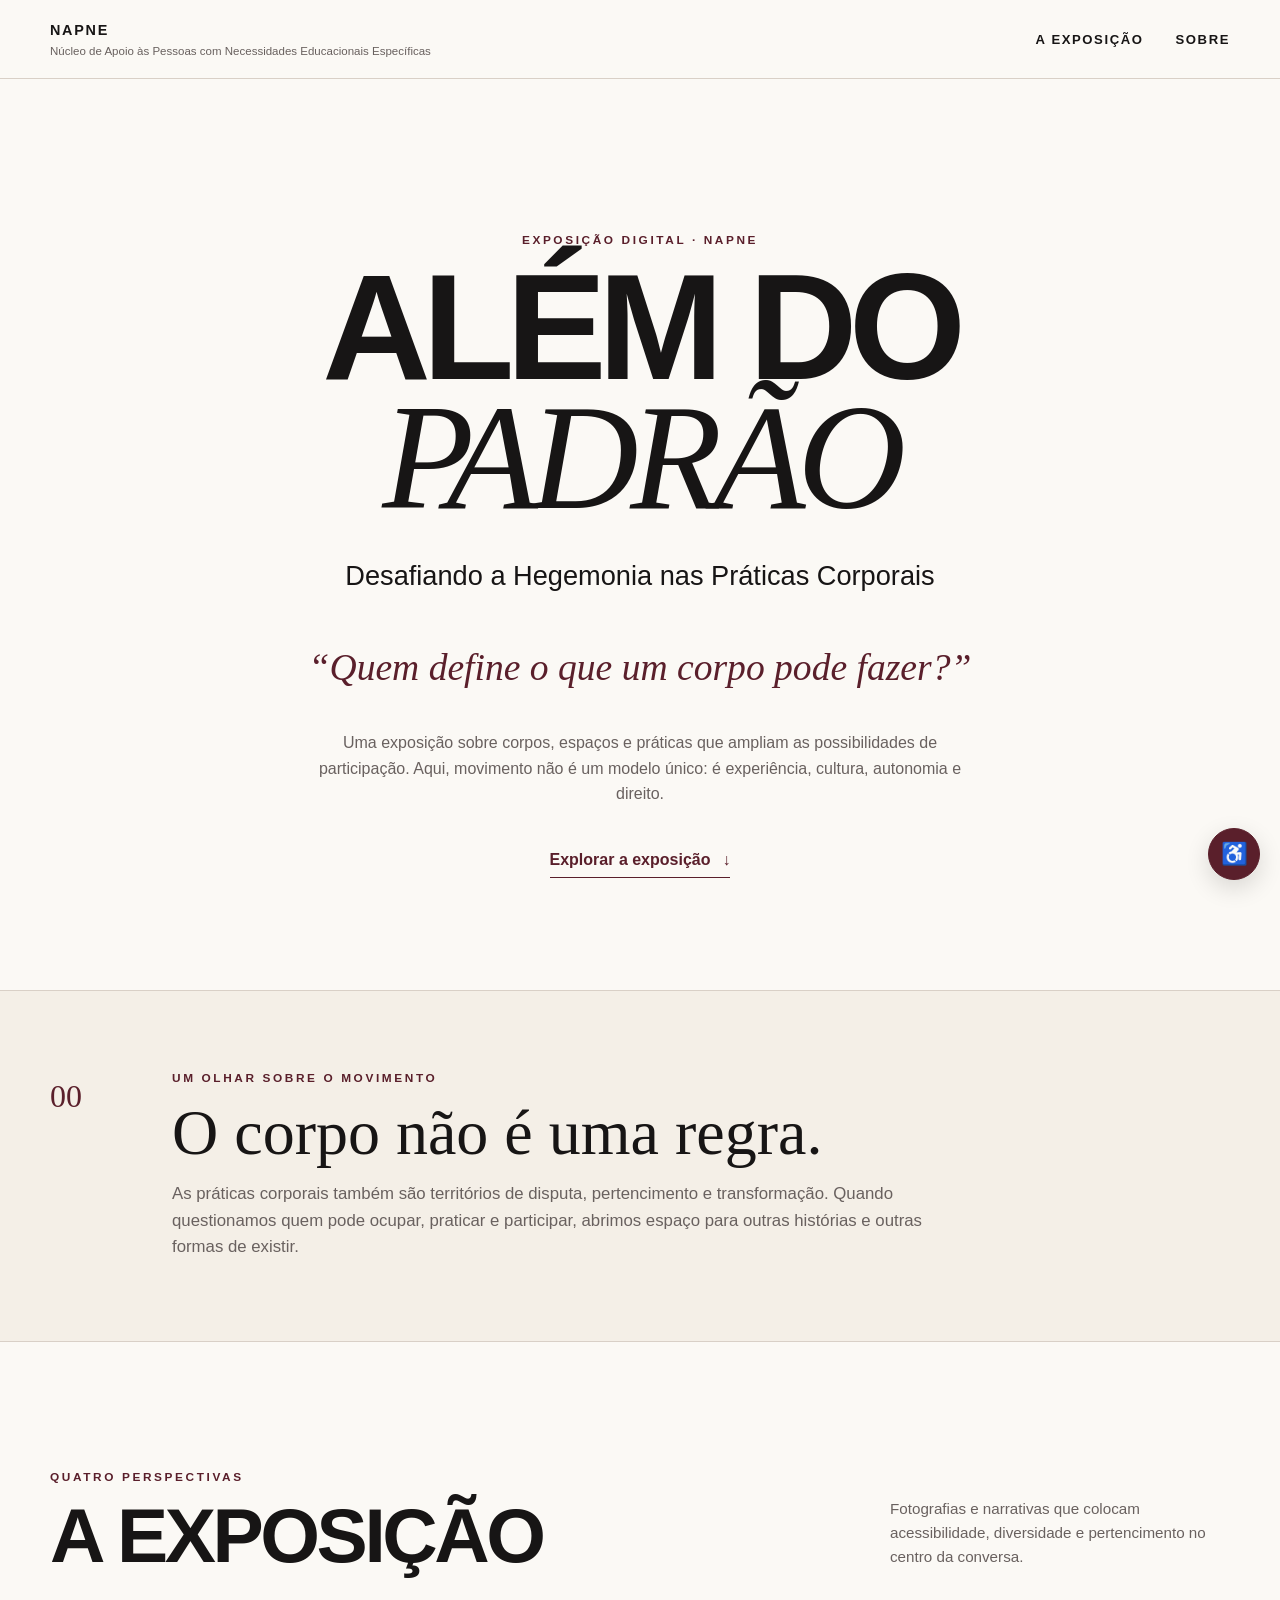
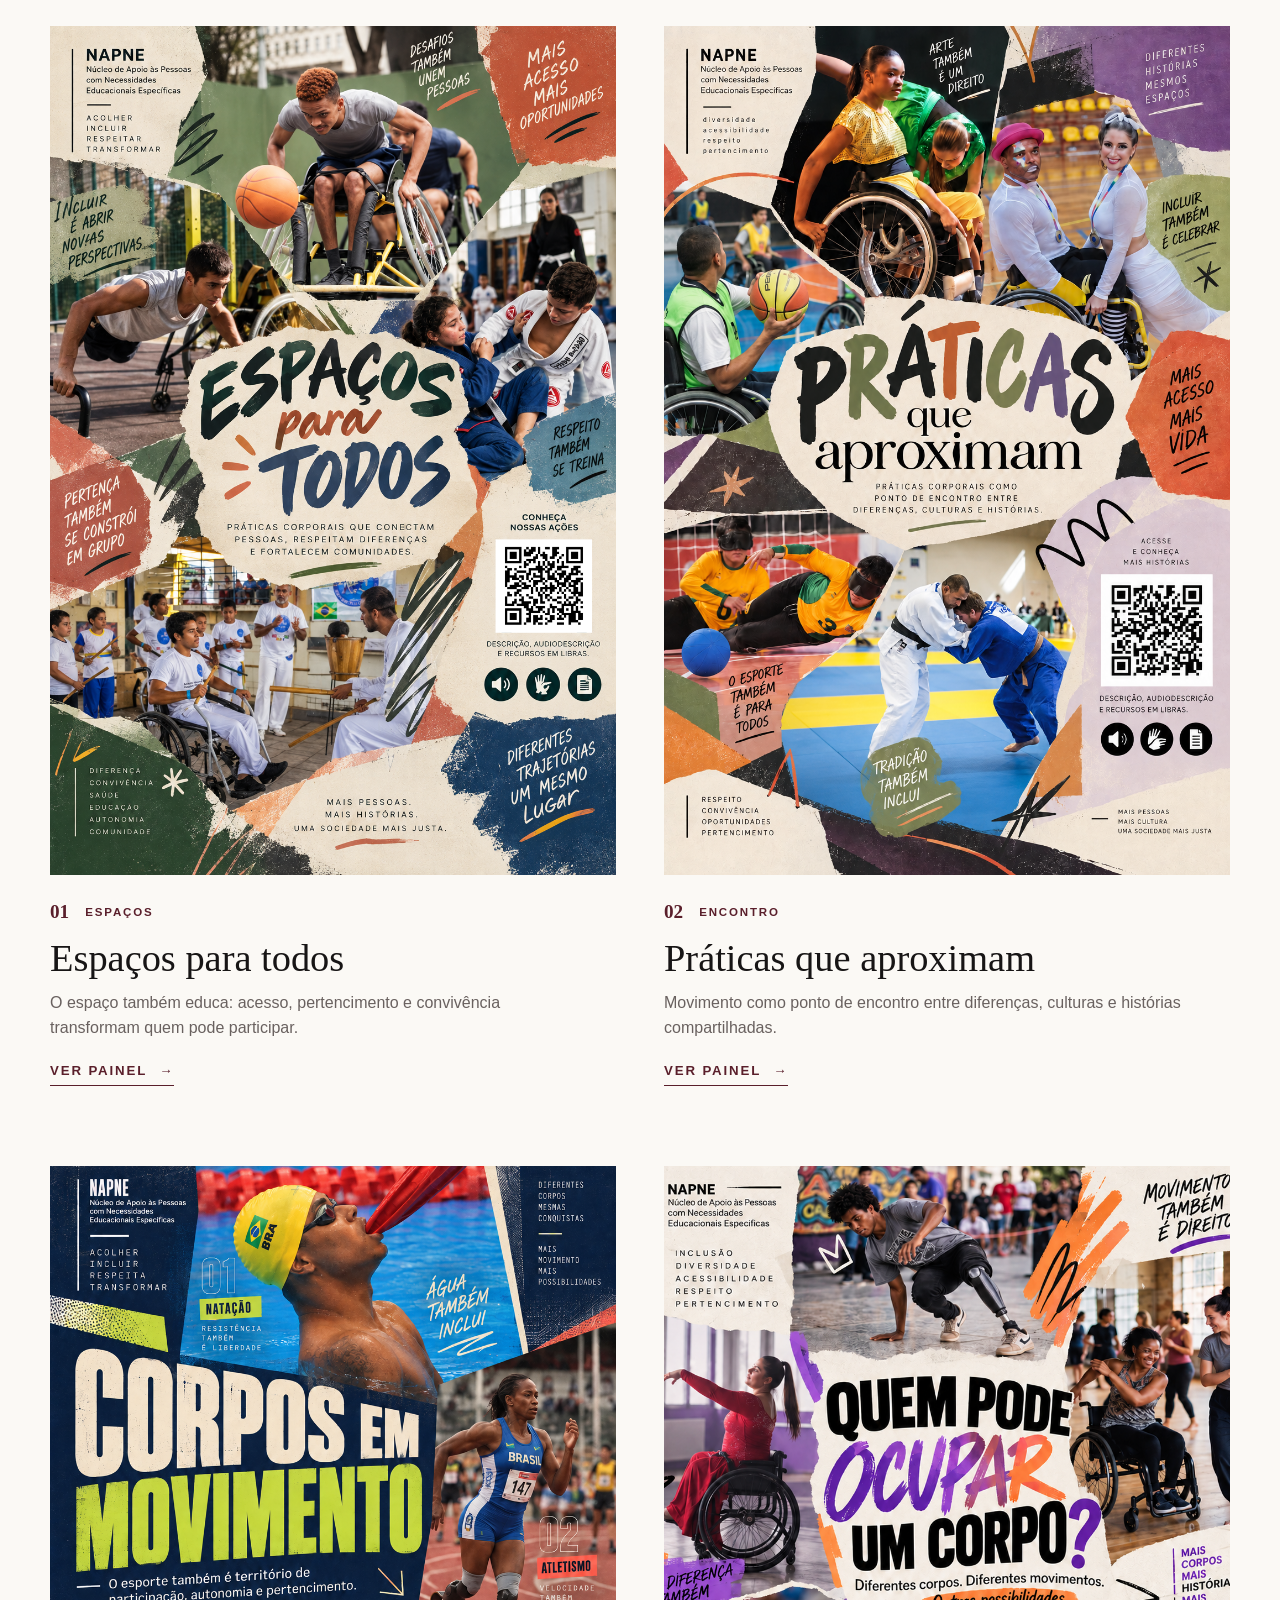
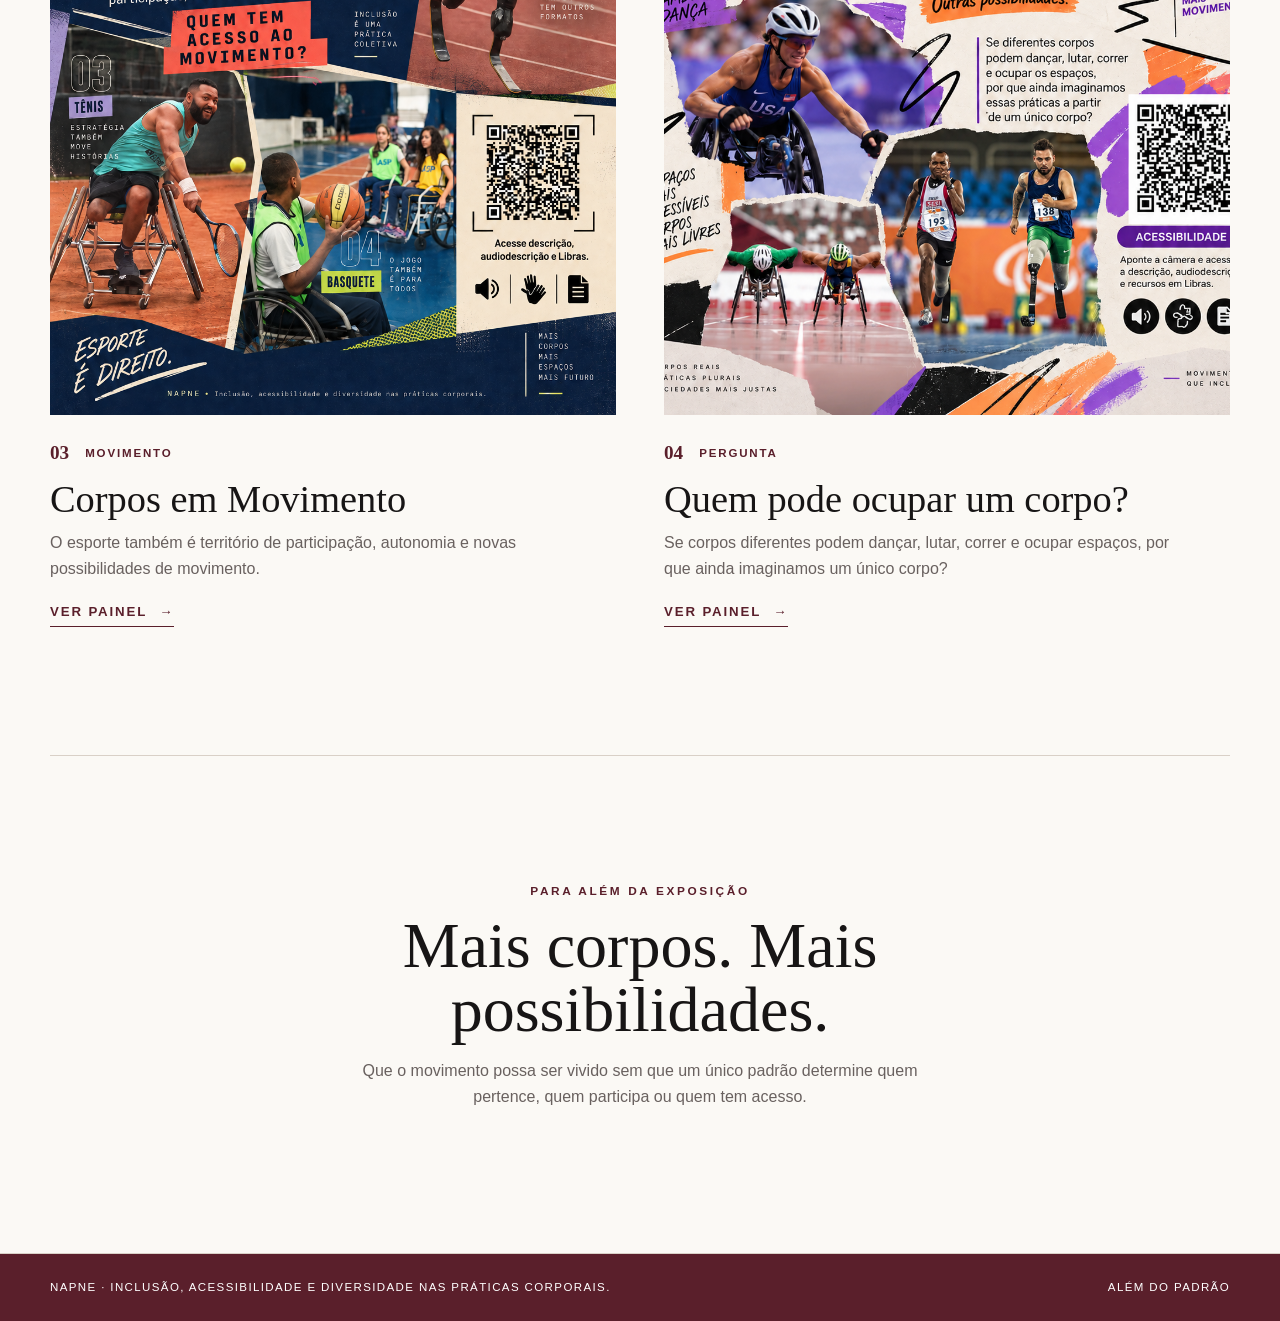
==== commit 1108a51d: "Add files via upload" ====
--- a/index.html
+++ b/index.html
@@ -96,17 +96,6 @@
       </div>
     </section>
 
-    <section class="trajectory-teaser section-shell" aria-labelledby="trajectory-title">
-      <div class="trajectory-teaser-inner">
-        <div>
-          <p class="eyebrow">Mural de trajetórias</p>
-          <h2 id="trajectory-title">Corpos, trajetórias e presenças</h2>
-          <p>Depois dos painéis da exposição, conheça histórias de atletas que desafiaram expectativas e construíram suas próprias trajetórias em diferentes modalidades esportivas. O mural reúne oito percursos e convida o público a olhar para além do resultado: para as experiências, escolhas, conquistas e presenças que também fazem parte da cultura corporal.</p>
-        </div>
-        <a class="trajectory-button" href="mural-trajetorias.html">Conhecer as trajetórias <span aria-hidden="true">→</span></a>
-      </div>
-    </section>
-
     <section class="closing section-shell" aria-labelledby="closing-title">
       <p class="eyebrow">Para além da exposição</p>
       <h2 id="closing-title">Mais corpos. Mais possibilidades.</h2>
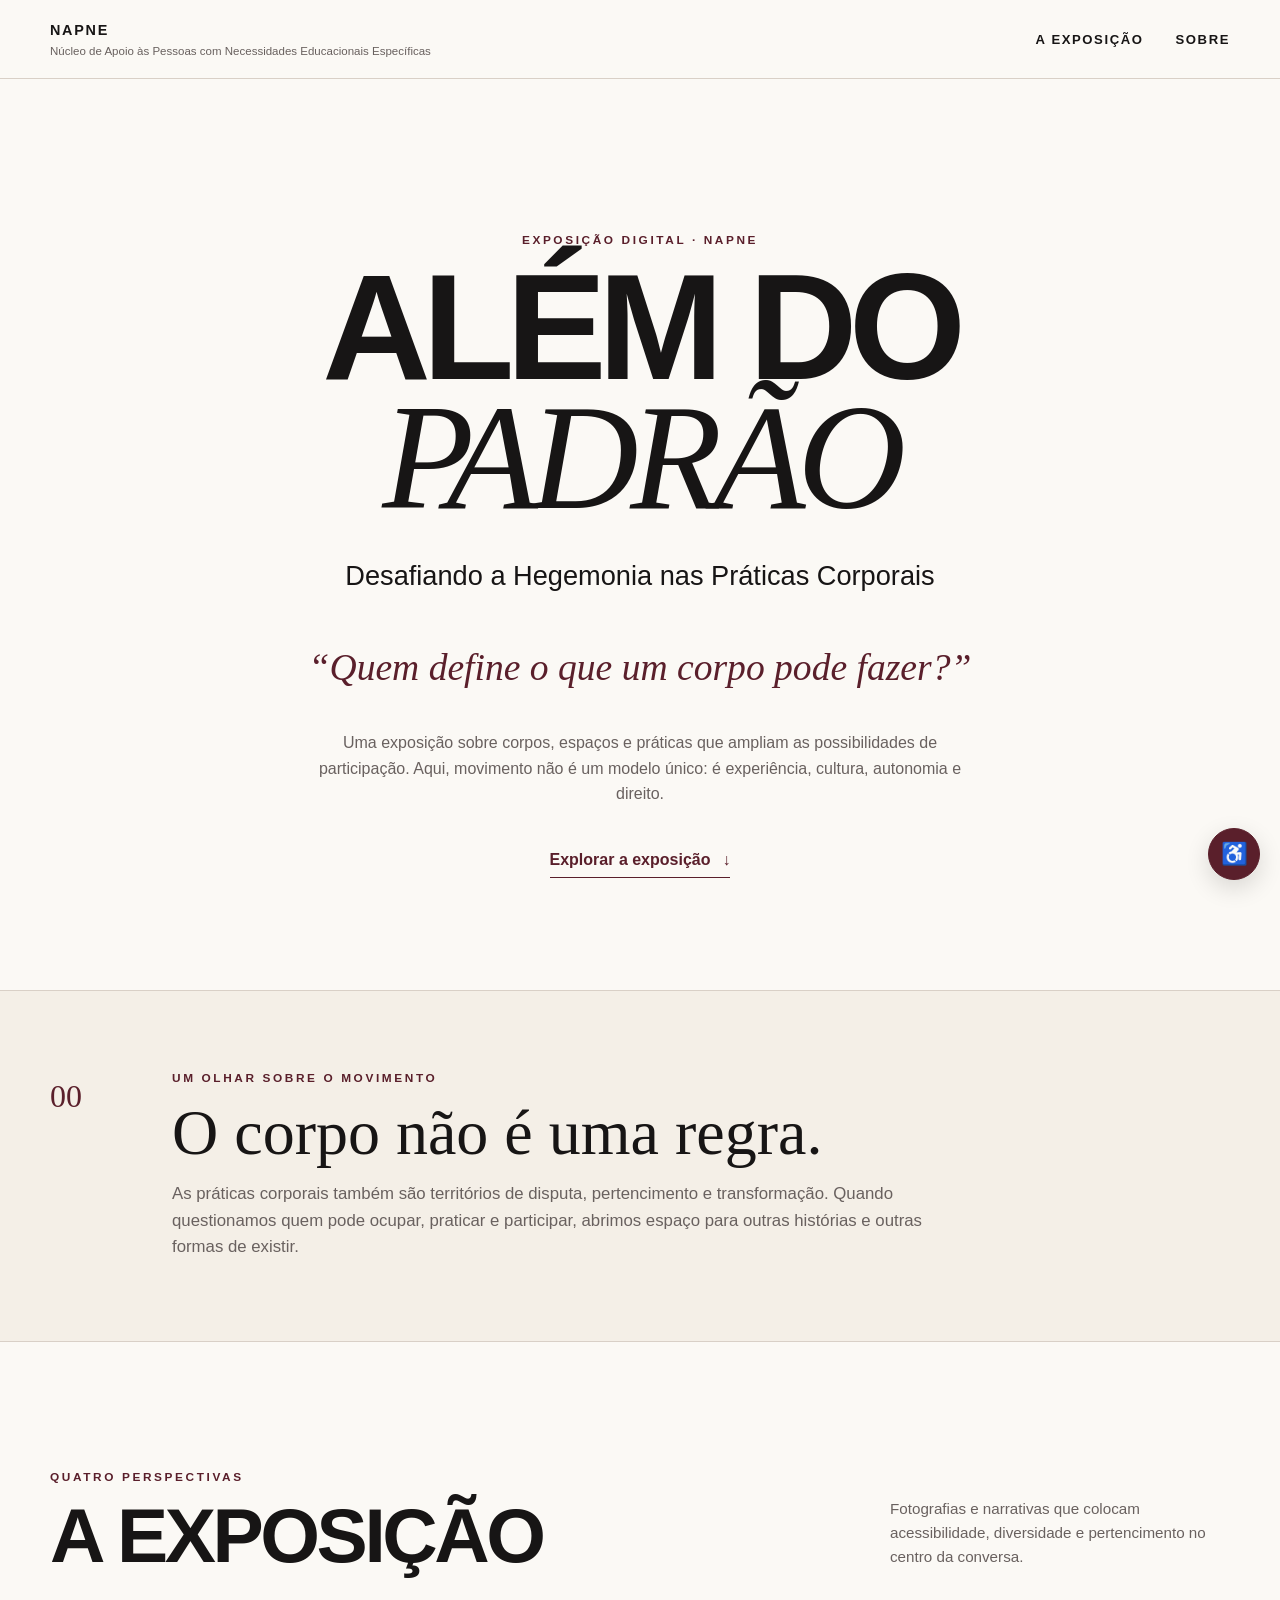
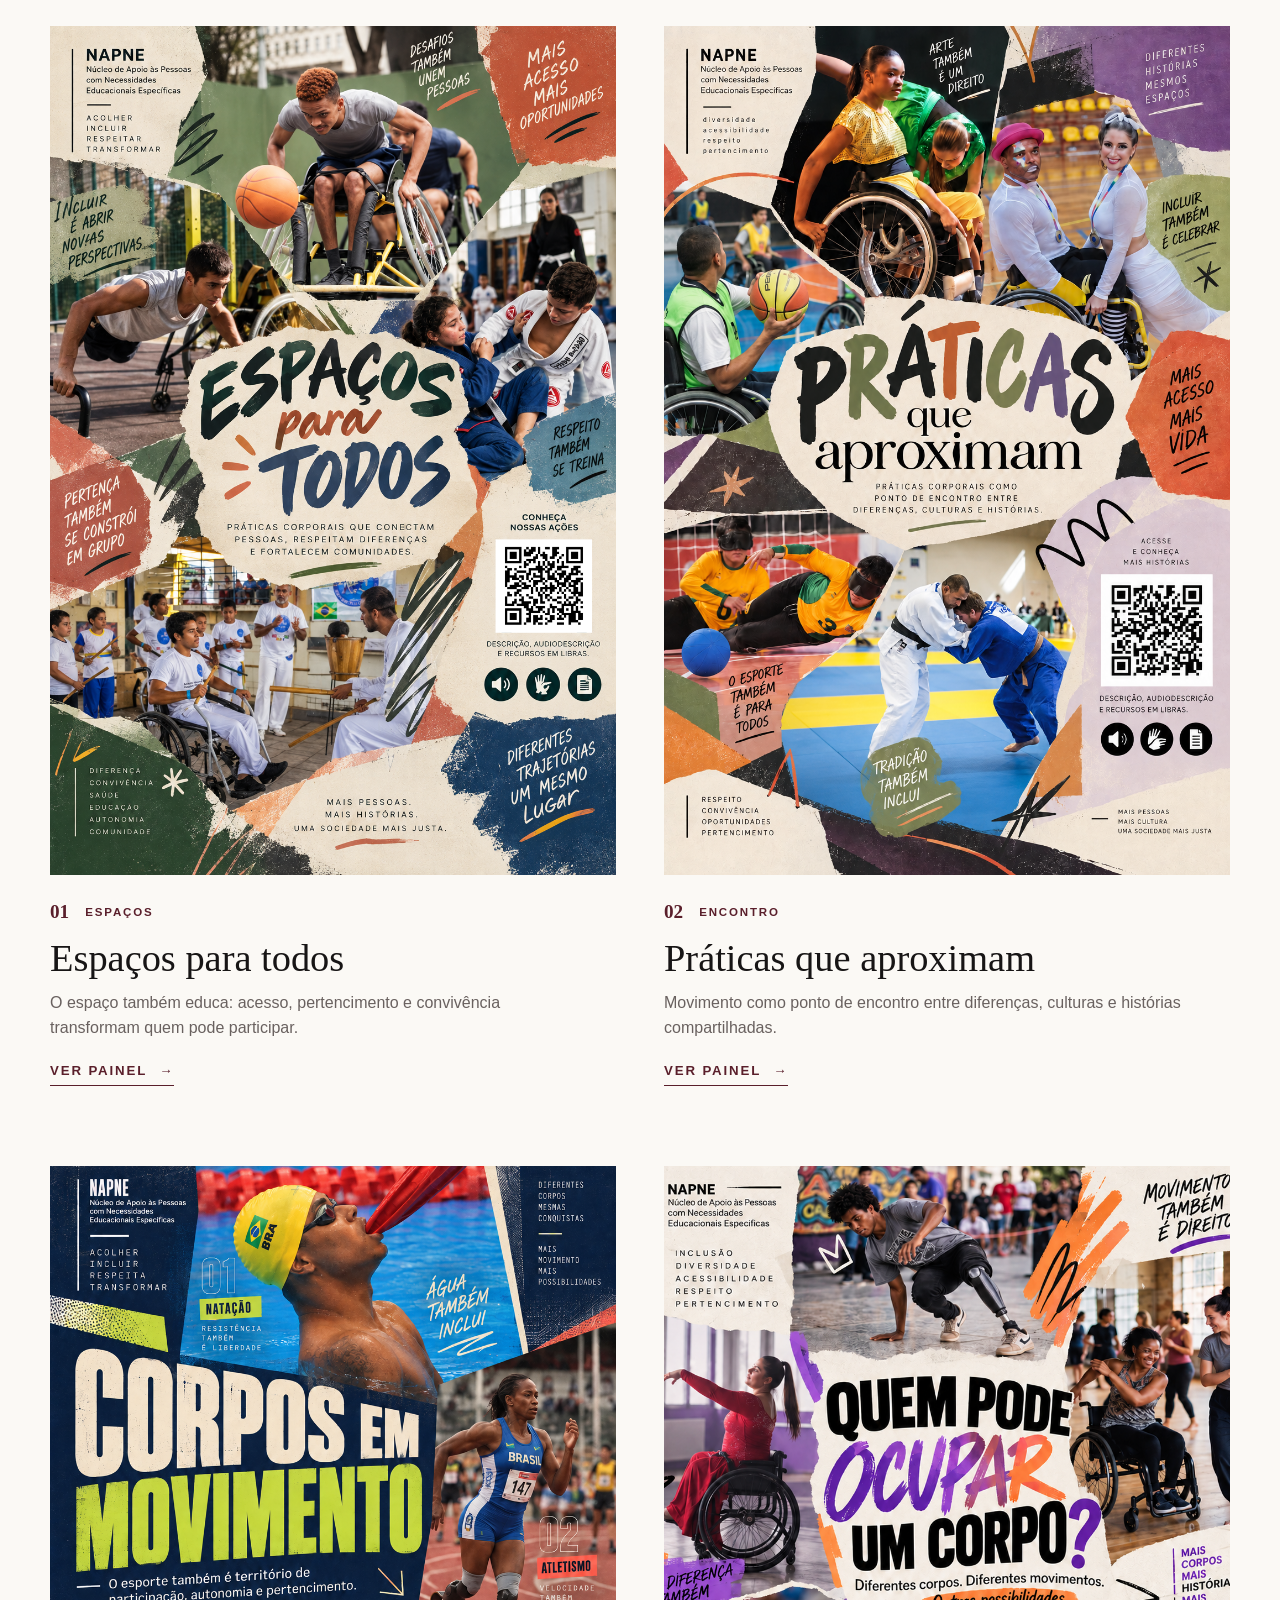
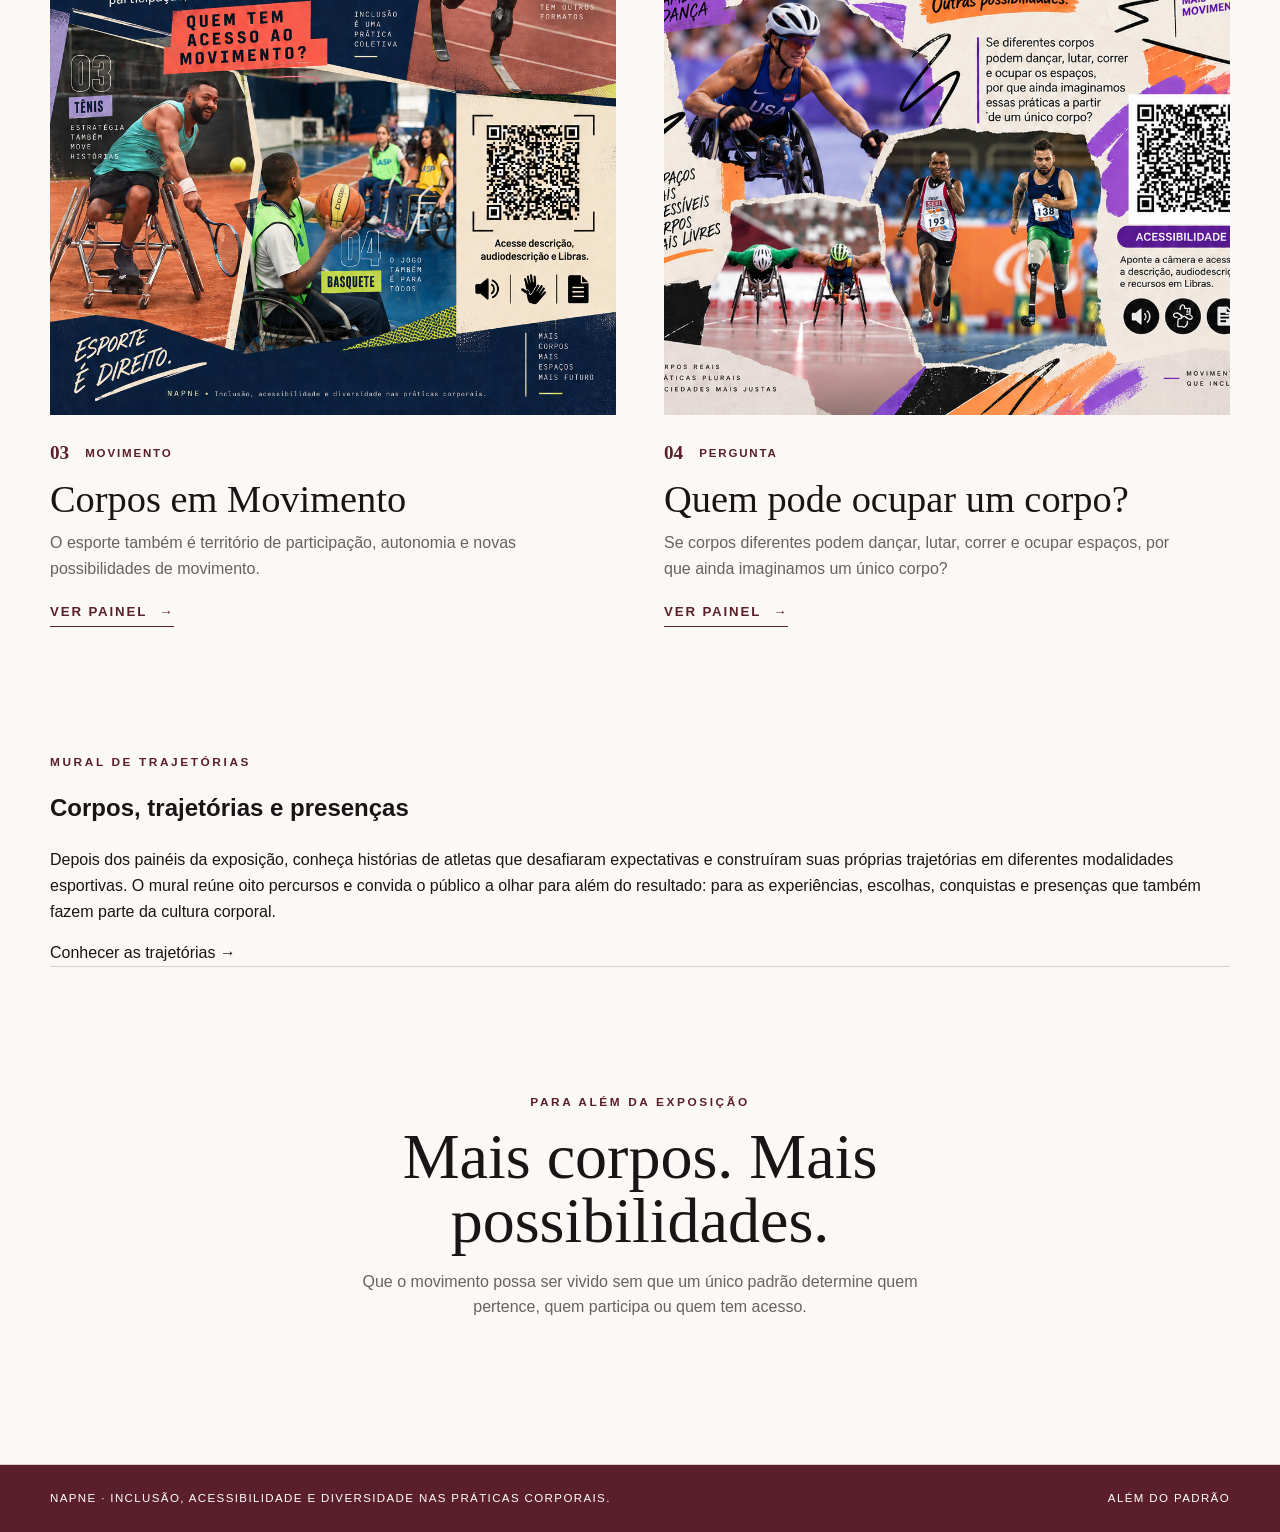
==== commit e82518e1: "Add files via upload" ====
--- a/index.html
+++ b/index.html
@@ -96,6 +96,17 @@
       </div>
     </section>
 
+    <section class="trajectory-teaser section-shell" aria-labelledby="trajectory-title">
+      <div class="trajectory-teaser-inner">
+        <div>
+          <p class="eyebrow">Mural de trajetórias</p>
+          <h2 id="trajectory-title">Corpos, trajetórias e presenças</h2>
+          <p>Depois dos painéis da exposição, conheça histórias de atletas que desafiaram expectativas e construíram suas próprias trajetórias em diferentes modalidades esportivas. O mural reúne oito percursos e convida o público a olhar para além do resultado: para as experiências, escolhas, conquistas e presenças que também fazem parte da cultura corporal.</p>
+        </div>
+        <a class="trajectory-button" href="mural-trajetorias.html">Conhecer as trajetórias <span aria-hidden="true">→</span></a>
+      </div>
+    </section>
+
     <section class="closing section-shell" aria-labelledby="closing-title">
       <p class="eyebrow">Para além da exposição</p>
       <h2 id="closing-title">Mais corpos. Mais possibilidades.</h2>
